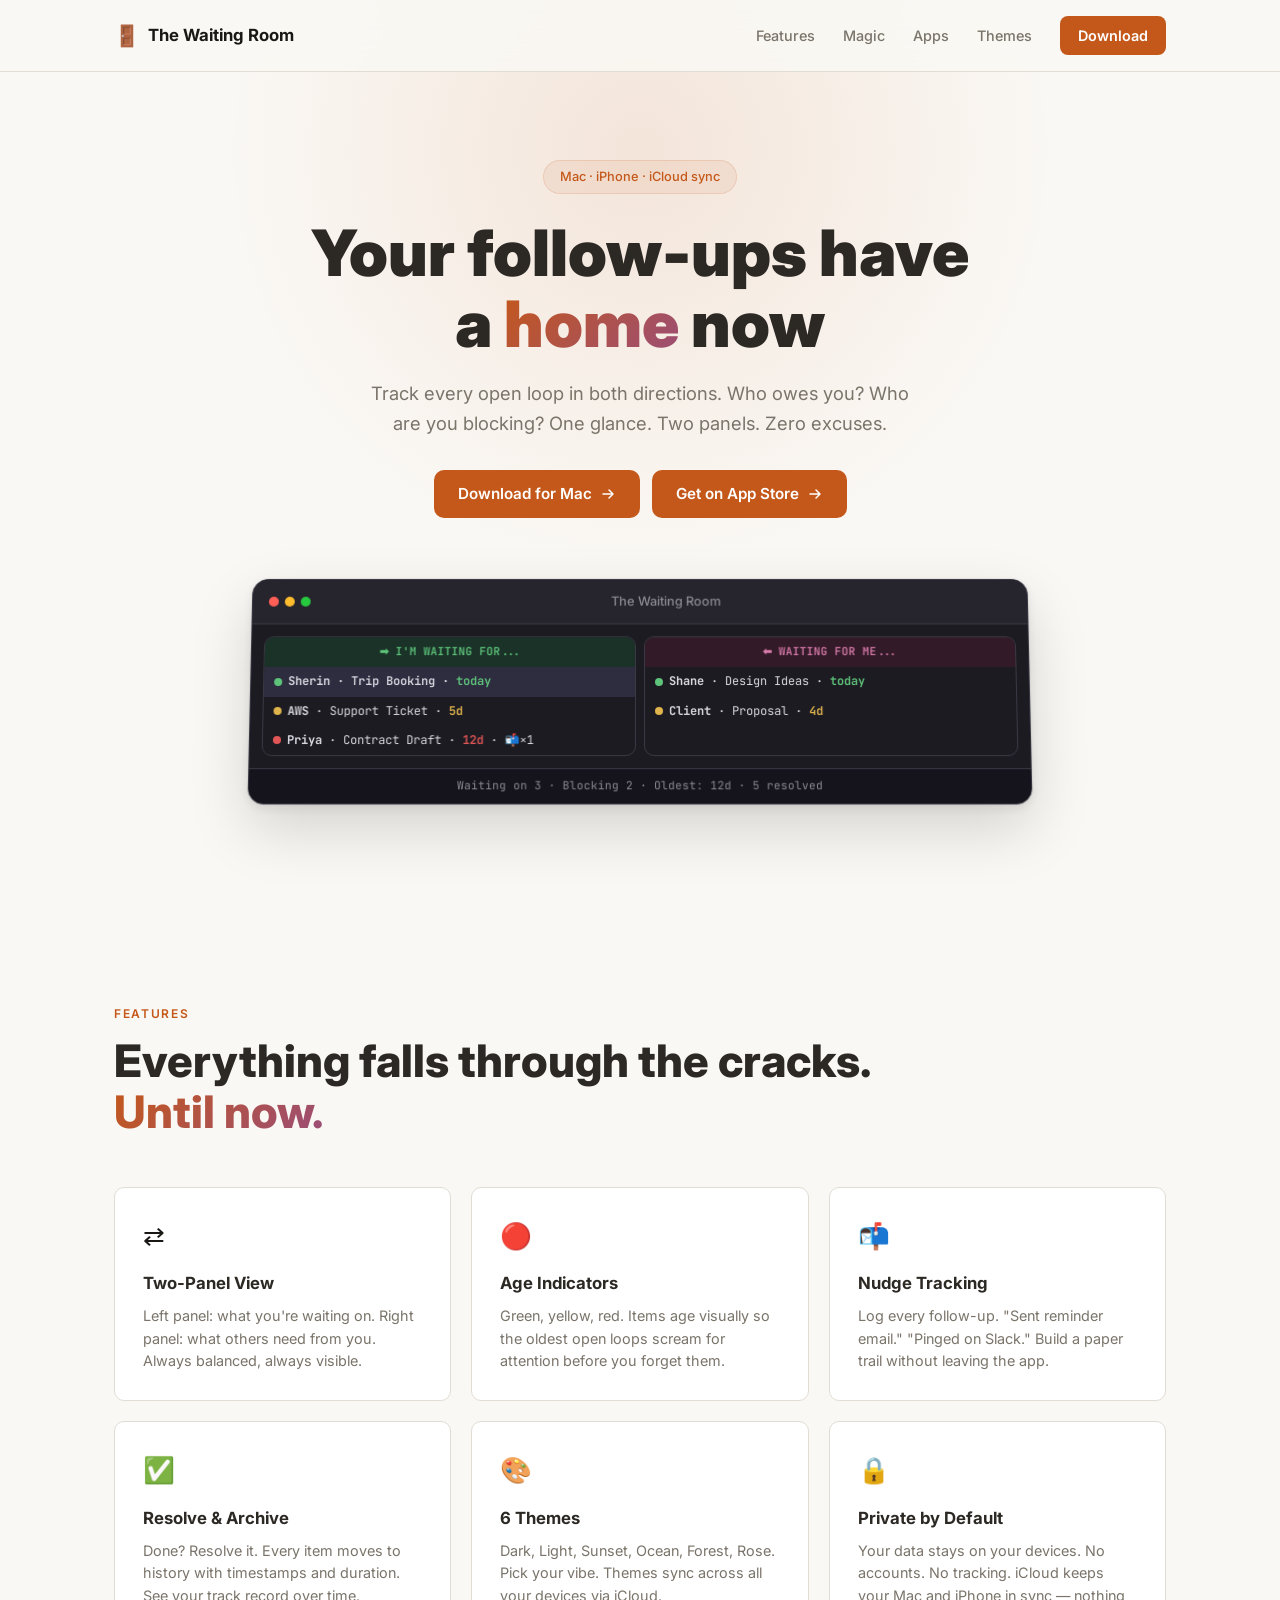
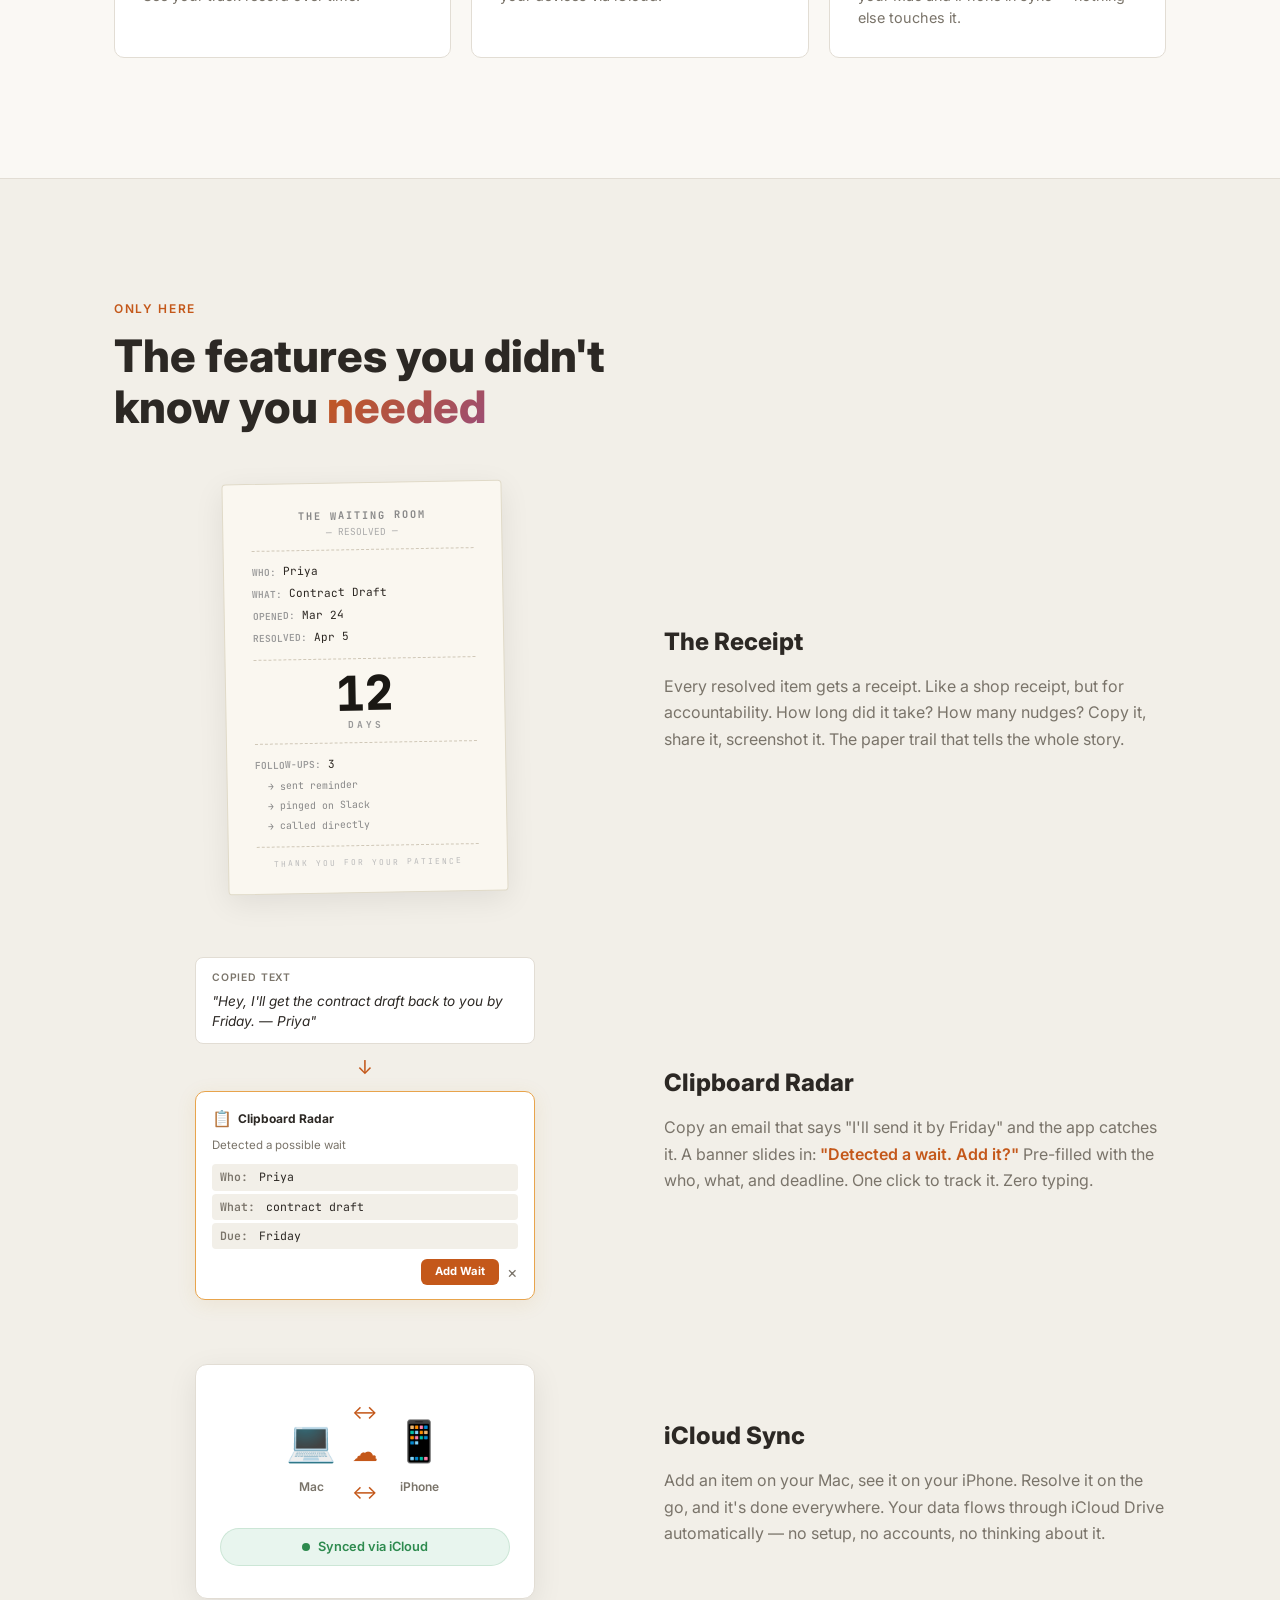
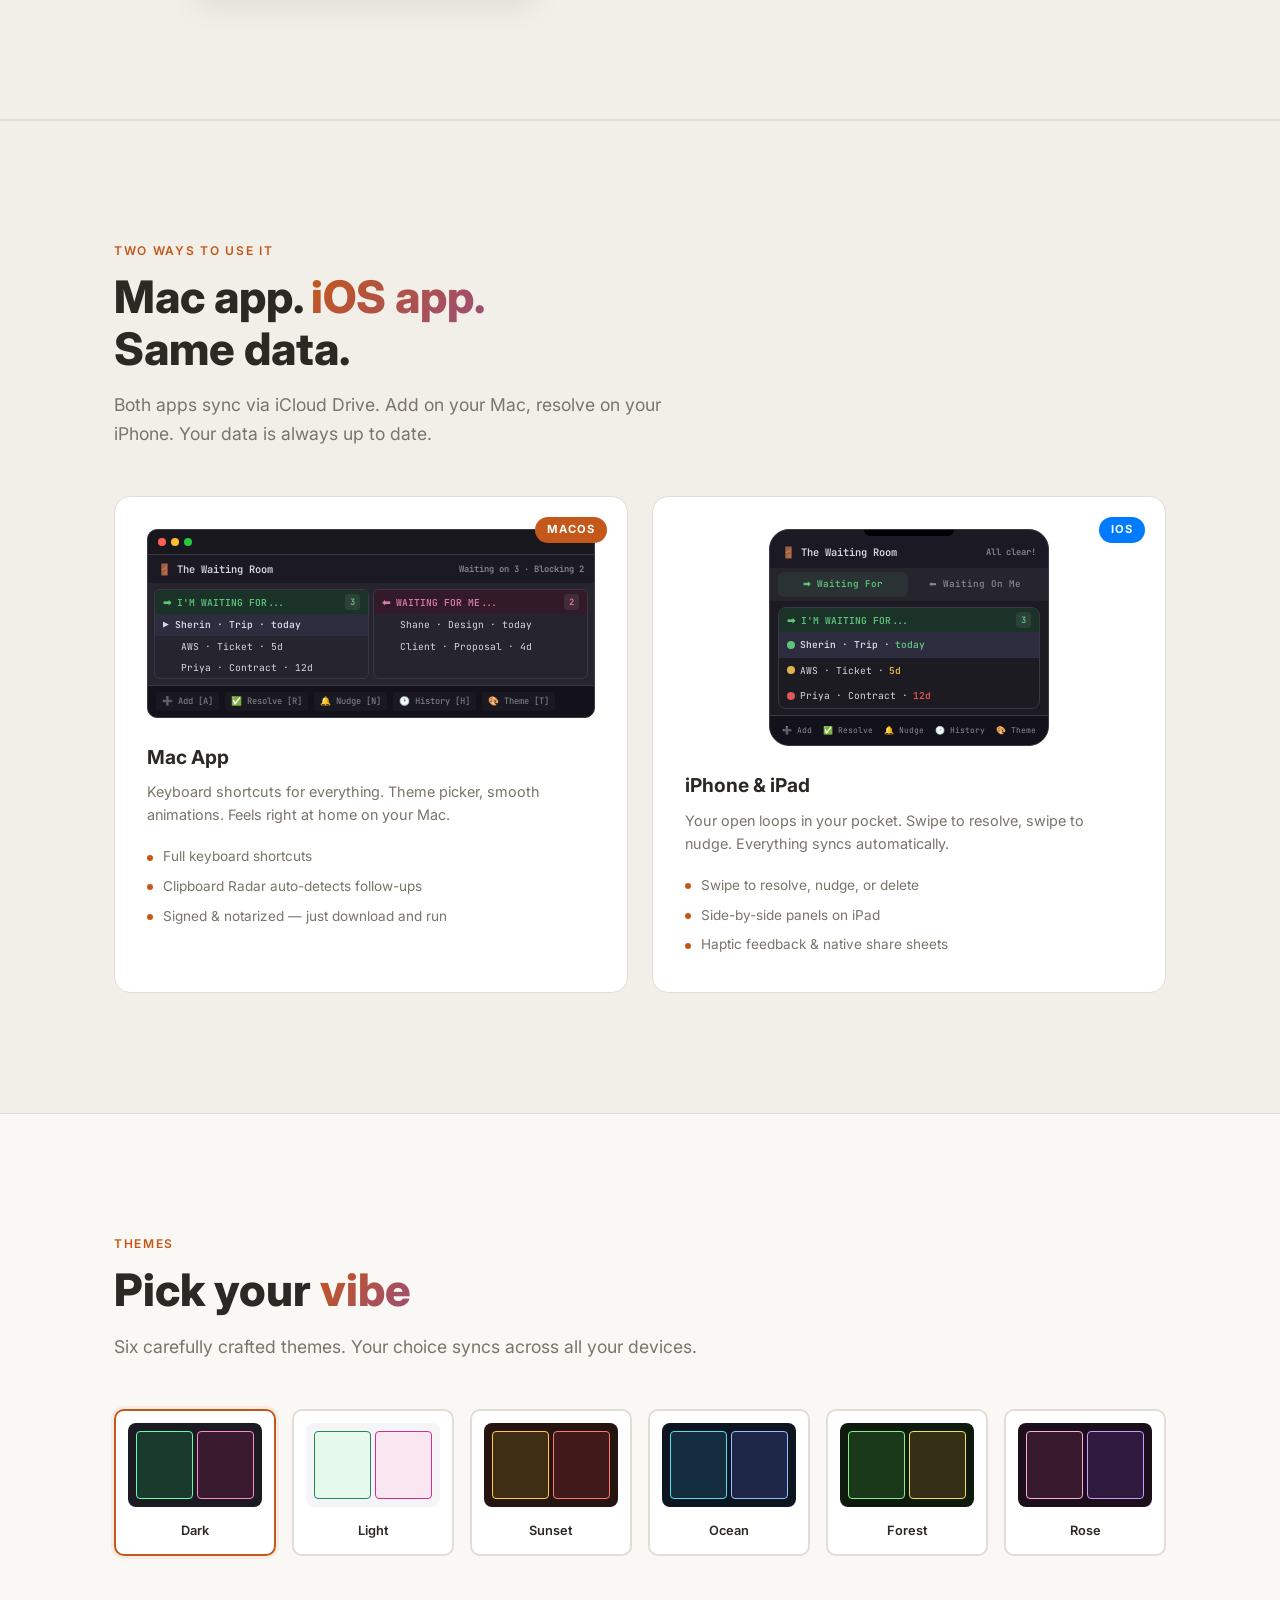
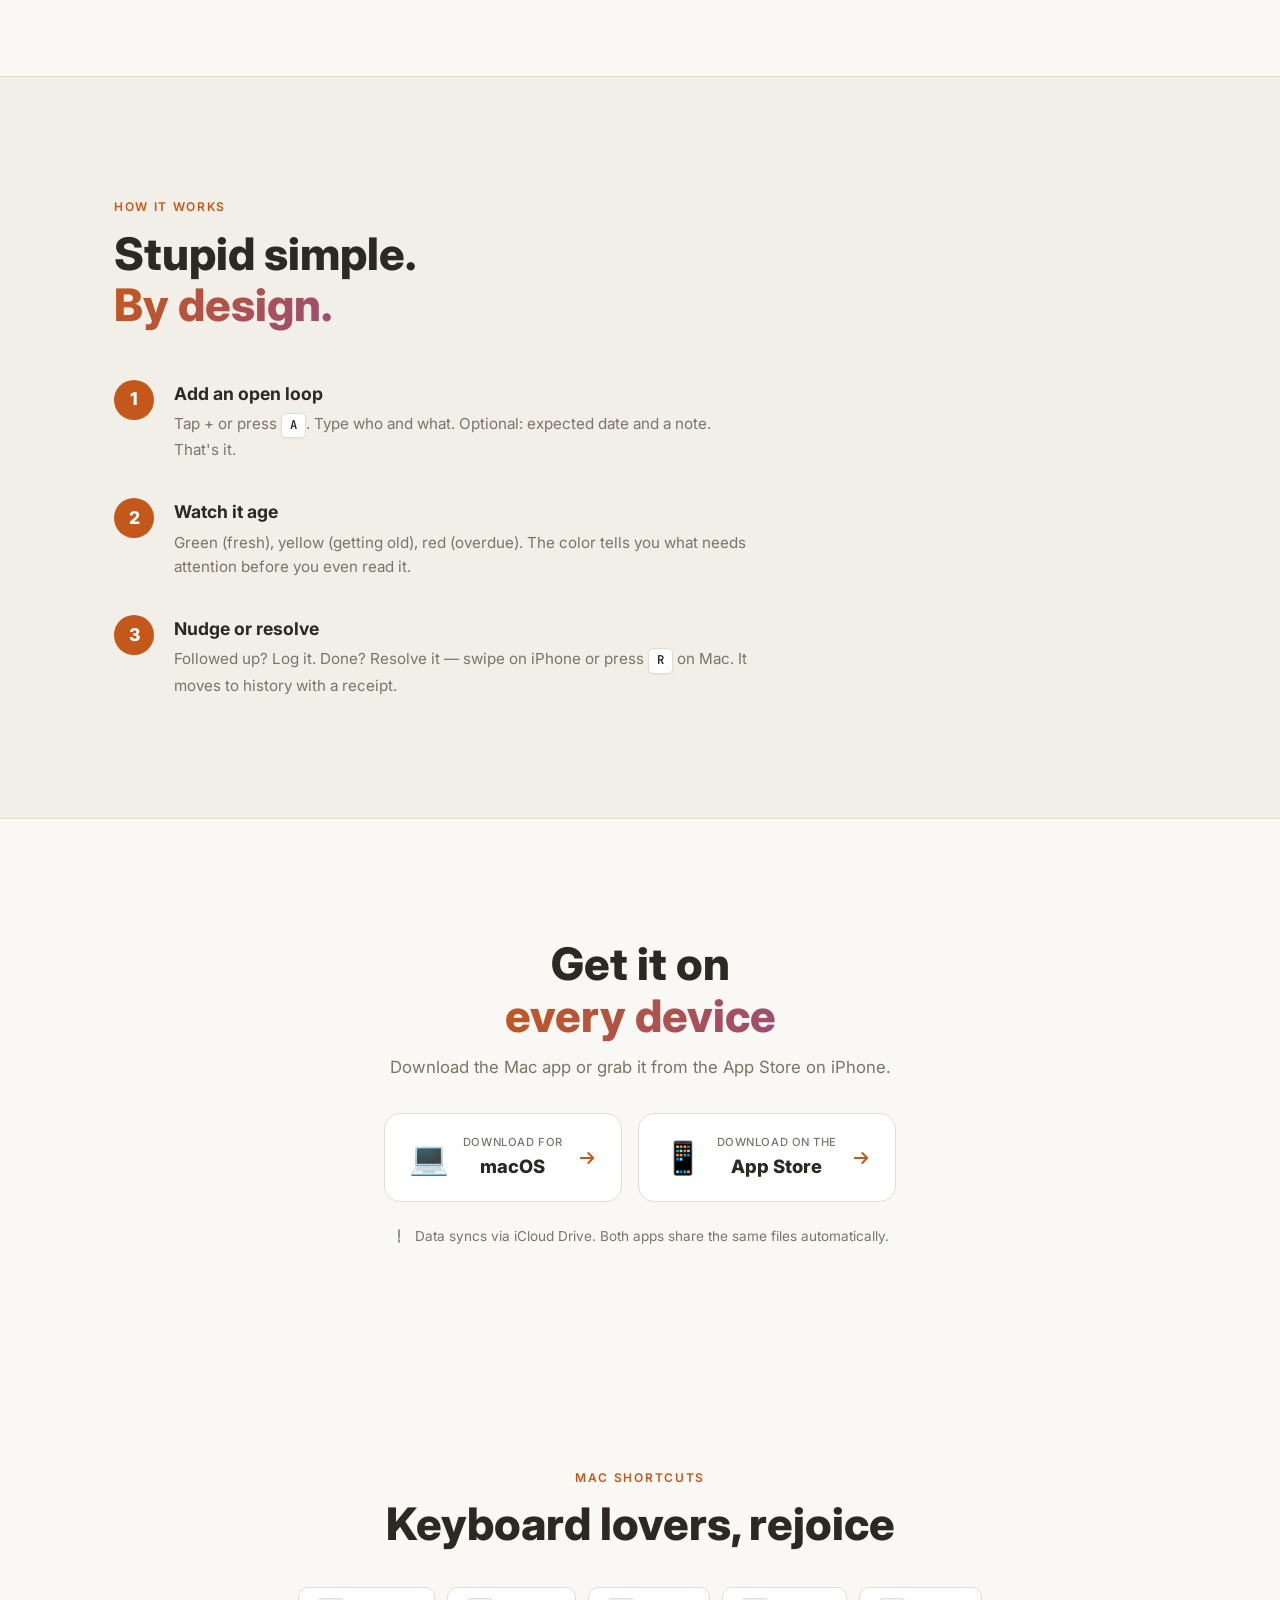
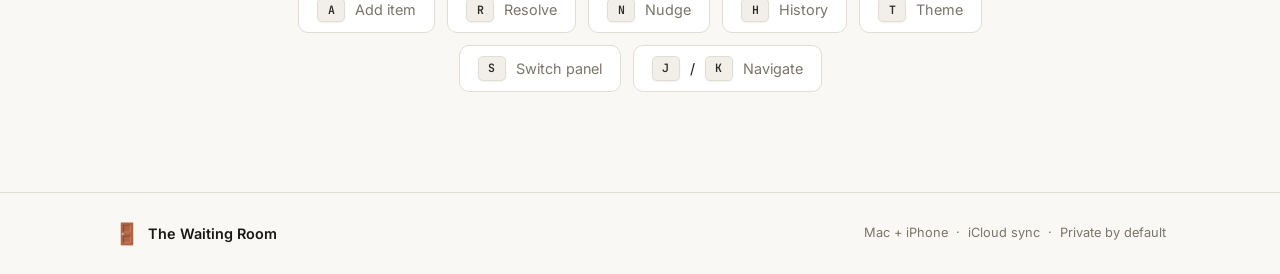
==== docs/index.html @ 44171a14 "Clean up website copy for marketing audience Remove technical jargon (SwiftUI, JSON, local-first, op" ====
<!DOCTYPE html>
<html lang="en">
<head>
  <meta charset="UTF-8">
  <meta name="viewport" content="width=device-width, initial-scale=1.0">
  <title>The Waiting Room — Track every open loop</title>
  <meta name="description" content="A beautiful dual-panel tracker for everything you're waiting on and everything waiting on you. Native macOS + iOS apps with iCloud sync.">
  <link rel="preconnect" href="https://fonts.googleapis.com">
  <link rel="preconnect" href="https://fonts.gstatic.com" crossorigin>
  <link href="https://fonts.googleapis.com/css2?family=Inter:wght@400;500;600;700;800;900&family=JetBrains+Mono:wght@400;500;600&display=swap" rel="stylesheet">
  <link rel="stylesheet" href="style.css">
</head>
<body>

  <!-- Nav -->
  <nav class="nav">
    <div class="nav-inner">
      <a href="#" class="nav-logo">
        <span class="nav-icon">&#128682;</span>
        <span>The Waiting Room</span>
      </a>
      <div class="nav-links">
        <a href="#features">Features</a>
        <a href="#killer">Magic</a>
        <a href="#apps">Apps</a>
        <a href="#themes">Themes</a>
        <a href="#get-started" class="nav-cta">Download</a>
      </div>
    </div>
  </nav>

  <!-- Hero -->
  <section class="hero">
    <div class="hero-glow"></div>
    <div class="hero-content">
      <div class="hero-badge">Mac &middot; iPhone &middot; iCloud sync</div>
      <h1>Your follow-ups have<br>a <span class="gradient-text">home</span> now</h1>
      <p class="hero-sub">
        Track every open loop in both directions. Who owes you? Who are you blocking?
        One glance. Two panels. Zero excuses.
      </p>
      <div class="hero-actions">
        <a href="https://github.com/rijo-george/waiting-room/releases/latest" class="btn btn-primary">
          <span>Download for Mac</span>
          <svg width="16" height="16" viewBox="0 0 16 16" fill="none"><path d="M3 8h10m0 0L9 4m4 4L9 12" stroke="currentColor" stroke-width="1.5" stroke-linecap="round" stroke-linejoin="round"/></svg>
        </a>
        <a href="https://apps.apple.com/app/the-waiting-room/id0000000000" class="btn btn-primary">
          <span>Get on App Store</span>
          <svg width="16" height="16" viewBox="0 0 16 16" fill="none"><path d="M3 8h10m0 0L9 4m4 4L9 12" stroke="currentColor" stroke-width="1.5" stroke-linecap="round" stroke-linejoin="round"/></svg>
        </a>
      </div>

      <!-- Hero visual — interactive mockup -->
      <div class="hero-visual">
        <div class="mockup">
          <div class="mockup-bar">
            <div class="mockup-dots">
              <span class="dot dot-red"></span>
              <span class="dot dot-yellow"></span>
              <span class="dot dot-green"></span>
            </div>
            <span class="mockup-title">The Waiting Room</span>
          </div>
          <div class="mockup-body">
            <div class="mock-panel mock-left">
              <div class="mock-panel-header mock-left-header">&#10145; I'M WAITING FOR...</div>
              <div class="mock-item mock-selected">
                <span class="mock-dot mock-green"></span>
                <span><strong>Sherin</strong> &middot; Trip Booking &middot; <span class="mock-age mock-age-green">today</span></span>
              </div>
              <div class="mock-item">
                <span class="mock-dot mock-yellow"></span>
                <span><strong>AWS</strong> &middot; Support Ticket &middot; <span class="mock-age mock-age-yellow">5d</span></span>
              </div>
              <div class="mock-item">
                <span class="mock-dot mock-red"></span>
                <span><strong>Priya</strong> &middot; Contract Draft &middot; <span class="mock-age mock-age-red">12d</span> &middot; &#128236;&times;1</span>
              </div>
            </div>
            <div class="mock-panel mock-right">
              <div class="mock-panel-header mock-right-header">&#11013; WAITING FOR ME...</div>
              <div class="mock-item">
                <span class="mock-dot mock-green"></span>
                <span><strong>Shane</strong> &middot; Design Ideas &middot; <span class="mock-age mock-age-green">today</span></span>
              </div>
              <div class="mock-item">
                <span class="mock-dot mock-yellow"></span>
                <span><strong>Client</strong> &middot; Proposal &middot; <span class="mock-age mock-age-yellow">4d</span></span>
              </div>
            </div>
          </div>
          <div class="mockup-status">
            Waiting on 3 &middot; Blocking 2 &middot; Oldest: 12d &middot; 5 resolved
          </div>
        </div>
      </div>
    </div>
  </section>

  <!-- Features -->
  <section class="features" id="features">
    <div class="section-inner">
      <div class="section-label">Features</div>
      <h2>Everything falls through the cracks.<br><span class="gradient-text">Until now.</span></h2>
      <div class="features-grid">
        <div class="feature-card">
          <div class="feature-icon">&#8644;</div>
          <h3>Two-Panel View</h3>
          <p>Left panel: what you're waiting on. Right panel: what others need from you. Always balanced, always visible.</p>
        </div>
        <div class="feature-card">
          <div class="feature-icon">&#128308;</div>
          <h3>Age Indicators</h3>
          <p>Green, yellow, red. Items age visually so the oldest open loops scream for attention before you forget them.</p>
        </div>
        <div class="feature-card">
          <div class="feature-icon">&#128236;</div>
          <h3>Nudge Tracking</h3>
          <p>Log every follow-up. "Sent reminder email." "Pinged on Slack." Build a paper trail without leaving the app.</p>
        </div>
        <div class="feature-card">
          <div class="feature-icon">&#9989;</div>
          <h3>Resolve & Archive</h3>
          <p>Done? Resolve it. Every item moves to history with timestamps and duration. See your track record over time.</p>
        </div>
        <div class="feature-card">
          <div class="feature-icon">&#127912;</div>
          <h3>6 Themes</h3>
          <p>Dark, Light, Sunset, Ocean, Forest, Rose. Pick your vibe. Themes sync across all your devices via iCloud.</p>
        </div>
        <div class="feature-card">
          <div class="feature-icon">&#128274;</div>
          <h3>Private by Default</h3>
          <p>Your data stays on your devices. No accounts. No tracking. iCloud keeps your Mac and iPhone in sync — nothing else touches it.</p>
        </div>
      </div>
    </div>
  </section>

  <!-- Killer Features -->
  <section class="killer" id="killer">
    <div class="section-inner">
      <div class="section-label">Only here</div>
      <h2>The features you didn't<br>know you <span class="gradient-text">needed</span></h2>

      <div class="killer-grid">
        <!-- The Receipt -->
        <div class="killer-card">
          <div class="killer-visual">
            <div class="receipt-mock">
              <div class="receipt-line receipt-header">THE WAITING ROOM</div>
              <div class="receipt-line receipt-sub">&mdash; RESOLVED &mdash;</div>
              <div class="receipt-divider"></div>
              <div class="receipt-row"><span class="receipt-label">WHO:</span> Priya</div>
              <div class="receipt-row"><span class="receipt-label">WHAT:</span> Contract Draft</div>
              <div class="receipt-row"><span class="receipt-label">OPENED:</span> Mar 24</div>
              <div class="receipt-row"><span class="receipt-label">RESOLVED:</span> Apr 5</div>
              <div class="receipt-divider"></div>
              <div class="receipt-big">12</div>
              <div class="receipt-big-label">DAYS</div>
              <div class="receipt-divider"></div>
              <div class="receipt-row"><span class="receipt-label">FOLLOW-UPS:</span> 3</div>
              <div class="receipt-row receipt-nudge">&rarr; sent reminder</div>
              <div class="receipt-row receipt-nudge">&rarr; pinged on Slack</div>
              <div class="receipt-row receipt-nudge">&rarr; called directly</div>
              <div class="receipt-divider"></div>
              <div class="receipt-footer">THANK YOU FOR YOUR PATIENCE</div>
            </div>
          </div>
          <div class="killer-text">
            <h3>The Receipt</h3>
            <p>Every resolved item gets a receipt. Like a shop receipt, but for accountability. How long did it take? How many nudges? Copy it, share it, screenshot it. The paper trail that tells the whole story.</p>
          </div>
        </div>

        <!-- Clipboard Radar -->
        <div class="killer-card killer-card-reverse">
          <div class="killer-text">
            <h3>Clipboard Radar</h3>
            <p>Copy an email that says "I'll send it by Friday" and the app catches it. A banner slides in: <em>"Detected a wait. Add it?"</em> Pre-filled with the who, what, and deadline. One click to track it. Zero typing.</p>
          </div>
          <div class="killer-visual">
            <div class="radar-mock">
              <div class="radar-source">
                <div class="radar-source-label">Copied text</div>
                <div class="radar-source-text">"Hey, I'll get the contract draft back to you by Friday. &mdash; Priya"</div>
              </div>
              <div class="radar-arrow">&darr;</div>
              <div class="radar-banner">
                <div class="radar-banner-header">
                  <span class="radar-icon">&#128203;</span>
                  <span class="radar-title">Clipboard Radar</span>
                </div>
                <div class="radar-detected">Detected a possible wait</div>
                <div class="radar-fields">
                  <div class="radar-field"><span>Who:</span> Priya</div>
                  <div class="radar-field"><span>What:</span> contract draft</div>
                  <div class="radar-field"><span>Due:</span> Friday</div>
                </div>
                <div class="radar-actions">
                  <span class="radar-btn-add">Add Wait</span>
                  <span class="radar-btn-dismiss">&times;</span>
                </div>
              </div>
            </div>
          </div>
        </div>

        <!-- iCloud Sync -->
        <div class="killer-card">
          <div class="killer-visual">
            <div class="sync-mock">
              <div class="sync-devices">
                <div class="sync-device sync-mac">
                  <div class="sync-device-icon">&#128187;</div>
                  <div class="sync-device-label">Mac</div>
                </div>
                <div class="sync-arrows">
                  <span class="sync-arrow">&harr;</span>
                  <div class="sync-cloud">&#9729;</div>
                  <span class="sync-arrow">&harr;</span>
                </div>
                <div class="sync-device sync-phone">
                  <div class="sync-device-icon">&#128241;</div>
                  <div class="sync-device-label">iPhone</div>
                </div>
              </div>
              <div class="sync-status">
                <span class="sync-dot-live"></span>
                Synced via iCloud
              </div>
            </div>
          </div>
          <div class="killer-text">
            <h3>iCloud Sync</h3>
            <p>Add an item on your Mac, see it on your iPhone. Resolve it on the go, and it's done everywhere. Your data flows through iCloud Drive automatically — no setup, no accounts, no thinking about it.</p>
          </div>
        </div>
      </div>
    </div>
  </section>

  <!-- Apps -->
  <section class="apps" id="apps">
    <div class="section-inner">
      <div class="section-label">Two Ways to Use It</div>
      <h2>Mac app. <span class="gradient-text">iOS app.</span><br>Same data.</h2>
      <p class="section-sub">Both apps sync via iCloud Drive. Add on your Mac, resolve on your iPhone. Your data is always up to date.</p>

      <div class="apps-grid">
        <div class="app-card">
          <div class="app-badge">macOS</div>
          <div class="app-preview">
            <div class="app-mockup-mac">
              <div class="mac-titlebar">
                <span class="dot dot-red"></span>
                <span class="dot dot-yellow"></span>
                <span class="dot dot-green"></span>
              </div>
              <div class="mac-body">
                <div class="mac-row mac-header-row">
                  <span>&#128682; The Waiting Room</span>
                  <span class="mac-status">Waiting on 3 &middot; Blocking 2</span>
                </div>
                <div class="mac-panels">
                  <div class="mac-panel mac-panel-left">
                    <div class="mac-panel-title mac-left-title">&#10145; I'M WAITING FOR... <span class="mac-count">3</span></div>
                    <div class="mac-row-item mac-row-selected">&#9654; <span class="mock-dot mock-green"></span> Sherin &middot; Trip &middot; today</div>
                    <div class="mac-row-item">&nbsp;&nbsp;<span class="mock-dot mock-yellow"></span> AWS &middot; Ticket &middot; 5d</div>
                    <div class="mac-row-item">&nbsp;&nbsp;<span class="mock-dot mock-red"></span> Priya &middot; Contract &middot; 12d</div>
                  </div>
                  <div class="mac-panel mac-panel-right">
                    <div class="mac-panel-title mac-right-title">&#11013; WAITING FOR ME... <span class="mac-count">2</span></div>
                    <div class="mac-row-item">&nbsp;&nbsp;<span class="mock-dot mock-green"></span> Shane &middot; Design &middot; today</div>
                    <div class="mac-row-item">&nbsp;&nbsp;<span class="mock-dot mock-yellow"></span> Client &middot; Proposal &middot; 4d</div>
                  </div>
                </div>
                <div class="mac-toolbar">
                  <span class="mac-tool-btn">&#10133; Add [A]</span>
                  <span class="mac-tool-btn">&#9989; Resolve [R]</span>
                  <span class="mac-tool-btn">&#128276; Nudge [N]</span>
                  <span class="mac-tool-btn">&#128337; History [H]</span>
                  <span class="mac-tool-btn">&#127912; Theme [T]</span>
                </div>
              </div>
            </div>
          </div>
          <h3>Mac App</h3>
          <p>Keyboard shortcuts for everything. Theme picker, smooth animations. Feels right at home on your Mac.</p>
          <ul class="app-features">
            <li>Full keyboard shortcuts</li>
            <li>Clipboard Radar auto-detects follow-ups</li>
            <li>Signed &amp; notarized — just download and run</li>
          </ul>
        </div>

        <div class="app-card">
          <div class="app-badge app-badge-ios">iOS</div>
          <div class="app-preview">
            <div class="ios-mockup">
              <div class="ios-notch"></div>
              <div class="ios-body">
                <div class="ios-header">
                  <span>&#128682; The Waiting Room</span>
                  <span class="ios-status-text">All clear!</span>
                </div>
                <div class="ios-tabs">
                  <span class="ios-tab ios-tab-active">&#10145; Waiting For</span>
                  <span class="ios-tab">&#11013; Waiting On Me</span>
                </div>
                <div class="ios-panel">
                  <div class="ios-panel-title ios-left-title">&#10145; I'M WAITING FOR... <span class="mac-count">3</span></div>
                  <div class="ios-row ios-row-selected">
                    <span class="mock-dot mock-green"></span> Sherin &middot; Trip &middot; <span class="mock-age mock-age-green">today</span>
                  </div>
                  <div class="ios-row">
                    <span class="mock-dot mock-yellow"></span> AWS &middot; Ticket &middot; <span class="mock-age mock-age-yellow">5d</span>
                  </div>
                  <div class="ios-row">
                    <span class="mock-dot mock-red"></span> Priya &middot; Contract &middot; <span class="mock-age mock-age-red">12d</span>
                  </div>
                </div>
                <div class="ios-toolbar">
                  <span class="ios-tool-btn">&#10133; Add</span>
                  <span class="ios-tool-btn">&#9989; Resolve</span>
                  <span class="ios-tool-btn">&#128276; Nudge</span>
                  <span class="ios-tool-btn">&#128337; History</span>
                  <span class="ios-tool-btn">&#127912; Theme</span>
                </div>
              </div>
            </div>
          </div>
          <h3>iPhone &amp; iPad</h3>
          <p>Your open loops in your pocket. Swipe to resolve, swipe to nudge. Everything syncs automatically.</p>
          <ul class="app-features">
            <li>Swipe to resolve, nudge, or delete</li>
            <li>Side-by-side panels on iPad</li>
            <li>Haptic feedback &amp; native share sheets</li>
          </ul>
        </div>
      </div>
    </div>
  </section>

  <!-- Themes -->
  <section class="themes" id="themes">
    <div class="section-inner">
      <div class="section-label">Themes</div>
      <h2>Pick your <span class="gradient-text">vibe</span></h2>
      <p class="section-sub">Six carefully crafted themes. Your choice syncs across all your devices.</p>

      <div class="themes-grid">
        <div class="theme-card theme-dark active" data-theme="dark">
          <div class="theme-preview">
            <div class="tp-left" style="background:#1a3a2e;border-color:#66ffaa"></div>
            <div class="tp-right" style="background:#3a1a2e;border-color:#ff88cc"></div>
          </div>
          <span class="theme-name">Dark</span>
        </div>
        <div class="theme-card theme-light" data-theme="light">
          <div class="theme-preview" style="background:#f5f5f8">
            <div class="tp-left" style="background:#e6f9ed;border-color:#228855"></div>
            <div class="tp-right" style="background:#f9e6f0;border-color:#cc3388"></div>
          </div>
          <span class="theme-name">Light</span>
        </div>
        <div class="theme-card theme-sunset" data-theme="sunset">
          <div class="theme-preview" style="background:#261410">
            <div class="tp-left" style="background:#402e14;border-color:#ffcc44"></div>
            <div class="tp-right" style="background:#401a1a;border-color:#ff7777"></div>
          </div>
          <span class="theme-name">Sunset</span>
        </div>
        <div class="theme-card theme-ocean" data-theme="ocean">
          <div class="theme-preview" style="background:#0d1520">
            <div class="tp-left" style="background:#142e40;border-color:#55ddee"></div>
            <div class="tp-right" style="background:#1e2647;border-color:#99bbff"></div>
          </div>
          <span class="theme-name">Ocean</span>
        </div>
        <div class="theme-card theme-forest" data-theme="forest">
          <div class="theme-preview" style="background:#0f1a0f">
            <div class="tp-left" style="background:#1a381a;border-color:#88ee88"></div>
            <div class="tp-right" style="background:#332e14;border-color:#eedd66"></div>
          </div>
          <span class="theme-name">Forest</span>
        </div>
        <div class="theme-card theme-rose" data-theme="rose">
          <div class="theme-preview" style="background:#1a0f1a">
            <div class="tp-left" style="background:#381a2e;border-color:#ffaadd"></div>
            <div class="tp-right" style="background:#2e1a3e;border-color:#cc99ff"></div>
          </div>
          <span class="theme-name">Rose</span>
        </div>
      </div>
    </div>
  </section>

  <!-- How it works -->
  <section class="how" id="how">
    <div class="section-inner">
      <div class="section-label">How It Works</div>
      <h2>Stupid simple.<br><span class="gradient-text">By design.</span></h2>
      <div class="steps">
        <div class="step">
          <div class="step-num">1</div>
          <div class="step-content">
            <h3>Add an open loop</h3>
            <p>Tap + or press <kbd>A</kbd>. Type who and what. Optional: expected date and a note. That's it.</p>
          </div>
        </div>
        <div class="step">
          <div class="step-num">2</div>
          <div class="step-content">
            <h3>Watch it age</h3>
            <p>Green (fresh), yellow (getting old), red (overdue). The color tells you what needs attention before you even read it.</p>
          </div>
        </div>
        <div class="step">
          <div class="step-num">3</div>
          <div class="step-content">
            <h3>Nudge or resolve</h3>
            <p>Followed up? Log it. Done? Resolve it — swipe on iPhone or press <kbd>R</kbd> on Mac. It moves to history with a receipt.</p>
          </div>
        </div>
      </div>
    </div>
  </section>

  <!-- Get Started -->
  <section class="cta-section" id="get-started">
    <div class="section-inner">
      <div class="cta-card">
        <h2>Get it on<br><span class="gradient-text">every device</span></h2>
        <p>Download the Mac app or grab it from the App Store on iPhone.</p>

        <div class="download-buttons">
          <a href="https://github.com/rijo-george/waiting-room/releases/latest" class="download-card">
            <div class="download-icon">&#128187;</div>
            <div class="download-info">
              <div class="download-label">Download for</div>
              <div class="download-platform">macOS</div>
            </div>
            <svg class="download-arrow" width="20" height="20" viewBox="0 0 16 16" fill="none"><path d="M3 8h10m0 0L9 4m4 4L9 12" stroke="currentColor" stroke-width="1.5" stroke-linecap="round" stroke-linejoin="round"/></svg>
          </a>
          <a href="https://apps.apple.com/app/the-waiting-room/id0000000000" class="download-card">
            <div class="download-icon">&#128241;</div>
            <div class="download-info">
              <div class="download-label">Download on the</div>
              <div class="download-platform">App Store</div>
            </div>
            <svg class="download-arrow" width="20" height="20" viewBox="0 0 16 16" fill="none"><path d="M3 8h10m0 0L9 4m4 4L9 12" stroke="currentColor" stroke-width="1.5" stroke-linecap="round" stroke-linejoin="round"/></svg>
          </a>
        </div>

        <div class="data-note">
          <svg width="16" height="16" viewBox="0 0 16 16" fill="none"><path d="M8 1v8m0 2v2" stroke="currentColor" stroke-width="1.5" stroke-linecap="round"/></svg>
          <span>Data syncs via iCloud Drive. Both apps share the same files automatically.</span>
        </div>
      </div>
    </div>
  </section>

  <!-- Keyboard shortcuts -->
  <section class="shortcuts">
    <div class="section-inner">
      <div class="section-label">Mac Shortcuts</div>
      <h2>Keyboard lovers, rejoice</h2>
      <div class="shortcuts-grid">
        <div class="shortcut"><kbd>A</kbd><span>Add item</span></div>
        <div class="shortcut"><kbd>R</kbd><span>Resolve</span></div>
        <div class="shortcut"><kbd>N</kbd><span>Nudge</span></div>
        <div class="shortcut"><kbd>H</kbd><span>History</span></div>
        <div class="shortcut"><kbd>T</kbd><span>Theme</span></div>
        <div class="shortcut"><kbd>S</kbd><span>Switch panel</span></div>
        <div class="shortcut"><kbd>J</kbd> / <kbd>K</kbd><span>Navigate</span></div>
      </div>
    </div>
  </section>

  <!-- Footer -->
  <footer class="footer">
    <div class="footer-inner">
      <div class="footer-left">
        <span class="nav-icon">&#128682;</span>
        <span>The Waiting Room</span>
      </div>
      <div class="footer-right">
        <span>Mac + iPhone</span>
        <span>&middot;</span>
        <span>iCloud sync</span>
        <span>&middot;</span>
        <span>Private by default</span>
      </div>
    </div>
  </footer>

  <script src="script.js"></script>
</body>
</html>
---- docs/style.css ----
/* ── Reset & Base ───────────────────────────────────────────────── */

*, *::before, *::after {
  margin: 0; padding: 0; box-sizing: border-box;
}

:root {
  --bg: #faf8f4;
  --surface: #ffffff;
  --surface-2: #f2efe8;
  --border: #e2ddd4;
  --border-strong: #c9c2b6;
  --text: #1a1814;
  --text-2: #7a746a;
  --accent: #c4581a;
  --accent-soft: #e8733a;
  --accent-bg: rgba(196, 88, 26, 0.08);
  --accent-glow: rgba(196, 88, 26, 0.12);
  --green: #2d8a4e;
  --green-bg: #e8f5ee;
  --yellow: #b8860b;
  --yellow-bg: #fdf6e3;
  --red: #c43333;
  --red-bg: #fce8e8;
  --pink: #9b4d78;
  --ink: #2c2824;
  --radius: 10px;
  --radius-lg: 16px;

  /* mockup-specific (dark, not themed) */
  --mock-bg: #1c1b22;
  --mock-surface: #26252e;
  --mock-border: #3a3844;
  --mock-text: #d8d6de;
  --mock-text-2: #8a8892;
  --mock-green: #5ec47a;
  --mock-yellow: #e0b44c;
  --mock-red: #e05555;
  --mock-panel-left-bg: #1a3228;
  --mock-panel-left-fg: #5ec47a;
  --mock-panel-right-bg: #321a28;
  --mock-panel-right-fg: #d87aaa;
  --mock-selected: #2e2d40;
}

html {
  scroll-behavior: smooth;
  -webkit-font-smoothing: antialiased;
}

body {
  font-family: 'Inter', -apple-system, sans-serif;
  background: var(--bg);
  color: var(--text);
  line-height: 1.6;
  overflow-x: hidden;
}

a { color: var(--accent); text-decoration: none; }
a:hover { color: var(--accent-soft); }

code {
  font-family: 'JetBrains Mono', monospace;
  background: var(--surface-2);
  padding: 2px 6px;
  border-radius: 4px;
  font-size: 0.85em;
  color: var(--accent);
}

/* ── Nav ────────────────────────────────────────────────────────── */

.nav {
  position: fixed; top: 0; left: 0; right: 0; z-index: 100;
  backdrop-filter: blur(20px);
  background: rgba(250, 248, 244, 0.85);
  border-bottom: 1px solid var(--border);
}

.nav-inner {
  max-width: 1100px; margin: 0 auto;
  display: flex; align-items: center; justify-content: space-between;
  padding: 16px 24px;
}

.nav-logo {
  display: flex; align-items: center; gap: 8px;
  font-weight: 700; font-size: 1.05rem; color: var(--text);
}

.nav-icon { font-size: 1.3rem; }

.nav-links {
  display: flex; align-items: center; gap: 28px;
}

.nav-links a {
  color: var(--text-2); font-size: 0.9rem; font-weight: 500;
  transition: color 0.2s;
}
.nav-links a:hover { color: var(--text); }

.nav-cta {
  background: var(--accent) !important; color: #fff !important;
  padding: 8px 18px; border-radius: 8px;
  font-weight: 600 !important;
  transition: all 0.2s !important;
}
.nav-cta:hover { background: var(--accent-soft) !important; }

/* ── Section Layout ─────────────────────────────────────────────── */

.section-inner {
  max-width: 1100px; margin: 0 auto; padding: 0 24px;
}

.section-label {
  font-size: 0.75rem; font-weight: 600; text-transform: uppercase;
  letter-spacing: 0.14em; color: var(--accent); margin-bottom: 12px;
}

.section-inner h2 {
  font-size: clamp(2rem, 4vw, 2.8rem);
  font-weight: 800; line-height: 1.15; margin-bottom: 16px;
  color: var(--ink);
}

.section-sub {
  color: var(--text-2); font-size: 1.1rem; max-width: 600px; margin-bottom: 48px;
}

.gradient-text {
  background: linear-gradient(135deg, var(--accent), var(--pink));
  -webkit-background-clip: text; -webkit-text-fill-color: transparent;
  background-clip: text;
}

/* ── Hero ───────────────────────────────────────────────────────── */

.hero {
  position: relative;
  padding: 160px 24px 80px;
  text-align: center;
  overflow: hidden;
}

.hero-glow {
  position: absolute; top: -300px; left: 50%; transform: translateX(-50%);
  width: 900px; height: 900px;
  background: radial-gradient(circle, var(--accent-glow) 0%, transparent 65%);
  pointer-events: none;
}

.hero-content { position: relative; max-width: 900px; margin: 0 auto; }

.hero-badge {
  display: inline-block;
  font-size: 0.8rem; font-weight: 500; color: var(--accent);
  background: var(--accent-bg);
  border: 1px solid rgba(196, 88, 26, 0.15);
  padding: 6px 16px; border-radius: 100px;
  margin-bottom: 24px;
}

.hero h1 {
  font-size: clamp(2.5rem, 6vw, 4rem);
  font-weight: 900; line-height: 1.1; margin-bottom: 20px;
  color: var(--ink);
}

.hero-sub {
  color: var(--text-2); font-size: 1.15rem; max-width: 560px;
  margin: 0 auto 32px;
}

.hero-actions {
  display: flex; gap: 12px; justify-content: center; margin-bottom: 60px;
}

.btn {
  display: inline-flex; align-items: center; gap: 8px;
  padding: 12px 24px; border-radius: 10px;
  font-weight: 600; font-size: 0.95rem;
  transition: all 0.2s; cursor: pointer; border: none;
}

.btn-primary {
  background: var(--accent); color: #fff;
}
.btn-primary:hover { background: var(--accent-soft); transform: translateY(-1px); }

.btn-ghost {
  background: transparent; color: var(--text);
  border: 1px solid var(--border-strong);
}
.btn-ghost:hover { border-color: var(--text-2); background: var(--surface); }

/* ── Hero Mockup — stays dark like the actual app ──────────────── */

.hero-visual { perspective: 1200px; }

.mockup {
  max-width: 780px; margin: 0 auto;
  background: var(--mock-bg);
  border: 1px solid var(--mock-border);
  border-radius: var(--radius-lg);
  overflow: hidden;
  box-shadow:
    0 4px 12px rgba(0,0,0,0.08),
    0 24px 60px rgba(0,0,0,0.15),
    0 0 0 1px rgba(0,0,0,0.05);
  transform: rotateX(4deg);
  transition: transform 0.4s;
}
.mockup:hover { transform: rotateX(0); }

.mockup-bar {
  display: flex; align-items: center; gap: 10px;
  padding: 12px 16px;
  background: var(--mock-surface);
  border-bottom: 1px solid var(--mock-border);
}

.mockup-dots { display: flex; gap: 6px; }
.dot { width: 10px; height: 10px; border-radius: 50%; }
.dot-red { background: #ff5f56; }
.dot-yellow { background: #ffbd2e; }
.dot-green { background: #27c93f; }

.mockup-title {
  font-size: 0.8rem; color: var(--mock-text-2); font-weight: 500;
  margin-left: auto; margin-right: auto;
}

.mockup-body {
  display: grid; grid-template-columns: 1fr 1fr; gap: 8px;
  padding: 12px;
}

.mock-panel {
  border-radius: var(--radius);
  overflow: hidden;
  border: 1px solid var(--mock-border);
}

.mock-panel-header {
  font-family: 'JetBrains Mono', monospace;
  font-size: 0.7rem; font-weight: 600;
  padding: 6px 10px;
}

.mock-left-header { background: var(--mock-panel-left-bg); color: var(--mock-panel-left-fg); }
.mock-right-header { background: var(--mock-panel-right-bg); color: var(--mock-panel-right-fg); }

.mock-item {
  display: flex; align-items: center; gap: 6px;
  padding: 5px 10px;
  font-size: 0.75rem; color: var(--mock-text);
  font-family: 'JetBrains Mono', monospace;
}

.mock-selected {
  background: var(--mock-selected);
  font-weight: 600;
}

.mock-dot {
  width: 8px; height: 8px; border-radius: 50%; flex-shrink: 0;
}
.mock-green { background: var(--mock-green); }
.mock-yellow { background: var(--mock-yellow); }
.mock-red { background: var(--mock-red); }

.mock-age { font-weight: 600; }
.mock-age-green { color: var(--mock-green); }
.mock-age-yellow { color: var(--mock-yellow); }
.mock-age-red { color: var(--mock-red); }

.mockup-status {
  font-family: 'JetBrains Mono', monospace;
  font-size: 0.7rem; color: var(--mock-text-2);
  padding: 8px 16px;
  background: #15141c;
  border-top: 1px solid var(--mock-border);
}

/* ── Killer Features ────────────────────────────────────────────── */

.killer {
  padding: 120px 0;
  background: var(--surface-2);
  border-top: 1px solid var(--border);
  border-bottom: 1px solid var(--border);
}

.killer-grid {
  display: flex; flex-direction: column; gap: 64px;
  margin-top: 48px;
}

.killer-card {
  display: grid; grid-template-columns: 1fr 1fr; gap: 48px;
  align-items: center;
}
.killer-card-reverse { direction: rtl; }
.killer-card-reverse > * { direction: ltr; }

.killer-text h3 {
  font-size: 1.5rem; font-weight: 800; margin-bottom: 12px; color: var(--ink);
}
.killer-text p {
  font-size: 1rem; color: var(--text-2); line-height: 1.65;
}
.killer-text em {
  color: var(--accent); font-style: normal; font-weight: 600;
}

/* Receipt mockup */
.receipt-mock {
  background: #faf7f0;
  border: 1px solid #e0dac8;
  border-radius: 4px;
  padding: 24px 28px;
  font-family: 'JetBrains Mono', monospace;
  font-size: 0.72rem;
  color: #2a2520;
  text-align: center;
  max-width: 280px;
  margin: 0 auto;
  box-shadow: 0 8px 30px rgba(0,0,0,0.08);
  transform: rotate(-1deg);
}
.receipt-header { font-weight: 700; font-size: 0.65rem; letter-spacing: 2px; color: #888; }
.receipt-sub { font-size: 0.6rem; color: #aaa; margin-bottom: 8px; }
.receipt-divider {
  border-top: 1px dashed #d0c8b8; margin: 10px 0;
}
.receipt-row { text-align: left; padding: 2px 0; font-size: 0.7rem; }
.receipt-label { color: #999; font-weight: 600; font-size: 0.6rem; }
.receipt-nudge { color: #888; font-size: 0.62rem; padding-left: 12px; }
.receipt-big {
  font-size: 3rem; font-weight: 900; color: #1a1814; line-height: 1;
  margin-top: 8px;
}
.receipt-big-label { font-size: 0.6rem; letter-spacing: 3px; color: #999; margin-bottom: 8px; font-weight: 700; }
.receipt-footer { font-size: 0.5rem; letter-spacing: 2px; color: #bbb; margin-top: 4px; }

/* Radar mockup */
.radar-mock {
  max-width: 340px; margin: 0 auto;
}
.radar-source {
  background: var(--surface);
  border: 1px solid var(--border);
  border-radius: 8px;
  padding: 12px 16px;
}
.radar-source-label { font-size: 0.65rem; color: var(--text-2); font-weight: 600; margin-bottom: 4px; text-transform: uppercase; letter-spacing: 0.08em; }
.radar-source-text { font-size: 0.85rem; color: var(--ink); font-style: italic; line-height: 1.5; }
.radar-arrow { text-align: center; font-size: 1.2rem; color: var(--accent); padding: 8px 0; }
.radar-banner {
  background: var(--surface);
  border: 1px solid #e8a44c;
  border-radius: 10px;
  padding: 14px 16px;
  box-shadow: 0 4px 20px rgba(200, 140, 40, 0.1);
}
.radar-banner-header { display: flex; align-items: center; gap: 6px; margin-bottom: 4px; }
.radar-icon { font-size: 1rem; }
.radar-title { font-size: 0.75rem; font-weight: 700; color: var(--ink); }
.radar-detected { font-size: 0.72rem; color: var(--text-2); margin-bottom: 10px; }
.radar-fields { display: flex; flex-direction: column; gap: 3px; margin-bottom: 10px; }
.radar-field {
  font-family: 'JetBrains Mono', monospace;
  font-size: 0.72rem; color: var(--ink);
  background: var(--surface-2); padding: 4px 8px; border-radius: 4px;
}
.radar-field span { color: var(--text-2); font-weight: 600; margin-right: 4px; }
.radar-actions { display: flex; align-items: center; gap: 8px; justify-content: flex-end; }
.radar-btn-add {
  font-size: 0.7rem; font-weight: 700; color: #fff;
  background: var(--accent); padding: 4px 14px; border-radius: 6px;
}
.radar-btn-dismiss { font-size: 1rem; color: var(--text-2); cursor: pointer; }

/* Sync mockup */
.sync-mock {
  background: var(--surface);
  border: 1px solid var(--border);
  border-radius: 12px;
  padding: 32px 24px;
  text-align: center;
  max-width: 340px;
  margin: 0 auto;
  box-shadow: 0 8px 30px rgba(0,0,0,0.08);
}
.sync-devices {
  display: flex; align-items: center; justify-content: center; gap: 16px;
  margin-bottom: 20px;
}
.sync-device { text-align: center; }
.sync-device-icon { font-size: 2.5rem; margin-bottom: 4px; }
.sync-device-label { font-size: 0.75rem; font-weight: 600; color: var(--text-2); }
.sync-arrows {
  display: flex; flex-direction: column; align-items: center; gap: 4px;
}
.sync-arrow { font-size: 1.2rem; color: var(--accent); }
.sync-cloud { font-size: 1.6rem; color: var(--accent); }
.sync-status {
  display: flex; align-items: center; justify-content: center; gap: 8px;
  font-size: 0.8rem; font-weight: 600; color: var(--green);
  background: var(--green-bg); padding: 8px 16px; border-radius: 100px;
  border: 1px solid rgba(45, 138, 78, 0.15);
}
.sync-dot-live {
  width: 8px; height: 8px; border-radius: 50%; background: var(--green);
  animation: pulse 2s infinite;
}
@keyframes pulse {
  0%, 100% { opacity: 1; }
  50% { opacity: 0.4; }
}

@media (max-width: 900px) {
  .killer-card, .killer-card-reverse { grid-template-columns: 1fr; direction: ltr; }
}

/* ── Features ───────────────────────────────────────────────────── */

.features {
  padding: 120px 0;
}

.features-grid {
  display: grid; grid-template-columns: repeat(3, 1fr); gap: 20px;
  margin-top: 48px;
}

.feature-card {
  background: var(--surface);
  border: 1px solid var(--border);
  border-radius: var(--radius);
  padding: 28px;
  transition: border-color 0.3s, transform 0.3s, box-shadow 0.3s;
}
.feature-card:hover {
  border-color: var(--border-strong);
  transform: translateY(-2px);
  box-shadow: 0 8px 24px rgba(0,0,0,0.06);
}

.feature-icon {
  font-size: 1.6rem; margin-bottom: 14px;
}

.feature-card h3 {
  font-size: 1.05rem; font-weight: 700; margin-bottom: 8px;
  color: var(--ink);
}

.feature-card p {
  color: var(--text-2); font-size: 0.9rem; line-height: 1.55;
}

/* ── Apps ────────────────────────────────────────────────────────── */

.apps {
  padding: 120px 0;
  background: var(--surface-2);
  border-top: 1px solid var(--border);
  border-bottom: 1px solid var(--border);
}

.apps-grid {
  display: grid; grid-template-columns: 1fr 1fr; gap: 24px;
}

.app-card {
  background: var(--surface);
  border: 1px solid var(--border);
  border-radius: var(--radius-lg);
  padding: 32px;
  position: relative;
}

.app-badge {
  position: absolute; top: 20px; right: 20px;
  font-size: 0.7rem; font-weight: 700; text-transform: uppercase;
  letter-spacing: 0.1em;
  padding: 4px 12px; border-radius: 100px;
  background: var(--accent); color: #fff;
}
.app-badge-ios { background: #007AFF; color: #fff; }

.app-preview {
  margin-bottom: 24px;
}

.app-card h3 {
  font-size: 1.2rem; font-weight: 700; margin-bottom: 8px;
  color: var(--ink);
}

.app-card > p {
  color: var(--text-2); font-size: 0.9rem; margin-bottom: 16px;
}

.app-features {
  list-style: none;
}
.app-features li {
  font-size: 0.85rem; color: var(--text-2);
  padding: 4px 0;
}
.app-features li::before {
  content: ''; display: inline-block;
  width: 6px; height: 6px; border-radius: 50%;
  background: var(--accent); margin-right: 10px;
  vertical-align: middle;
}

/* Mac mockup — dark */
.app-mockup-mac {
  background: var(--mock-surface);
  border: 1px solid var(--mock-border);
  border-radius: var(--radius);
  overflow: hidden;
  font-family: 'JetBrains Mono', monospace;
  font-size: 0.65rem;
}

.mac-titlebar {
  display: flex; gap: 5px; padding: 8px 10px;
  background: #18171e; border-bottom: 1px solid var(--mock-border);
}
.mac-titlebar .dot { width: 8px; height: 8px; }

.mac-body { padding: 0; }
.mac-row { padding: 6px 10px; }

.mac-header-row {
  display: flex; justify-content: space-between; align-items: center;
  background: #1a1924; font-weight: 600; color: var(--mock-text);
}
.mac-status { color: var(--mock-text-2); font-size: 0.55rem; }

.mac-panels { display: grid; grid-template-columns: 1fr 1fr; gap: 4px; padding: 6px; }

.mac-panel {
  border: 1px solid var(--mock-border); border-radius: 6px; overflow: hidden;
}

.mac-panel-title {
  font-weight: 600; padding: 4px 8px; font-size: 0.6rem;
  display: flex; justify-content: space-between; align-items: center;
}
.mac-left-title { background: var(--mock-panel-left-bg); color: var(--mock-panel-left-fg); }
.mac-right-title { background: var(--mock-panel-right-bg); color: var(--mock-panel-right-fg); }
.mac-count {
  background: rgba(255,255,255,0.08); padding: 1px 5px;
  border-radius: 3px; font-size: 0.55rem;
}

.mac-row-item { padding: 3px 8px; color: var(--mock-text); font-size: 0.6rem; }
.mac-row-selected { background: var(--mock-selected); font-weight: 600; }

.mac-toolbar {
  display: flex; gap: 6px; padding: 6px 8px;
  background: #13121a; border-top: 1px solid var(--mock-border);
  flex-wrap: wrap;
}
.mac-tool-btn {
  font-size: 0.55rem; color: var(--mock-text-2);
  background: rgba(255,255,255,0.03); padding: 2px 6px;
  border-radius: 3px;
}

/* iOS mockup — dark */
.ios-mockup {
  background: var(--mock-bg);
  border: 1px solid var(--mock-border);
  border-radius: 20px;
  overflow: hidden;
  font-family: 'JetBrains Mono', monospace;
  font-size: 0.65rem;
  max-width: 280px;
  margin: 0 auto;
}

.ios-notch {
  width: 90px; height: 6px; background: #000;
  border-radius: 0 0 10px 10px;
  margin: 0 auto;
}

.ios-body { padding: 0; }

.ios-header {
  display: flex; justify-content: space-between; align-items: center;
  padding: 8px 12px; background: #1a1924;
  color: var(--mock-text); font-weight: 600; font-size: 0.65rem;
}
.ios-status-text { color: var(--mock-text-2); font-size: 0.55rem; }

.ios-tabs {
  display: flex; gap: 2px; padding: 4px 8px;
  background: var(--mock-surface);
}
.ios-tab {
  flex: 1; text-align: center; padding: 5px 6px;
  border-radius: 6px; font-size: 0.58rem; font-weight: 500;
  color: var(--mock-text-2);
}
.ios-tab-active {
  background: rgba(94, 196, 122, 0.08);
  color: var(--mock-panel-left-fg);
  font-weight: 600;
}

.ios-panel {
  margin: 6px 8px;
  border: 1px solid var(--mock-border);
  border-radius: 8px;
  overflow: hidden;
}

.ios-panel-title {
  font-weight: 600; padding: 4px 8px; font-size: 0.6rem;
  display: flex; justify-content: space-between; align-items: center;
}
.ios-left-title { background: var(--mock-panel-left-bg); color: var(--mock-panel-left-fg); }

.ios-row {
  display: flex; align-items: center; gap: 5px;
  padding: 5px 8px; color: var(--mock-text); font-size: 0.6rem;
}
.ios-row-selected { background: var(--mock-selected); font-weight: 600; }

.ios-toolbar {
  display: flex; justify-content: space-around; padding: 8px 6px;
  background: #13121a; border-top: 1px solid var(--mock-border);
}
.ios-tool-btn {
  font-size: 0.5rem; color: var(--mock-text-2); text-align: center;
}

/* ── Themes ──────────────────────────────────────────────────────── */

.themes {
  padding: 120px 0;
}

.themes-grid {
  display: grid; grid-template-columns: repeat(6, 1fr); gap: 16px;
  margin-top: 48px;
}

.theme-card {
  cursor: pointer;
  border: 2px solid var(--border);
  border-radius: var(--radius);
  padding: 12px;
  text-align: center;
  transition: all 0.3s;
  background: var(--surface);
}
.theme-card:hover { border-color: var(--border-strong); transform: translateY(-2px); box-shadow: 0 6px 20px rgba(0,0,0,0.06); }
.theme-card.active { border-color: var(--accent); box-shadow: 0 0 0 3px var(--accent-bg); }

.theme-preview {
  display: grid; grid-template-columns: 1fr 1fr; gap: 4px;
  padding: 8px; border-radius: 8px;
  background: var(--mock-bg);
  margin-bottom: 10px;
  aspect-ratio: 16/10;
}

.tp-left, .tp-right {
  border-radius: 4px; border: 1px solid;
}

.theme-name {
  font-size: 0.8rem; font-weight: 600; color: var(--ink);
}

/* ── How It Works ────────────────────────────────────────────────── */

.how {
  padding: 120px 0;
  background: var(--surface-2);
  border-top: 1px solid var(--border);
  border-bottom: 1px solid var(--border);
}

.steps {
  max-width: 640px; margin-top: 48px;
  display: flex; flex-direction: column; gap: 36px;
}

.step {
  display: flex; gap: 20px; align-items: flex-start;
}

.step-num {
  flex-shrink: 0;
  width: 40px; height: 40px; border-radius: 50%;
  background: var(--accent);
  color: #fff;
  display: flex; align-items: center; justify-content: center;
  font-weight: 800; font-size: 1.1rem;
}

.step-content h3 {
  font-size: 1.1rem; font-weight: 700; margin-bottom: 4px;
  color: var(--ink);
}

.step-content p {
  color: var(--text-2); font-size: 0.95rem;
}

kbd {
  display: inline-block;
  font-family: 'JetBrains Mono', monospace;
  font-size: 0.8em; font-weight: 600;
  padding: 2px 8px;
  background: var(--surface); border: 1px solid var(--border);
  border-radius: 5px;
  color: var(--ink);
  box-shadow: 0 1px 2px rgba(0,0,0,0.06);
}

/* ── CTA / Get Started ───────────────────────────────────────────── */

.cta-section {
  padding: 120px 0;
}

.cta-card {
  max-width: 640px; margin: 0 auto; text-align: center;
}

.cta-card h2 {
  font-size: clamp(2rem, 4vw, 2.8rem);
  font-weight: 800; line-height: 1.15; margin-bottom: 12px;
}

.cta-card > p {
  color: var(--text-2); font-size: 1.05rem; margin-bottom: 32px;
}

.download-buttons {
  display: flex; gap: 16px; justify-content: center;
  margin-bottom: 24px;
}

.download-card {
  display: flex; align-items: center; gap: 14px;
  padding: 18px 24px;
  background: var(--surface);
  border: 1px solid var(--border);
  border-radius: var(--radius-lg);
  color: var(--text);
  transition: all 0.2s;
  min-width: 220px;
}
.download-card:hover {
  border-color: var(--accent);
  transform: translateY(-2px);
  box-shadow: 0 8px 24px rgba(0,0,0,0.08);
  color: var(--text);
}

.download-icon { font-size: 2rem; }

.download-label {
  font-size: 0.7rem; color: var(--text-2); font-weight: 500;
  text-transform: uppercase; letter-spacing: 0.05em;
}
.download-platform {
  font-size: 1.15rem; font-weight: 800; color: var(--ink);
}

.download-arrow {
  margin-left: auto; color: var(--accent); flex-shrink: 0;
}

.data-note {
  display: flex; align-items: center; gap: 8px;
  margin-top: 20px;
  font-size: 0.85rem; color: var(--text-2);
  justify-content: center;
}

/* ── Shortcuts ───────────────────────────────────────────────────── */

.shortcuts {
  padding: 100px 0;
  text-align: center;
}

.shortcuts-grid {
  display: flex; flex-wrap: wrap; gap: 12px;
  justify-content: center;
  margin-top: 36px;
  max-width: 700px; margin-left: auto; margin-right: auto;
}

.shortcut {
  display: flex; align-items: center; gap: 10px;
  padding: 10px 18px;
  background: var(--surface);
  border: 1px solid var(--border);
  border-radius: var(--radius);
  font-size: 0.9rem;
}

.shortcut span { color: var(--text-2); }

.shortcut kbd {
  background: var(--surface-2);
  min-width: 28px; text-align: center;
}

/* ── Footer ──────────────────────────────────────────────────────── */

.footer {
  border-top: 1px solid var(--border);
  padding: 24px 0;
}

.footer-inner {
  max-width: 1100px; margin: 0 auto; padding: 0 24px;
  display: flex; justify-content: space-between; align-items: center;
}

.footer-left {
  display: flex; align-items: center; gap: 8px;
  font-weight: 600; font-size: 0.9rem;
}

.footer-right {
  display: flex; gap: 8px;
  color: var(--text-2); font-size: 0.8rem;
}

/* ── Animations ──────────────────────────────────────────────────── */

@keyframes fade-up {
  from { opacity: 0; transform: translateY(20px); }
  to { opacity: 1; transform: translateY(0); }
}

.hero-content > * {
  animation: fade-up 0.6s ease-out both;
}
.hero-content > *:nth-child(1) { animation-delay: 0.1s; }
.hero-content > *:nth-child(2) { animation-delay: 0.2s; }
.hero-content > *:nth-child(3) { animation-delay: 0.3s; }
.hero-content > *:nth-child(4) { animation-delay: 0.4s; }
.hero-content > *:nth-child(5) { animation-delay: 0.5s; }

/* ── Responsive ──────────────────────────────────────────────────── */

@media (max-width: 900px) {
  .features-grid { grid-template-columns: repeat(2, 1fr); }
  .apps-grid { grid-template-columns: 1fr; }
  .themes-grid { grid-template-columns: repeat(3, 1fr); }
}

@media (max-width: 600px) {
  .nav-links a:not(.nav-cta) { display: none; }
  .features-grid { grid-template-columns: 1fr; }
  .themes-grid { grid-template-columns: repeat(2, 1fr); }
  .mockup-body { grid-template-columns: 1fr; }
  .hero { padding-top: 120px; }
  .hero-actions { flex-direction: column; align-items: center; }
  .download-buttons { flex-direction: column; align-items: center; }
  .download-card { width: 100%; max-width: 300px; }
}
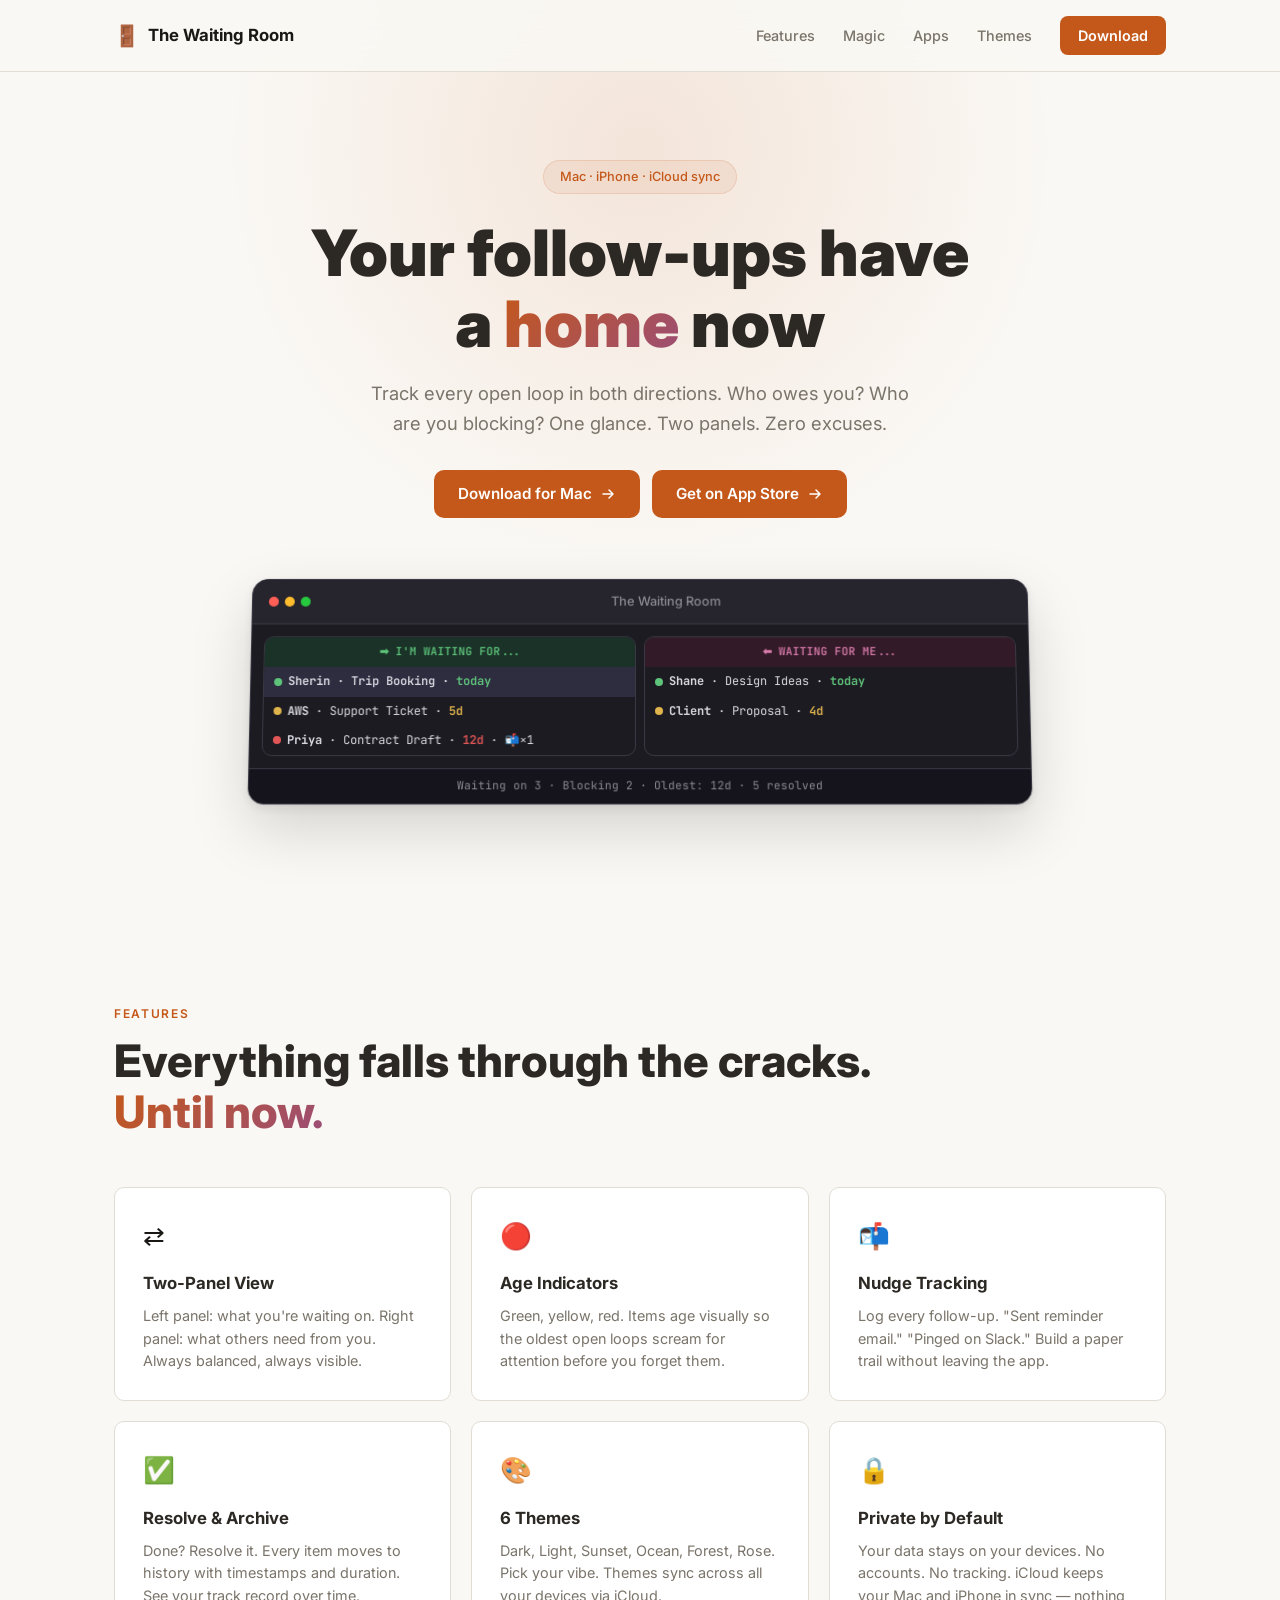
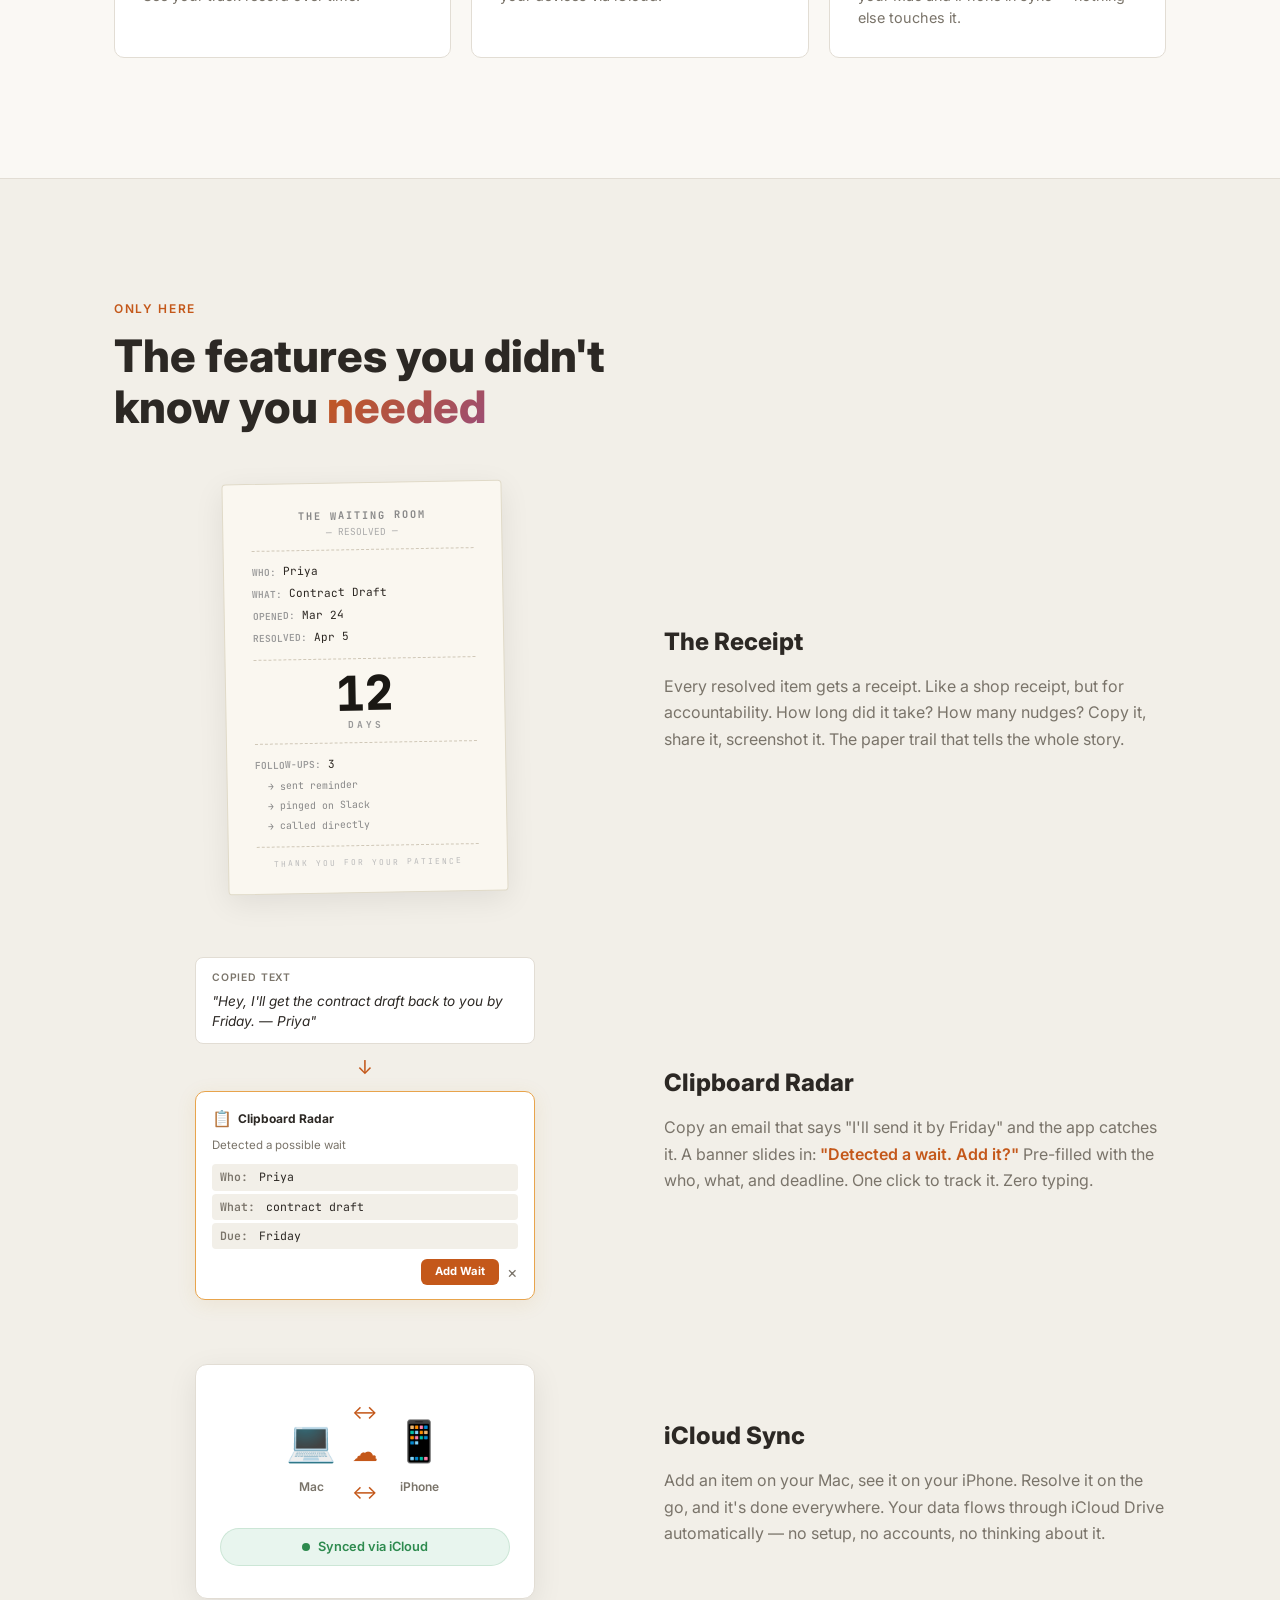
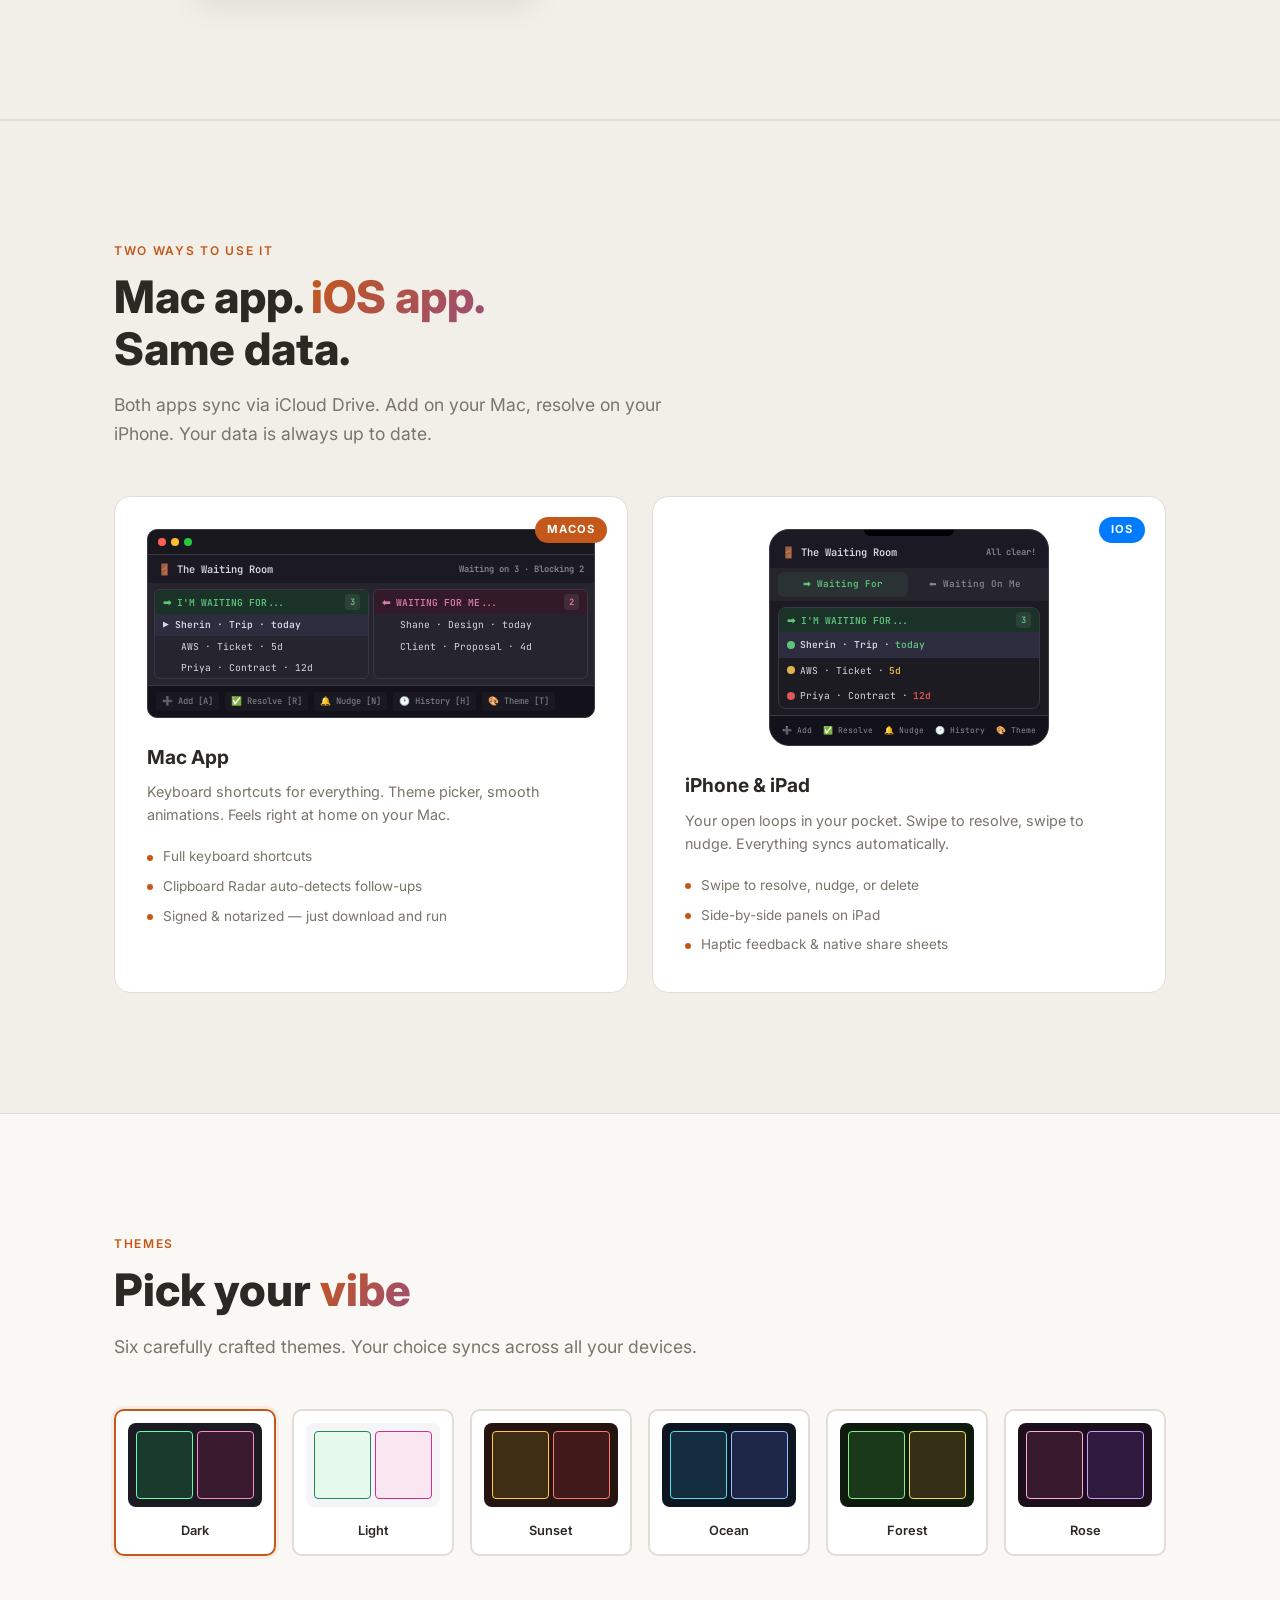
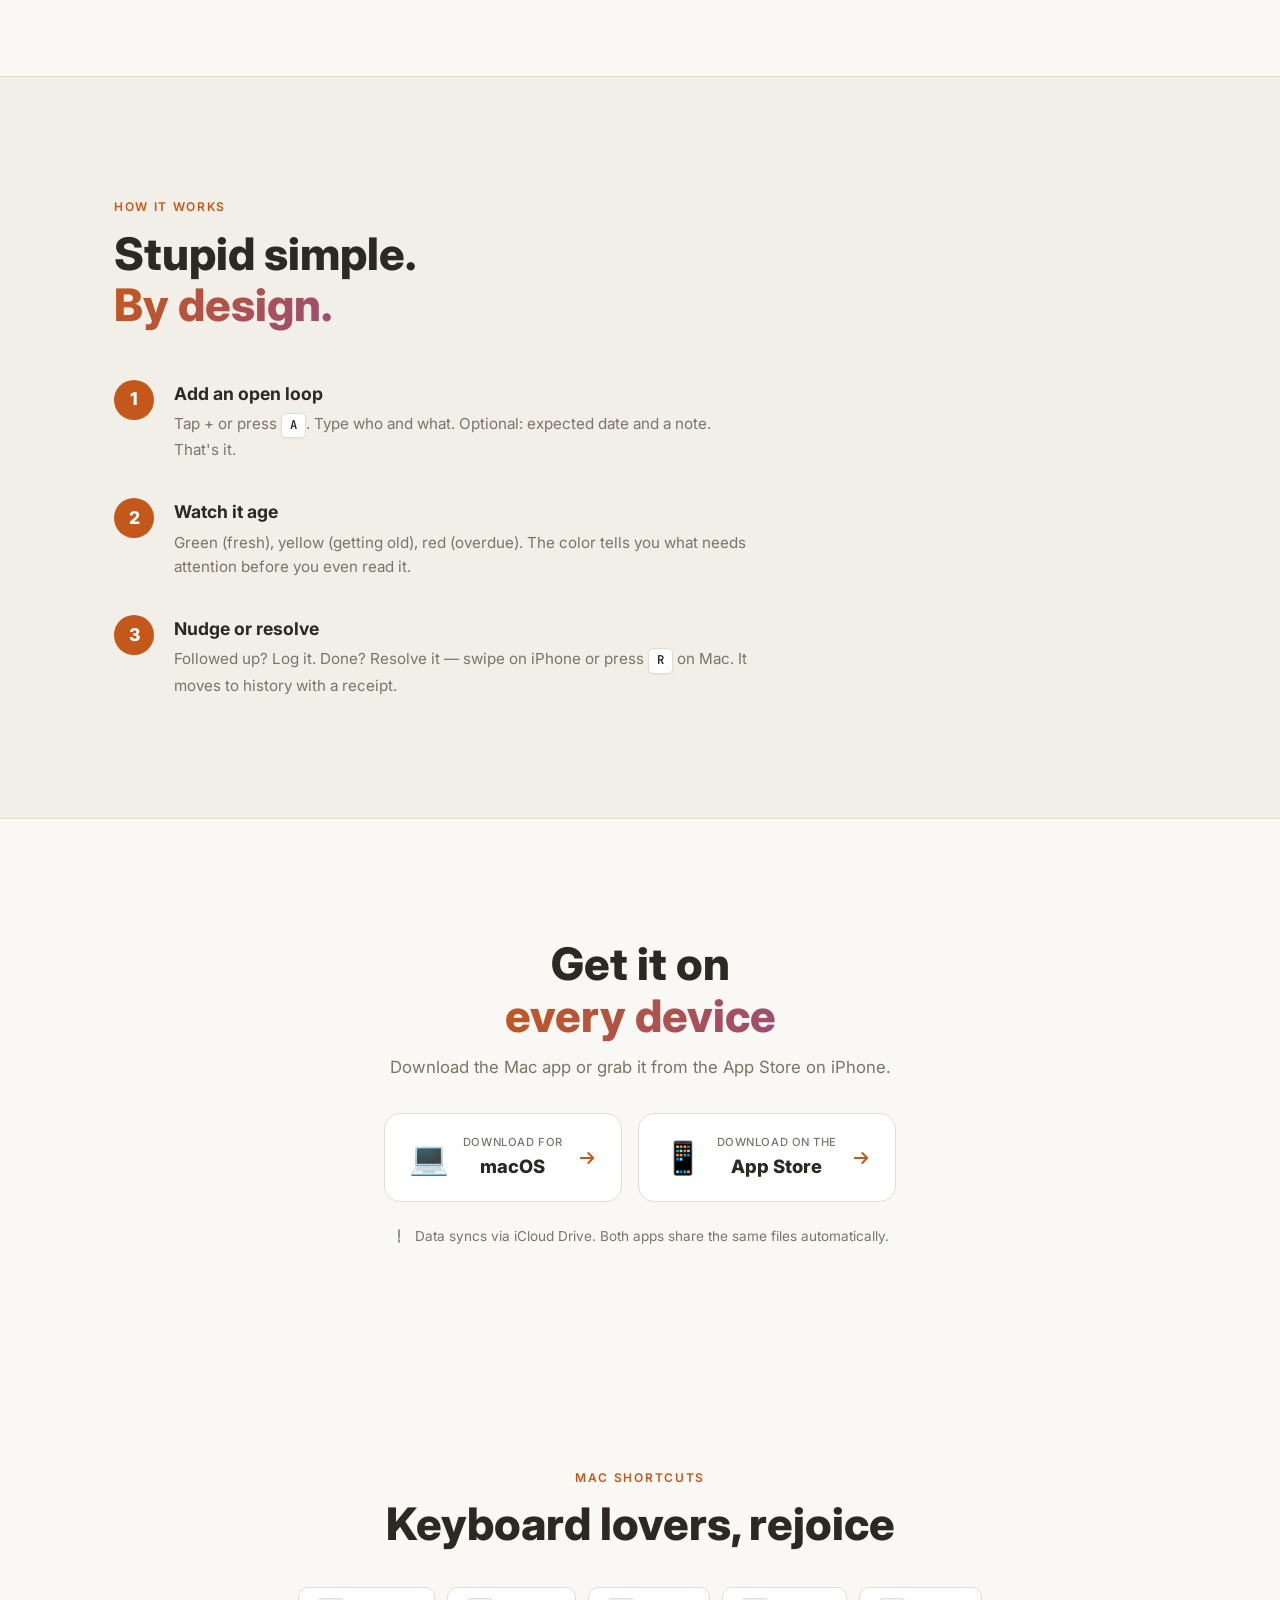
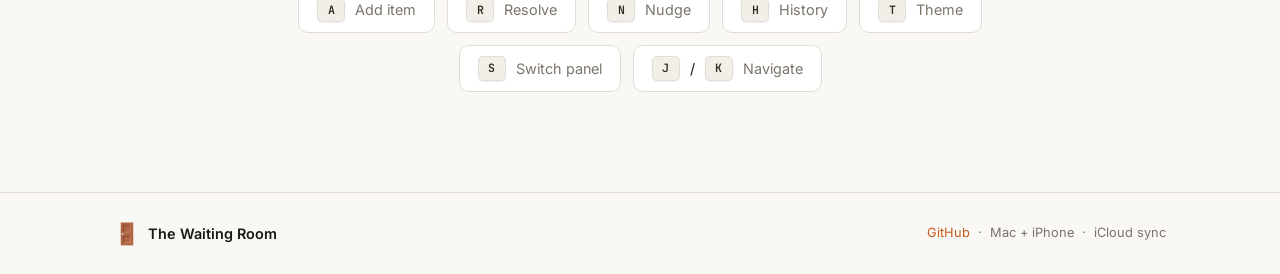
==== commit c79b90b4: "Add GitHub link to website footer Co-Authored-By: Claude Opus 4.6 (1M context) <noreply@anthropic.co" ====
--- a/docs/index.html
+++ b/docs/index.html
@@ -40,7 +40,7 @@
         One glance. Two panels. Zero excuses.
       </p>
       <div class="hero-actions">
-        <a href="https://github.com/rijo-george/waiting-room/releases/latest" class="btn btn-primary">
+        <a href="https://github.com/rijo-george/waiting-room/releases/download/v1.0.0/WaitingRoom-1.0.0.dmg" class="btn btn-primary">
           <span>Download for Mac</span>
           <svg width="16" height="16" viewBox="0 0 16 16" fill="none"><path d="M3 8h10m0 0L9 4m4 4L9 12" stroke="currentColor" stroke-width="1.5" stroke-linecap="round" stroke-linejoin="round"/></svg>
         </a>
@@ -435,7 +435,7 @@
         <p>Download the Mac app or grab it from the App Store on iPhone.</p>
 
         <div class="download-buttons">
-          <a href="https://github.com/rijo-george/waiting-room/releases/latest" class="download-card">
+          <a href="https://github.com/rijo-george/waiting-room/releases/download/v1.0.0/WaitingRoom-1.0.0.dmg" class="download-card">
             <div class="download-icon">&#128187;</div>
             <div class="download-info">
               <div class="download-label">Download for</div>
@@ -486,11 +486,11 @@
         <span>The Waiting Room</span>
       </div>
       <div class="footer-right">
+        <a href="https://github.com/rijo-george/waiting-room">GitHub</a>
+        <span>&middot;</span>
         <span>Mac + iPhone</span>
         <span>&middot;</span>
         <span>iCloud sync</span>
-        <span>&middot;</span>
-        <span>Private by default</span>
       </div>
     </div>
   </footer>
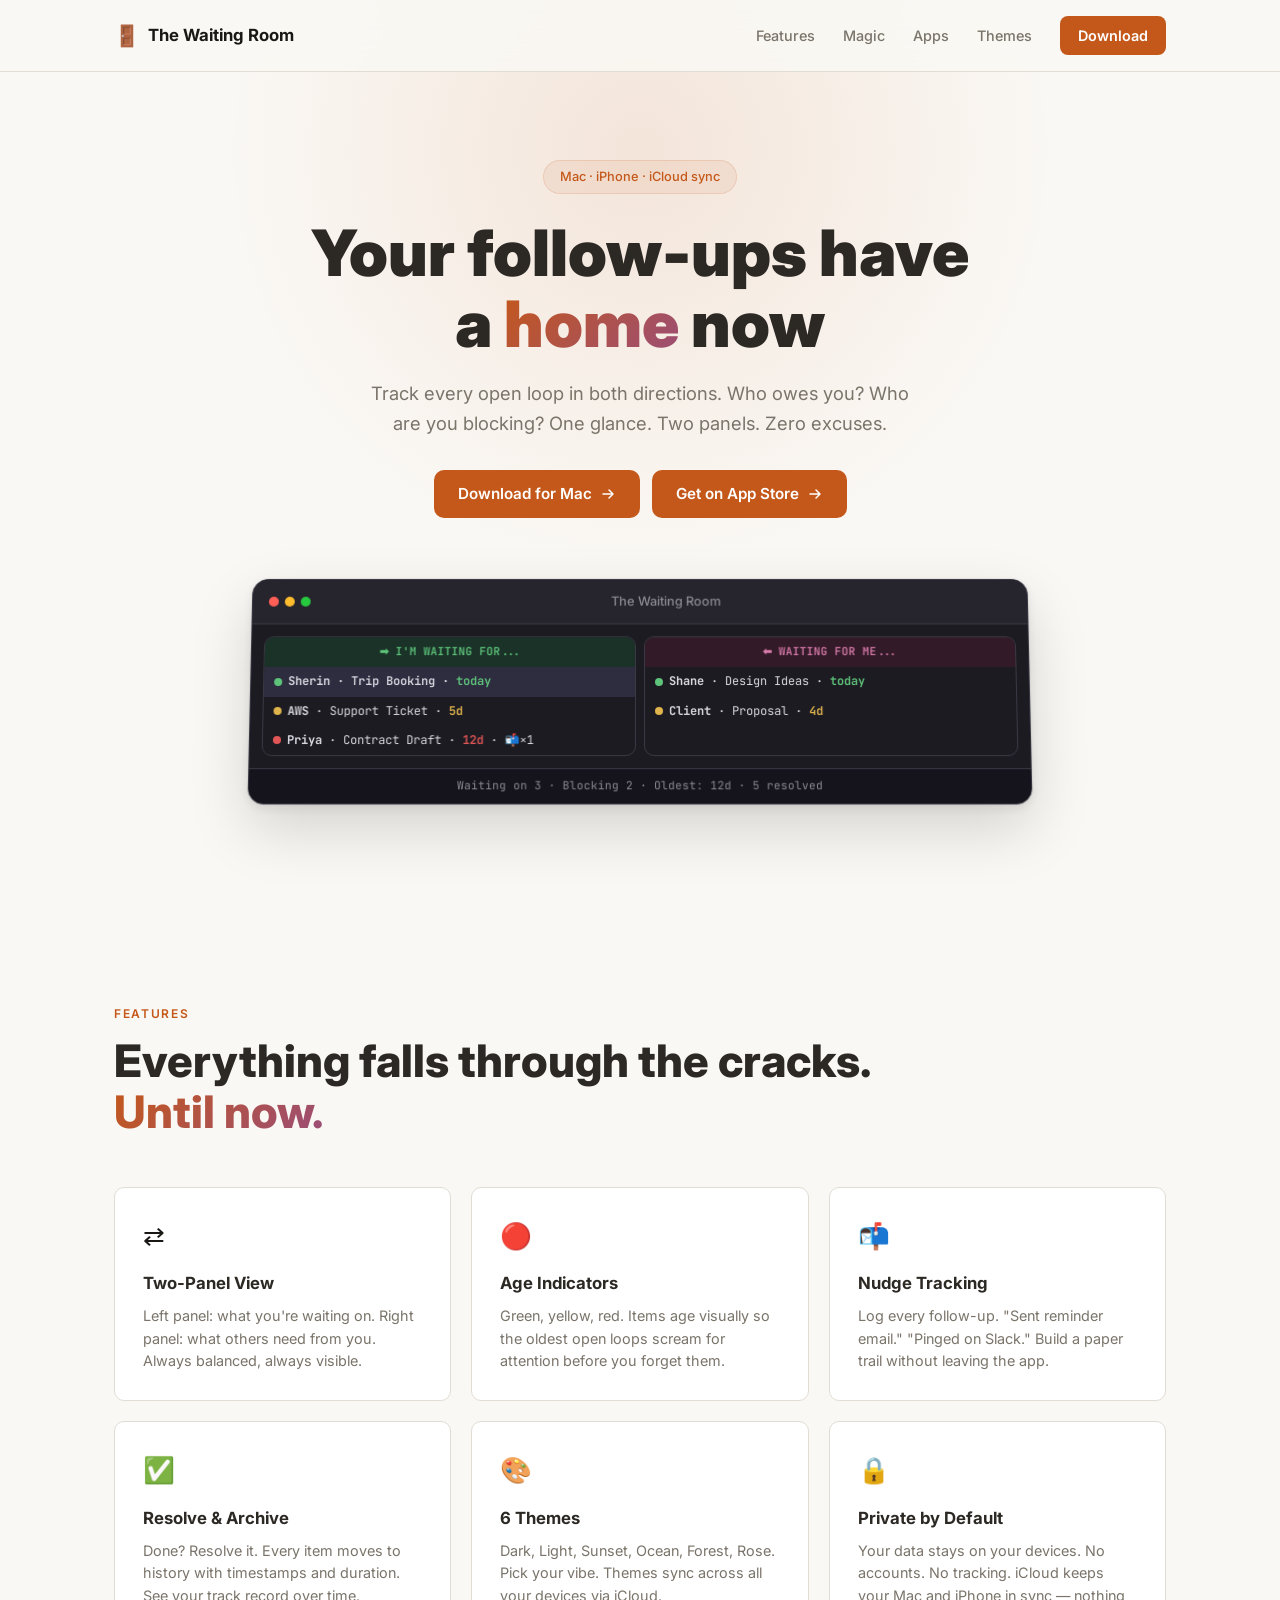
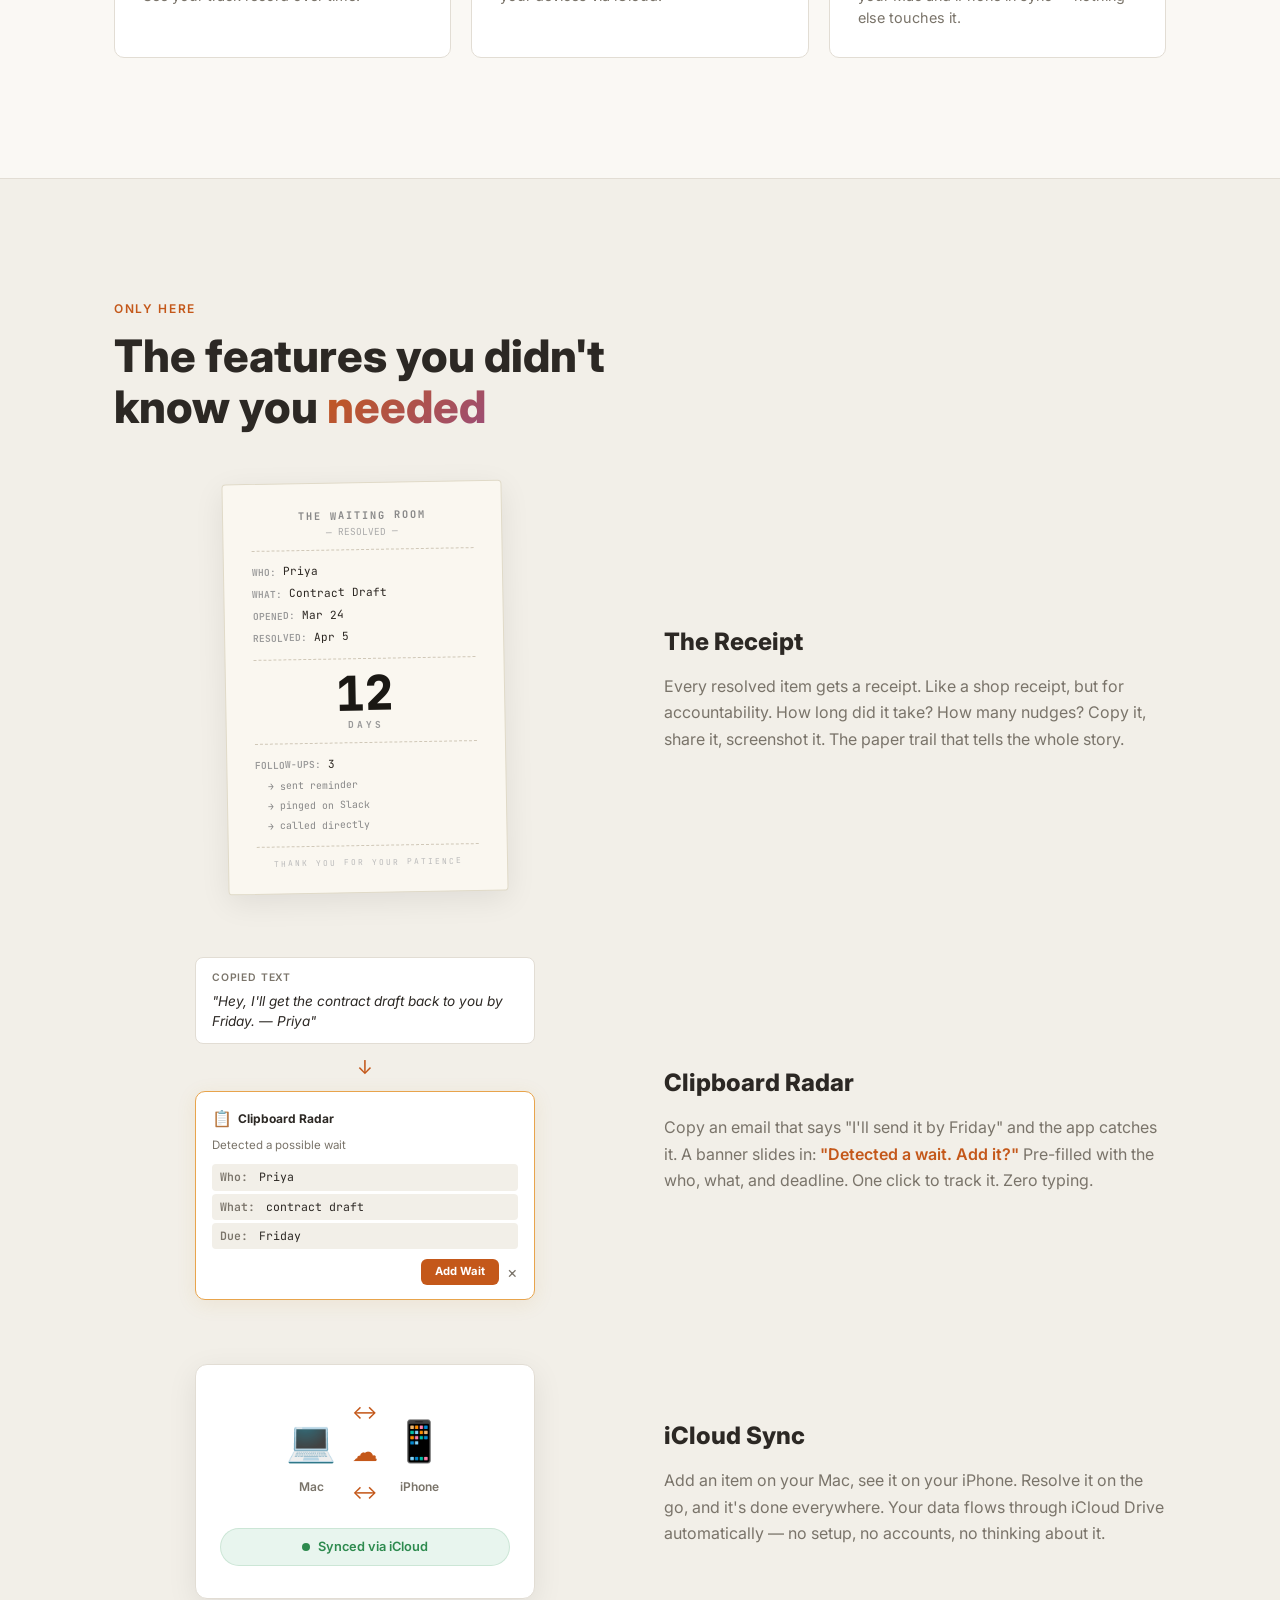
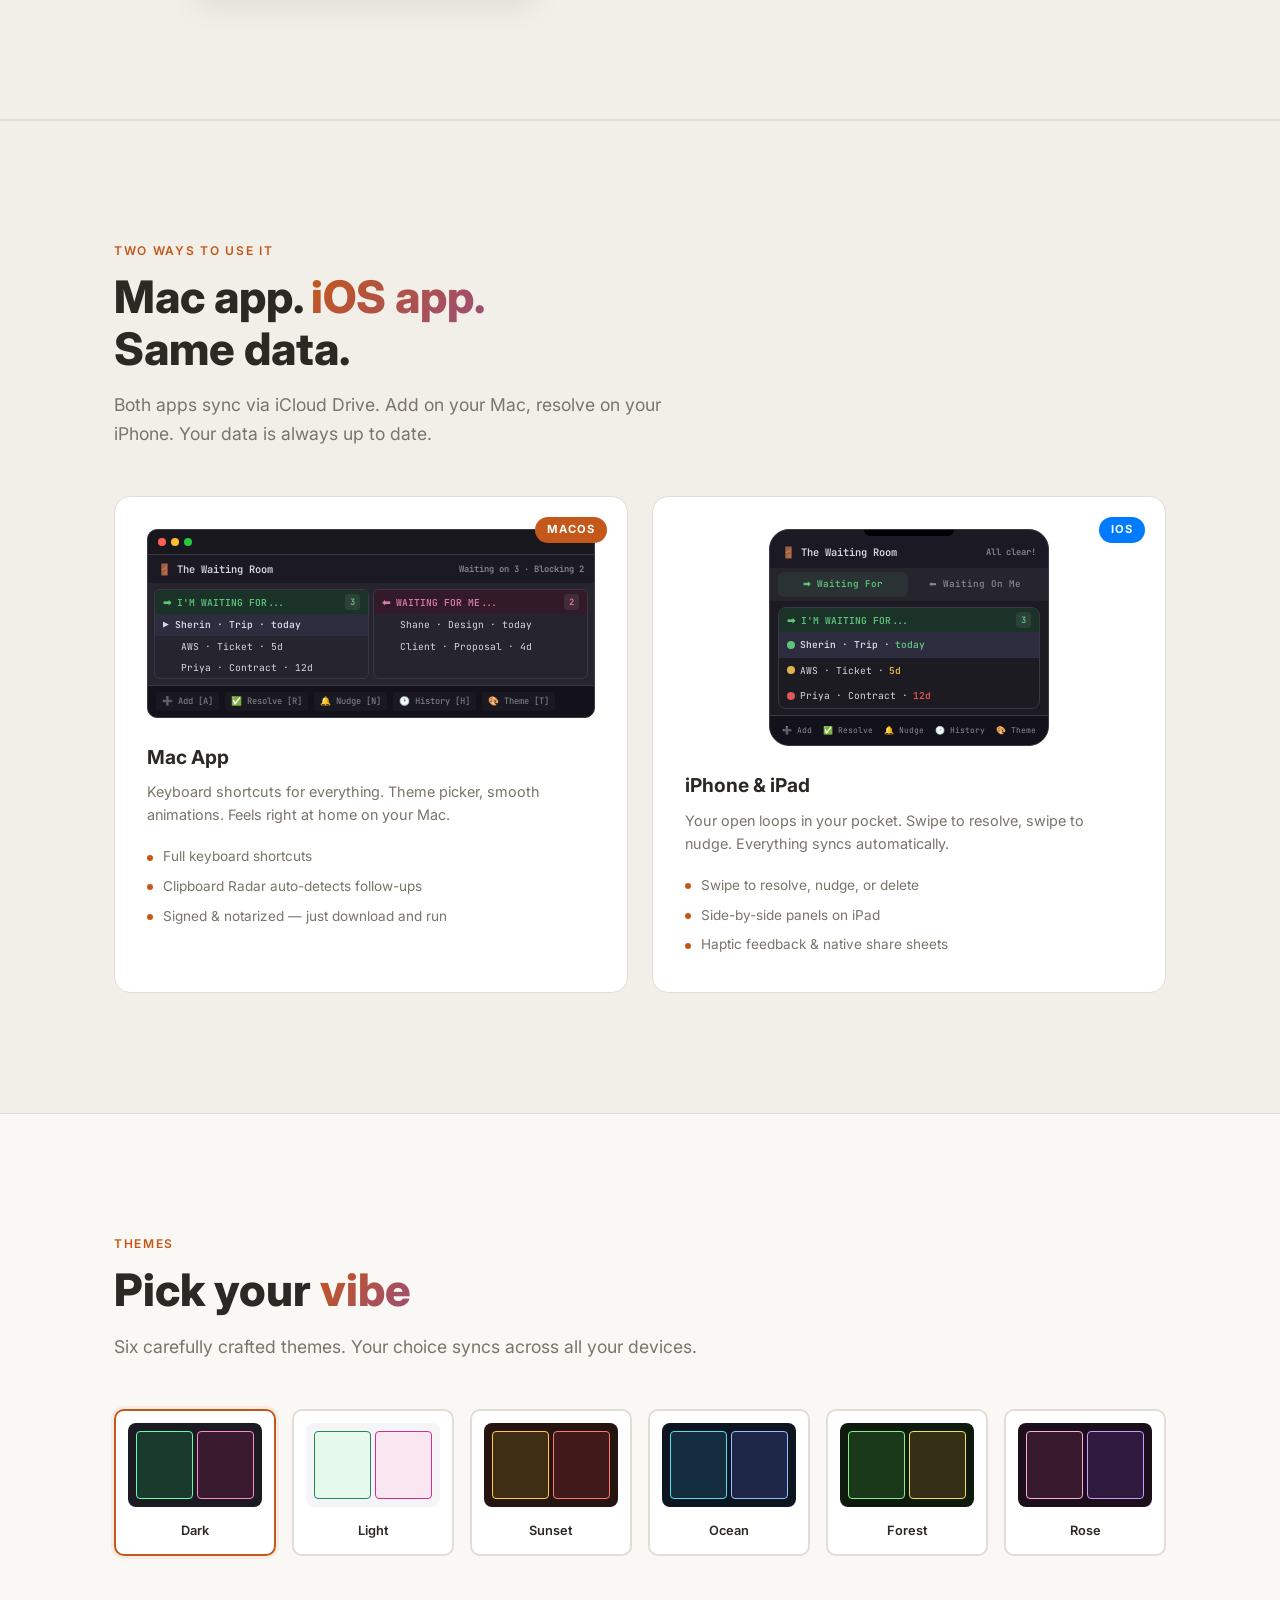
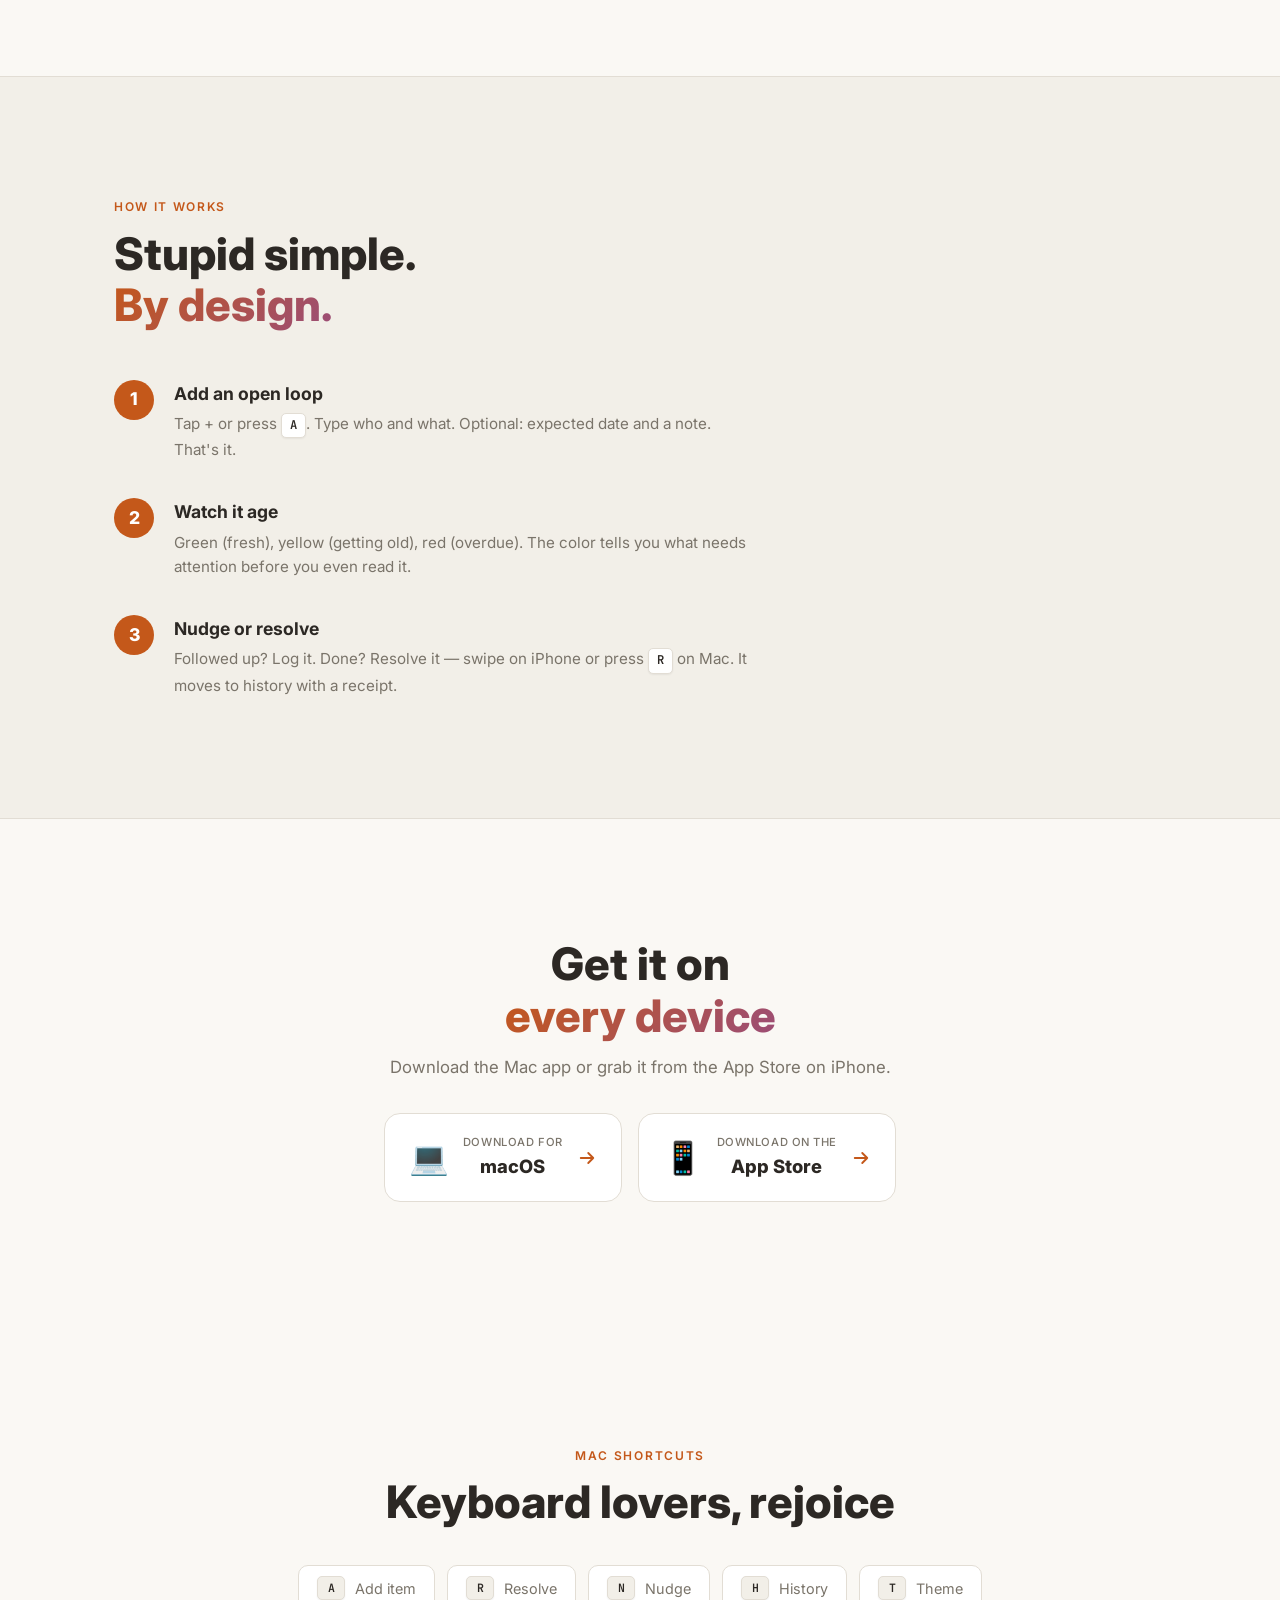
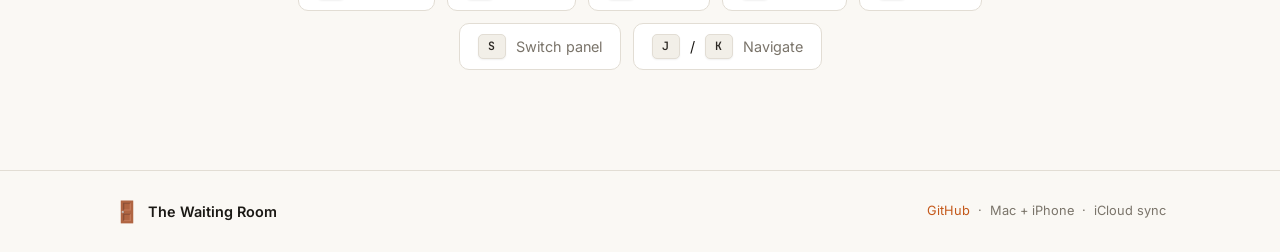
==== commit 4e78a70c: "Remove iCloud data note from download section Co-Authored-By: Claude Opus 4.6 (1M context) <noreply@" ====
--- a/docs/index.html
+++ b/docs/index.html
@@ -452,11 +452,6 @@
             <svg class="download-arrow" width="20" height="20" viewBox="0 0 16 16" fill="none"><path d="M3 8h10m0 0L9 4m4 4L9 12" stroke="currentColor" stroke-width="1.5" stroke-linecap="round" stroke-linejoin="round"/></svg>
           </a>
         </div>
-
-        <div class="data-note">
-          <svg width="16" height="16" viewBox="0 0 16 16" fill="none"><path d="M8 1v8m0 2v2" stroke="currentColor" stroke-width="1.5" stroke-linecap="round"/></svg>
-          <span>Data syncs via iCloud Drive. Both apps share the same files automatically.</span>
-        </div>
       </div>
     </div>
   </section>
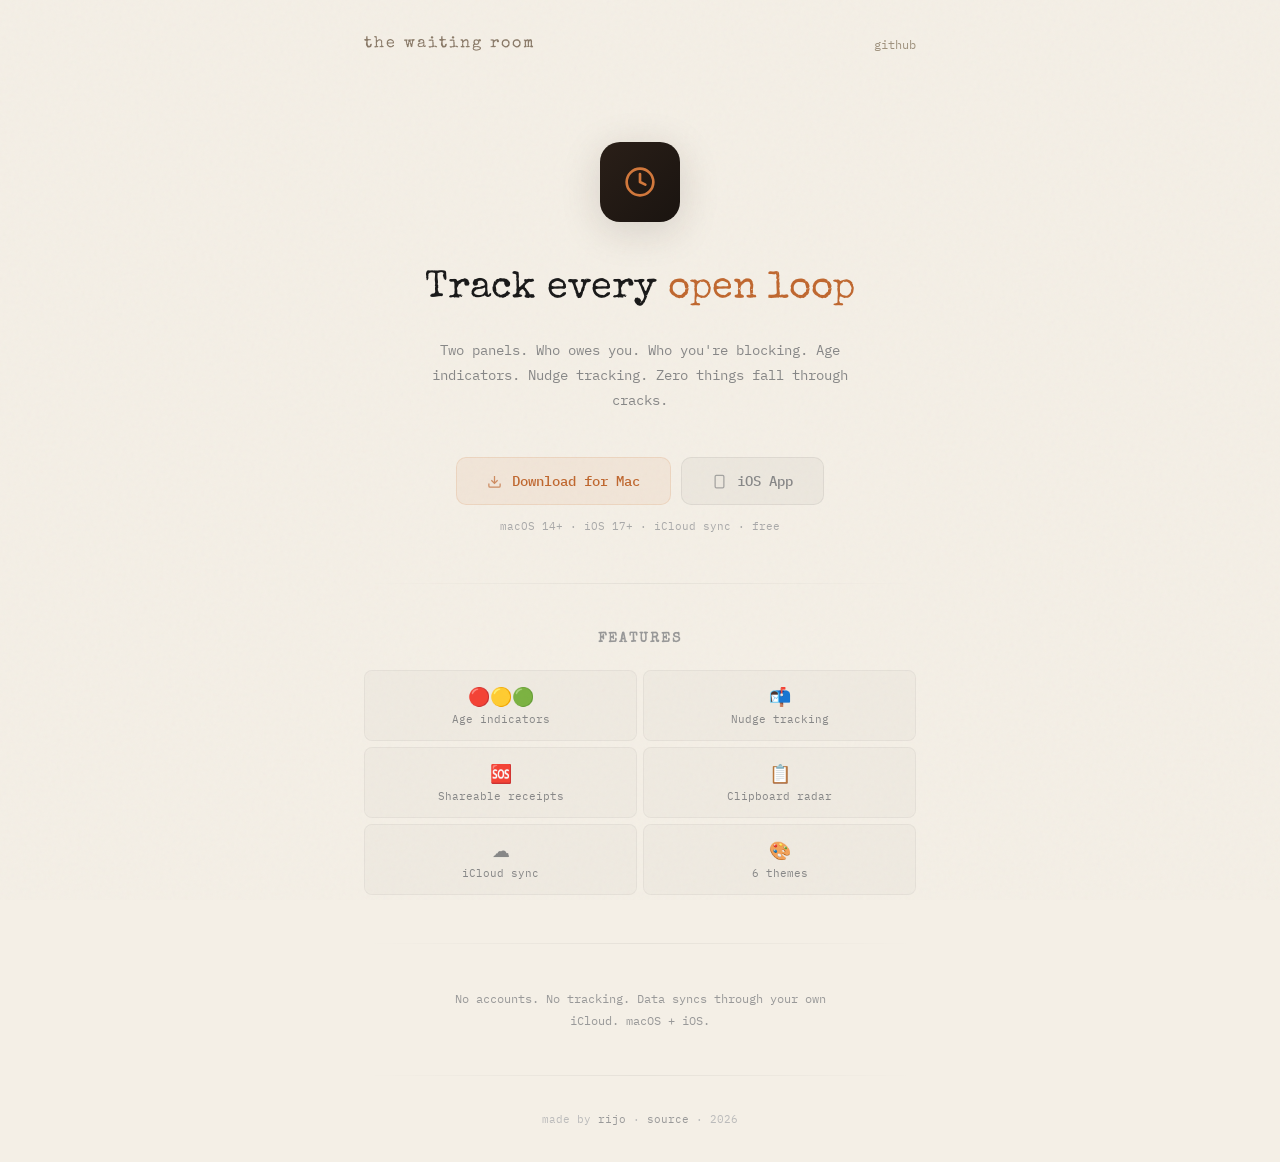
==== commit 761eda3b: "Redesign website: cream bg, typewriter fonts, minimal layout Co-Authored-By: Claude Opus 4.6 (1M con" ====
--- a/docs/index.html
+++ b/docs/index.html
@@ -1,495 +1,83 @@
 <!DOCTYPE html>
 <html lang="en">
 <head>
-  <meta charset="UTF-8">
-  <meta name="viewport" content="width=device-width, initial-scale=1.0">
-  <title>The Waiting Room — Track every open loop</title>
-  <meta name="description" content="A beautiful dual-panel tracker for everything you're waiting on and everything waiting on you. Native macOS + iOS apps with iCloud sync.">
-  <link rel="preconnect" href="https://fonts.googleapis.com">
-  <link rel="preconnect" href="https://fonts.gstatic.com" crossorigin>
-  <link href="https://fonts.googleapis.com/css2?family=Inter:wght@400;500;600;700;800;900&family=JetBrains+Mono:wght@400;500;600&display=swap" rel="stylesheet">
-  <link rel="stylesheet" href="style.css">
+    <meta charset="UTF-8">
+    <meta name="viewport" content="width=device-width, initial-scale=1.0">
+    <title>The Waiting Room — Track Every Open Loop</title>
+    <link rel="preconnect" href="https://fonts.googleapis.com">
+    <link href="https://fonts.googleapis.com/css2?family=IBM+Plex+Mono:wght@400;500;600&family=Special+Elite&display=swap" rel="stylesheet">
+    <style>
+        *{margin:0;padding:0;box-sizing:border-box}
+        body{font-family:'IBM Plex Mono','Courier New',monospace;background:#f4efe6;color:#4a3f34;min-height:100vh;display:flex;flex-direction:column;align-items:center}
+        body::before{content:'';position:fixed;inset:0;opacity:.035;mix-blend-mode:multiply;background-image:url("data:image/svg+xml,%3Csvg viewBox='0 0 256 256' xmlns='http://www.w3.org/2000/svg'%3E%3Cfilter id='n'%3E%3CfeTurbulence type='fractalNoise' baseFrequency='.85' numOctaves='4' stitchTiles='stitch'/%3E%3C/filter%3E%3Crect width='100%25' height='100%25' filter='url(%23n)'/%3E%3C/svg%3E");pointer-events:none;z-index:999}
+        .c{max-width:600px;width:100%;padding:0 24px;display:flex;flex-direction:column;align-items:center;position:relative;z-index:1}
+        header{width:100%;display:flex;justify-content:space-between;align-items:center;padding:36px 0 0}
+        .wm{font-family:'Special Elite',monospace;font-size:16px;color:#8a7a68;letter-spacing:2px}
+        header a{font-size:12px;color:#a0937f;text-decoration:none;transition:color .3s}header a:hover{color:#4a3f34}
+        .hero{text-align:center;padding:90px 0 50px}
+        .icon{width:80px;height:80px;margin:0 auto 44px;background:linear-gradient(135deg,#2a1f18,#1a1410);border-radius:20px;display:flex;align-items:center;justify-content:center;box-shadow:0 8px 40px rgba(40,30,20,.15)}
+        .icon svg{width:32px;height:32px}
+        h1{font-family:'Special Elite',monospace;font-size:clamp(26px,5vw,38px);font-weight:400;color:#1a1a1a;line-height:1.25;margin-bottom:24px}
+        h1 span{color:#c06830}
+        .sub{font-size:14px;line-height:1.8;color:#888;max-width:420px;margin:0 auto 44px}
+        .btns{display:flex;gap:10px;flex-wrap:wrap;justify-content:center}
+        .btn{display:inline-flex;align-items:center;gap:10px;padding:14px 30px;background:rgba(210,120,60,.08);border:1px solid rgba(210,120,60,.15);border-radius:10px;color:#c06830;font-family:'IBM Plex Mono',monospace;font-size:14px;font-weight:500;text-decoration:none;transition:all .3s}
+        .btn:hover{background:rgba(210,120,60,.14);transform:translateY(-1px)}
+        .btn svg{width:15px;height:15px;opacity:.7}
+        .btn.sec{background:rgba(0,0,0,.03);border-color:rgba(0,0,0,.06);color:#888}
+        .btn.sec:hover{background:rgba(0,0,0,.06);color:#4a3f34}
+        .meta{margin-top:14px;font-size:11px;color:#aaa}
+        .line{width:100%;height:1px;background:linear-gradient(90deg,transparent,rgba(0,0,0,.06),transparent)}
+        .how{width:100%;padding:48px 0}
+        .how h2{font-family:'Special Elite',monospace;font-size:14px;color:#999;letter-spacing:2px;text-transform:uppercase;margin-bottom:28px;text-align:center}
+        .steps{display:flex;flex-direction:column;gap:18px}
+        .step{display:flex;gap:14px;align-items:flex-start}
+        .sn{flex-shrink:0;width:26px;height:26px;border-radius:7px;background:rgba(210,120,60,.08);border:1px solid rgba(210,120,60,.15);display:flex;align-items:center;justify-content:center;font-size:11px;font-weight:600;color:#c06830}
+        .st h3{font-family:'Special Elite',monospace;font-size:14px;color:#3a2e24;margin-bottom:3px}
+        .st p{font-size:12px;color:#999;line-height:1.6}
+        .features{width:100%;padding:48px 0;text-align:center}
+        .features h2{font-family:'Special Elite',monospace;font-size:14px;color:#999;letter-spacing:2px;text-transform:uppercase;margin-bottom:24px}
+        .g{display:grid;grid-template-columns:repeat(2,1fr);gap:6px}
+        .chip{padding:14px 12px;border-radius:8px;background:rgba(0,0,0,.02);border:1px solid rgba(0,0,0,.04);font-size:11px;color:#888;transition:all .25s}
+        .chip:hover{background:rgba(210,120,60,.06);color:#4a3f34}
+        .chip .e{display:block;font-size:18px;margin-bottom:4px}
+        .about{width:100%;padding:44px 0;text-align:center}
+        .about p{font-size:12px;color:#999;line-height:1.8;max-width:400px;margin:0 auto}
+        footer{width:100%;padding:36px 0;text-align:center}
+        footer p{font-size:11px;color:#bbb}
+        footer a{color:#999;text-decoration:none}footer a:hover{color:#4a3f34}
+        @media(max-width:540px){.hero{padding:60px 0 40px}.g{grid-template-columns:1fr}.btns{flex-direction:column;align-items:center}}
+    </style>
 </head>
 <body>
-
-  <!-- Nav -->
-  <nav class="nav">
-    <div class="nav-inner">
-      <a href="#" class="nav-logo">
-        <span class="nav-icon">&#128682;</span>
-        <span>The Waiting Room</span>
-      </a>
-      <div class="nav-links">
-        <a href="#features">Features</a>
-        <a href="#killer">Magic</a>
-        <a href="#apps">Apps</a>
-        <a href="#themes">Themes</a>
-        <a href="#get-started" class="nav-cta">Download</a>
-      </div>
+    <div class="c">
+        <header><div class="wm">the waiting room</div><a href="https://github.com/rijo-george/waiting-room">github</a></header>
+        <section class="hero">
+            <div class="icon"><svg viewBox="0 0 24 24" fill="none" stroke="#d2783c" stroke-width="2" stroke-linecap="round" stroke-linejoin="round"><circle cx="12" cy="12" r="10"/><polyline points="12 6 12 12 16 14"/></svg></div>
+            <h1>Track every <span>open loop</span></h1>
+            <p class="sub">Two panels. Who owes you. Who you're blocking. Age indicators. Nudge tracking. Zero things fall through cracks.</p>
+            <div class="btns">
+                <a href="https://github.com/rijo-george/waiting-room/releases/download/v2.1.0/WaitingRoom-1.0.0.dmg" class="btn"><svg viewBox="0 0 24 24" fill="none" stroke="currentColor" stroke-width="2"><path d="M21 15v4a2 2 0 01-2 2H5a2 2 0 01-2-2v-4M7 10l5 5 5-5M12 15V3"/></svg>Download for Mac</a>
+                <a href="https://apps.apple.com/app/the-waiting-room/id0000000000" class="btn sec"><svg viewBox="0 0 24 24" fill="none" stroke="currentColor" stroke-width="2"><rect x="5" y="2" width="14" height="20" rx="2"/><line x1="12" y1="18" x2="12.01" y2="18"/></svg>iOS App</a>
+            </div>
+            <p class="meta">macOS 14+ &middot; iOS 17+ &middot; iCloud sync &middot; free</p>
+        </section>
+        <div class="line"></div>
+        <section class="features">
+            <h2>Features</h2>
+            <div class="g">
+                <div class="chip"><span class="e">&#128308;&#128993;&#128994;</span>Age indicators</div>
+                <div class="chip"><span class="e">&#128236;</span>Nudge tracking</div>
+                <div class="chip"><span class="e">&#127384;</span>Shareable receipts</div>
+                <div class="chip"><span class="e">&#128203;</span>Clipboard radar</div>
+                <div class="chip"><span class="e">&#9729;</span>iCloud sync</div>
+                <div class="chip"><span class="e">&#127912;</span>6 themes</div>
+            </div>
+        </section>
+        <div class="line"></div>
+        <section class="about"><p>No accounts. No tracking. Data syncs through your own iCloud. macOS + iOS.</p></section>
+        <div class="line"></div>
+        <footer><p>made by <a href="https://github.com/rijo-george">rijo</a> &middot; <a href="https://github.com/rijo-george/waiting-room">source</a> &middot; 2026</p></footer>
     </div>
-  </nav>
-
-  <!-- Hero -->
-  <section class="hero">
-    <div class="hero-glow"></div>
-    <div class="hero-content">
-      <div class="hero-badge">Mac &middot; iPhone &middot; iCloud sync</div>
-      <h1>Your follow-ups have<br>a <span class="gradient-text">home</span> now</h1>
-      <p class="hero-sub">
-        Track every open loop in both directions. Who owes you? Who are you blocking?
-        One glance. Two panels. Zero excuses.
-      </p>
-      <div class="hero-actions">
-        <a href="https://github.com/rijo-george/waiting-room/releases/download/v1.0.0/WaitingRoom-1.0.0.dmg" class="btn btn-primary">
-          <span>Download for Mac</span>
-          <svg width="16" height="16" viewBox="0 0 16 16" fill="none"><path d="M3 8h10m0 0L9 4m4 4L9 12" stroke="currentColor" stroke-width="1.5" stroke-linecap="round" stroke-linejoin="round"/></svg>
-        </a>
-        <a href="https://apps.apple.com/app/the-waiting-room/id0000000000" class="btn btn-primary">
-          <span>Get on App Store</span>
-          <svg width="16" height="16" viewBox="0 0 16 16" fill="none"><path d="M3 8h10m0 0L9 4m4 4L9 12" stroke="currentColor" stroke-width="1.5" stroke-linecap="round" stroke-linejoin="round"/></svg>
-        </a>
-      </div>
-
-      <!-- Hero visual — interactive mockup -->
-      <div class="hero-visual">
-        <div class="mockup">
-          <div class="mockup-bar">
-            <div class="mockup-dots">
-              <span class="dot dot-red"></span>
-              <span class="dot dot-yellow"></span>
-              <span class="dot dot-green"></span>
-            </div>
-            <span class="mockup-title">The Waiting Room</span>
-          </div>
-          <div class="mockup-body">
-            <div class="mock-panel mock-left">
-              <div class="mock-panel-header mock-left-header">&#10145; I'M WAITING FOR...</div>
-              <div class="mock-item mock-selected">
-                <span class="mock-dot mock-green"></span>
-                <span><strong>Sherin</strong> &middot; Trip Booking &middot; <span class="mock-age mock-age-green">today</span></span>
-              </div>
-              <div class="mock-item">
-                <span class="mock-dot mock-yellow"></span>
-                <span><strong>AWS</strong> &middot; Support Ticket &middot; <span class="mock-age mock-age-yellow">5d</span></span>
-              </div>
-              <div class="mock-item">
-                <span class="mock-dot mock-red"></span>
-                <span><strong>Priya</strong> &middot; Contract Draft &middot; <span class="mock-age mock-age-red">12d</span> &middot; &#128236;&times;1</span>
-              </div>
-            </div>
-            <div class="mock-panel mock-right">
-              <div class="mock-panel-header mock-right-header">&#11013; WAITING FOR ME...</div>
-              <div class="mock-item">
-                <span class="mock-dot mock-green"></span>
-                <span><strong>Shane</strong> &middot; Design Ideas &middot; <span class="mock-age mock-age-green">today</span></span>
-              </div>
-              <div class="mock-item">
-                <span class="mock-dot mock-yellow"></span>
-                <span><strong>Client</strong> &middot; Proposal &middot; <span class="mock-age mock-age-yellow">4d</span></span>
-              </div>
-            </div>
-          </div>
-          <div class="mockup-status">
-            Waiting on 3 &middot; Blocking 2 &middot; Oldest: 12d &middot; 5 resolved
-          </div>
-        </div>
-      </div>
-    </div>
-  </section>
-
-  <!-- Features -->
-  <section class="features" id="features">
-    <div class="section-inner">
-      <div class="section-label">Features</div>
-      <h2>Everything falls through the cracks.<br><span class="gradient-text">Until now.</span></h2>
-      <div class="features-grid">
-        <div class="feature-card">
-          <div class="feature-icon">&#8644;</div>
-          <h3>Two-Panel View</h3>
-          <p>Left panel: what you're waiting on. Right panel: what others need from you. Always balanced, always visible.</p>
-        </div>
-        <div class="feature-card">
-          <div class="feature-icon">&#128308;</div>
-          <h3>Age Indicators</h3>
-          <p>Green, yellow, red. Items age visually so the oldest open loops scream for attention before you forget them.</p>
-        </div>
-        <div class="feature-card">
-          <div class="feature-icon">&#128236;</div>
-          <h3>Nudge Tracking</h3>
-          <p>Log every follow-up. "Sent reminder email." "Pinged on Slack." Build a paper trail without leaving the app.</p>
-        </div>
-        <div class="feature-card">
-          <div class="feature-icon">&#9989;</div>
-          <h3>Resolve & Archive</h3>
-          <p>Done? Resolve it. Every item moves to history with timestamps and duration. See your track record over time.</p>
-        </div>
-        <div class="feature-card">
-          <div class="feature-icon">&#127912;</div>
-          <h3>6 Themes</h3>
-          <p>Dark, Light, Sunset, Ocean, Forest, Rose. Pick your vibe. Themes sync across all your devices via iCloud.</p>
-        </div>
-        <div class="feature-card">
-          <div class="feature-icon">&#128274;</div>
-          <h3>Private by Default</h3>
-          <p>Your data stays on your devices. No accounts. No tracking. iCloud keeps your Mac and iPhone in sync — nothing else touches it.</p>
-        </div>
-      </div>
-    </div>
-  </section>
-
-  <!-- Killer Features -->
-  <section class="killer" id="killer">
-    <div class="section-inner">
-      <div class="section-label">Only here</div>
-      <h2>The features you didn't<br>know you <span class="gradient-text">needed</span></h2>
-
-      <div class="killer-grid">
-        <!-- The Receipt -->
-        <div class="killer-card">
-          <div class="killer-visual">
-            <div class="receipt-mock">
-              <div class="receipt-line receipt-header">THE WAITING ROOM</div>
-              <div class="receipt-line receipt-sub">&mdash; RESOLVED &mdash;</div>
-              <div class="receipt-divider"></div>
-              <div class="receipt-row"><span class="receipt-label">WHO:</span> Priya</div>
-              <div class="receipt-row"><span class="receipt-label">WHAT:</span> Contract Draft</div>
-              <div class="receipt-row"><span class="receipt-label">OPENED:</span> Mar 24</div>
-              <div class="receipt-row"><span class="receipt-label">RESOLVED:</span> Apr 5</div>
-              <div class="receipt-divider"></div>
-              <div class="receipt-big">12</div>
-              <div class="receipt-big-label">DAYS</div>
-              <div class="receipt-divider"></div>
-              <div class="receipt-row"><span class="receipt-label">FOLLOW-UPS:</span> 3</div>
-              <div class="receipt-row receipt-nudge">&rarr; sent reminder</div>
-              <div class="receipt-row receipt-nudge">&rarr; pinged on Slack</div>
-              <div class="receipt-row receipt-nudge">&rarr; called directly</div>
-              <div class="receipt-divider"></div>
-              <div class="receipt-footer">THANK YOU FOR YOUR PATIENCE</div>
-            </div>
-          </div>
-          <div class="killer-text">
-            <h3>The Receipt</h3>
-            <p>Every resolved item gets a receipt. Like a shop receipt, but for accountability. How long did it take? How many nudges? Copy it, share it, screenshot it. The paper trail that tells the whole story.</p>
-          </div>
-        </div>
-
-        <!-- Clipboard Radar -->
-        <div class="killer-card killer-card-reverse">
-          <div class="killer-text">
-            <h3>Clipboard Radar</h3>
-            <p>Copy an email that says "I'll send it by Friday" and the app catches it. A banner slides in: <em>"Detected a wait. Add it?"</em> Pre-filled with the who, what, and deadline. One click to track it. Zero typing.</p>
-          </div>
-          <div class="killer-visual">
-            <div class="radar-mock">
-              <div class="radar-source">
-                <div class="radar-source-label">Copied text</div>
-                <div class="radar-source-text">"Hey, I'll get the contract draft back to you by Friday. &mdash; Priya"</div>
-              </div>
-              <div class="radar-arrow">&darr;</div>
-              <div class="radar-banner">
-                <div class="radar-banner-header">
-                  <span class="radar-icon">&#128203;</span>
-                  <span class="radar-title">Clipboard Radar</span>
-                </div>
-                <div class="radar-detected">Detected a possible wait</div>
-                <div class="radar-fields">
-                  <div class="radar-field"><span>Who:</span> Priya</div>
-                  <div class="radar-field"><span>What:</span> contract draft</div>
-                  <div class="radar-field"><span>Due:</span> Friday</div>
-                </div>
-                <div class="radar-actions">
-                  <span class="radar-btn-add">Add Wait</span>
-                  <span class="radar-btn-dismiss">&times;</span>
-                </div>
-              </div>
-            </div>
-          </div>
-        </div>
-
-        <!-- iCloud Sync -->
-        <div class="killer-card">
-          <div class="killer-visual">
-            <div class="sync-mock">
-              <div class="sync-devices">
-                <div class="sync-device sync-mac">
-                  <div class="sync-device-icon">&#128187;</div>
-                  <div class="sync-device-label">Mac</div>
-                </div>
-                <div class="sync-arrows">
-                  <span class="sync-arrow">&harr;</span>
-                  <div class="sync-cloud">&#9729;</div>
-                  <span class="sync-arrow">&harr;</span>
-                </div>
-                <div class="sync-device sync-phone">
-                  <div class="sync-device-icon">&#128241;</div>
-                  <div class="sync-device-label">iPhone</div>
-                </div>
-              </div>
-              <div class="sync-status">
-                <span class="sync-dot-live"></span>
-                Synced via iCloud
-              </div>
-            </div>
-          </div>
-          <div class="killer-text">
-            <h3>iCloud Sync</h3>
-            <p>Add an item on your Mac, see it on your iPhone. Resolve it on the go, and it's done everywhere. Your data flows through iCloud Drive automatically — no setup, no accounts, no thinking about it.</p>
-          </div>
-        </div>
-      </div>
-    </div>
-  </section>
-
-  <!-- Apps -->
-  <section class="apps" id="apps">
-    <div class="section-inner">
-      <div class="section-label">Two Ways to Use It</div>
-      <h2>Mac app. <span class="gradient-text">iOS app.</span><br>Same data.</h2>
-      <p class="section-sub">Both apps sync via iCloud Drive. Add on your Mac, resolve on your iPhone. Your data is always up to date.</p>
-
-      <div class="apps-grid">
-        <div class="app-card">
-          <div class="app-badge">macOS</div>
-          <div class="app-preview">
-            <div class="app-mockup-mac">
-              <div class="mac-titlebar">
-                <span class="dot dot-red"></span>
-                <span class="dot dot-yellow"></span>
-                <span class="dot dot-green"></span>
-              </div>
-              <div class="mac-body">
-                <div class="mac-row mac-header-row">
-                  <span>&#128682; The Waiting Room</span>
-                  <span class="mac-status">Waiting on 3 &middot; Blocking 2</span>
-                </div>
-                <div class="mac-panels">
-                  <div class="mac-panel mac-panel-left">
-                    <div class="mac-panel-title mac-left-title">&#10145; I'M WAITING FOR... <span class="mac-count">3</span></div>
-                    <div class="mac-row-item mac-row-selected">&#9654; <span class="mock-dot mock-green"></span> Sherin &middot; Trip &middot; today</div>
-                    <div class="mac-row-item">&nbsp;&nbsp;<span class="mock-dot mock-yellow"></span> AWS &middot; Ticket &middot; 5d</div>
-                    <div class="mac-row-item">&nbsp;&nbsp;<span class="mock-dot mock-red"></span> Priya &middot; Contract &middot; 12d</div>
-                  </div>
-                  <div class="mac-panel mac-panel-right">
-                    <div class="mac-panel-title mac-right-title">&#11013; WAITING FOR ME... <span class="mac-count">2</span></div>
-                    <div class="mac-row-item">&nbsp;&nbsp;<span class="mock-dot mock-green"></span> Shane &middot; Design &middot; today</div>
-                    <div class="mac-row-item">&nbsp;&nbsp;<span class="mock-dot mock-yellow"></span> Client &middot; Proposal &middot; 4d</div>
-                  </div>
-                </div>
-                <div class="mac-toolbar">
-                  <span class="mac-tool-btn">&#10133; Add [A]</span>
-                  <span class="mac-tool-btn">&#9989; Resolve [R]</span>
-                  <span class="mac-tool-btn">&#128276; Nudge [N]</span>
-                  <span class="mac-tool-btn">&#128337; History [H]</span>
-                  <span class="mac-tool-btn">&#127912; Theme [T]</span>
-                </div>
-              </div>
-            </div>
-          </div>
-          <h3>Mac App</h3>
-          <p>Keyboard shortcuts for everything. Theme picker, smooth animations. Feels right at home on your Mac.</p>
-          <ul class="app-features">
-            <li>Full keyboard shortcuts</li>
-            <li>Clipboard Radar auto-detects follow-ups</li>
-            <li>Signed &amp; notarized — just download and run</li>
-          </ul>
-        </div>
-
-        <div class="app-card">
-          <div class="app-badge app-badge-ios">iOS</div>
-          <div class="app-preview">
-            <div class="ios-mockup">
-              <div class="ios-notch"></div>
-              <div class="ios-body">
-                <div class="ios-header">
-                  <span>&#128682; The Waiting Room</span>
-                  <span class="ios-status-text">All clear!</span>
-                </div>
-                <div class="ios-tabs">
-                  <span class="ios-tab ios-tab-active">&#10145; Waiting For</span>
-                  <span class="ios-tab">&#11013; Waiting On Me</span>
-                </div>
-                <div class="ios-panel">
-                  <div class="ios-panel-title ios-left-title">&#10145; I'M WAITING FOR... <span class="mac-count">3</span></div>
-                  <div class="ios-row ios-row-selected">
-                    <span class="mock-dot mock-green"></span> Sherin &middot; Trip &middot; <span class="mock-age mock-age-green">today</span>
-                  </div>
-                  <div class="ios-row">
-                    <span class="mock-dot mock-yellow"></span> AWS &middot; Ticket &middot; <span class="mock-age mock-age-yellow">5d</span>
-                  </div>
-                  <div class="ios-row">
-                    <span class="mock-dot mock-red"></span> Priya &middot; Contract &middot; <span class="mock-age mock-age-red">12d</span>
-                  </div>
-                </div>
-                <div class="ios-toolbar">
-                  <span class="ios-tool-btn">&#10133; Add</span>
-                  <span class="ios-tool-btn">&#9989; Resolve</span>
-                  <span class="ios-tool-btn">&#128276; Nudge</span>
-                  <span class="ios-tool-btn">&#128337; History</span>
-                  <span class="ios-tool-btn">&#127912; Theme</span>
-                </div>
-              </div>
-            </div>
-          </div>
-          <h3>iPhone &amp; iPad</h3>
-          <p>Your open loops in your pocket. Swipe to resolve, swipe to nudge. Everything syncs automatically.</p>
-          <ul class="app-features">
-            <li>Swipe to resolve, nudge, or delete</li>
-            <li>Side-by-side panels on iPad</li>
-            <li>Haptic feedback &amp; native share sheets</li>
-          </ul>
-        </div>
-      </div>
-    </div>
-  </section>
-
-  <!-- Themes -->
-  <section class="themes" id="themes">
-    <div class="section-inner">
-      <div class="section-label">Themes</div>
-      <h2>Pick your <span class="gradient-text">vibe</span></h2>
-      <p class="section-sub">Six carefully crafted themes. Your choice syncs across all your devices.</p>
-
-      <div class="themes-grid">
-        <div class="theme-card theme-dark active" data-theme="dark">
-          <div class="theme-preview">
-            <div class="tp-left" style="background:#1a3a2e;border-color:#66ffaa"></div>
-            <div class="tp-right" style="background:#3a1a2e;border-color:#ff88cc"></div>
-          </div>
-          <span class="theme-name">Dark</span>
-        </div>
-        <div class="theme-card theme-light" data-theme="light">
-          <div class="theme-preview" style="background:#f5f5f8">
-            <div class="tp-left" style="background:#e6f9ed;border-color:#228855"></div>
-            <div class="tp-right" style="background:#f9e6f0;border-color:#cc3388"></div>
-          </div>
-          <span class="theme-name">Light</span>
-        </div>
-        <div class="theme-card theme-sunset" data-theme="sunset">
-          <div class="theme-preview" style="background:#261410">
-            <div class="tp-left" style="background:#402e14;border-color:#ffcc44"></div>
-            <div class="tp-right" style="background:#401a1a;border-color:#ff7777"></div>
-          </div>
-          <span class="theme-name">Sunset</span>
-        </div>
-        <div class="theme-card theme-ocean" data-theme="ocean">
-          <div class="theme-preview" style="background:#0d1520">
-            <div class="tp-left" style="background:#142e40;border-color:#55ddee"></div>
-            <div class="tp-right" style="background:#1e2647;border-color:#99bbff"></div>
-          </div>
-          <span class="theme-name">Ocean</span>
-        </div>
-        <div class="theme-card theme-forest" data-theme="forest">
-          <div class="theme-preview" style="background:#0f1a0f">
-            <div class="tp-left" style="background:#1a381a;border-color:#88ee88"></div>
-            <div class="tp-right" style="background:#332e14;border-color:#eedd66"></div>
-          </div>
-          <span class="theme-name">Forest</span>
-        </div>
-        <div class="theme-card theme-rose" data-theme="rose">
-          <div class="theme-preview" style="background:#1a0f1a">
-            <div class="tp-left" style="background:#381a2e;border-color:#ffaadd"></div>
-            <div class="tp-right" style="background:#2e1a3e;border-color:#cc99ff"></div>
-          </div>
-          <span class="theme-name">Rose</span>
-        </div>
-      </div>
-    </div>
-  </section>
-
-  <!-- How it works -->
-  <section class="how" id="how">
-    <div class="section-inner">
-      <div class="section-label">How It Works</div>
-      <h2>Stupid simple.<br><span class="gradient-text">By design.</span></h2>
-      <div class="steps">
-        <div class="step">
-          <div class="step-num">1</div>
-          <div class="step-content">
-            <h3>Add an open loop</h3>
-            <p>Tap + or press <kbd>A</kbd>. Type who and what. Optional: expected date and a note. That's it.</p>
-          </div>
-        </div>
-        <div class="step">
-          <div class="step-num">2</div>
-          <div class="step-content">
-            <h3>Watch it age</h3>
-            <p>Green (fresh), yellow (getting old), red (overdue). The color tells you what needs attention before you even read it.</p>
-          </div>
-        </div>
-        <div class="step">
-          <div class="step-num">3</div>
-          <div class="step-content">
-            <h3>Nudge or resolve</h3>
-            <p>Followed up? Log it. Done? Resolve it — swipe on iPhone or press <kbd>R</kbd> on Mac. It moves to history with a receipt.</p>
-          </div>
-        </div>
-      </div>
-    </div>
-  </section>
-
-  <!-- Get Started -->
-  <section class="cta-section" id="get-started">
-    <div class="section-inner">
-      <div class="cta-card">
-        <h2>Get it on<br><span class="gradient-text">every device</span></h2>
-        <p>Download the Mac app or grab it from the App Store on iPhone.</p>
-
-        <div class="download-buttons">
-          <a href="https://github.com/rijo-george/waiting-room/releases/download/v1.0.0/WaitingRoom-1.0.0.dmg" class="download-card">
-            <div class="download-icon">&#128187;</div>
-            <div class="download-info">
-              <div class="download-label">Download for</div>
-              <div class="download-platform">macOS</div>
-            </div>
-            <svg class="download-arrow" width="20" height="20" viewBox="0 0 16 16" fill="none"><path d="M3 8h10m0 0L9 4m4 4L9 12" stroke="currentColor" stroke-width="1.5" stroke-linecap="round" stroke-linejoin="round"/></svg>
-          </a>
-          <a href="https://apps.apple.com/app/the-waiting-room/id0000000000" class="download-card">
-            <div class="download-icon">&#128241;</div>
-            <div class="download-info">
-              <div class="download-label">Download on the</div>
-              <div class="download-platform">App Store</div>
-            </div>
-            <svg class="download-arrow" width="20" height="20" viewBox="0 0 16 16" fill="none"><path d="M3 8h10m0 0L9 4m4 4L9 12" stroke="currentColor" stroke-width="1.5" stroke-linecap="round" stroke-linejoin="round"/></svg>
-          </a>
-        </div>
-      </div>
-    </div>
-  </section>
-
-  <!-- Keyboard shortcuts -->
-  <section class="shortcuts">
-    <div class="section-inner">
-      <div class="section-label">Mac Shortcuts</div>
-      <h2>Keyboard lovers, rejoice</h2>
-      <div class="shortcuts-grid">
-        <div class="shortcut"><kbd>A</kbd><span>Add item</span></div>
-        <div class="shortcut"><kbd>R</kbd><span>Resolve</span></div>
-        <div class="shortcut"><kbd>N</kbd><span>Nudge</span></div>
-        <div class="shortcut"><kbd>H</kbd><span>History</span></div>
-        <div class="shortcut"><kbd>T</kbd><span>Theme</span></div>
-        <div class="shortcut"><kbd>S</kbd><span>Switch panel</span></div>
-        <div class="shortcut"><kbd>J</kbd> / <kbd>K</kbd><span>Navigate</span></div>
-      </div>
-    </div>
-  </section>
-
-  <!-- Footer -->
-  <footer class="footer">
-    <div class="footer-inner">
-      <div class="footer-left">
-        <span class="nav-icon">&#128682;</span>
-        <span>The Waiting Room</span>
-      </div>
-      <div class="footer-right">
-        <a href="https://github.com/rijo-george/waiting-room">GitHub</a>
-        <span>&middot;</span>
-        <span>Mac + iPhone</span>
-        <span>&middot;</span>
-        <span>iCloud sync</span>
-      </div>
-    </div>
-  </footer>
-
-  <script src="script.js"></script>
 </body>
 </html>
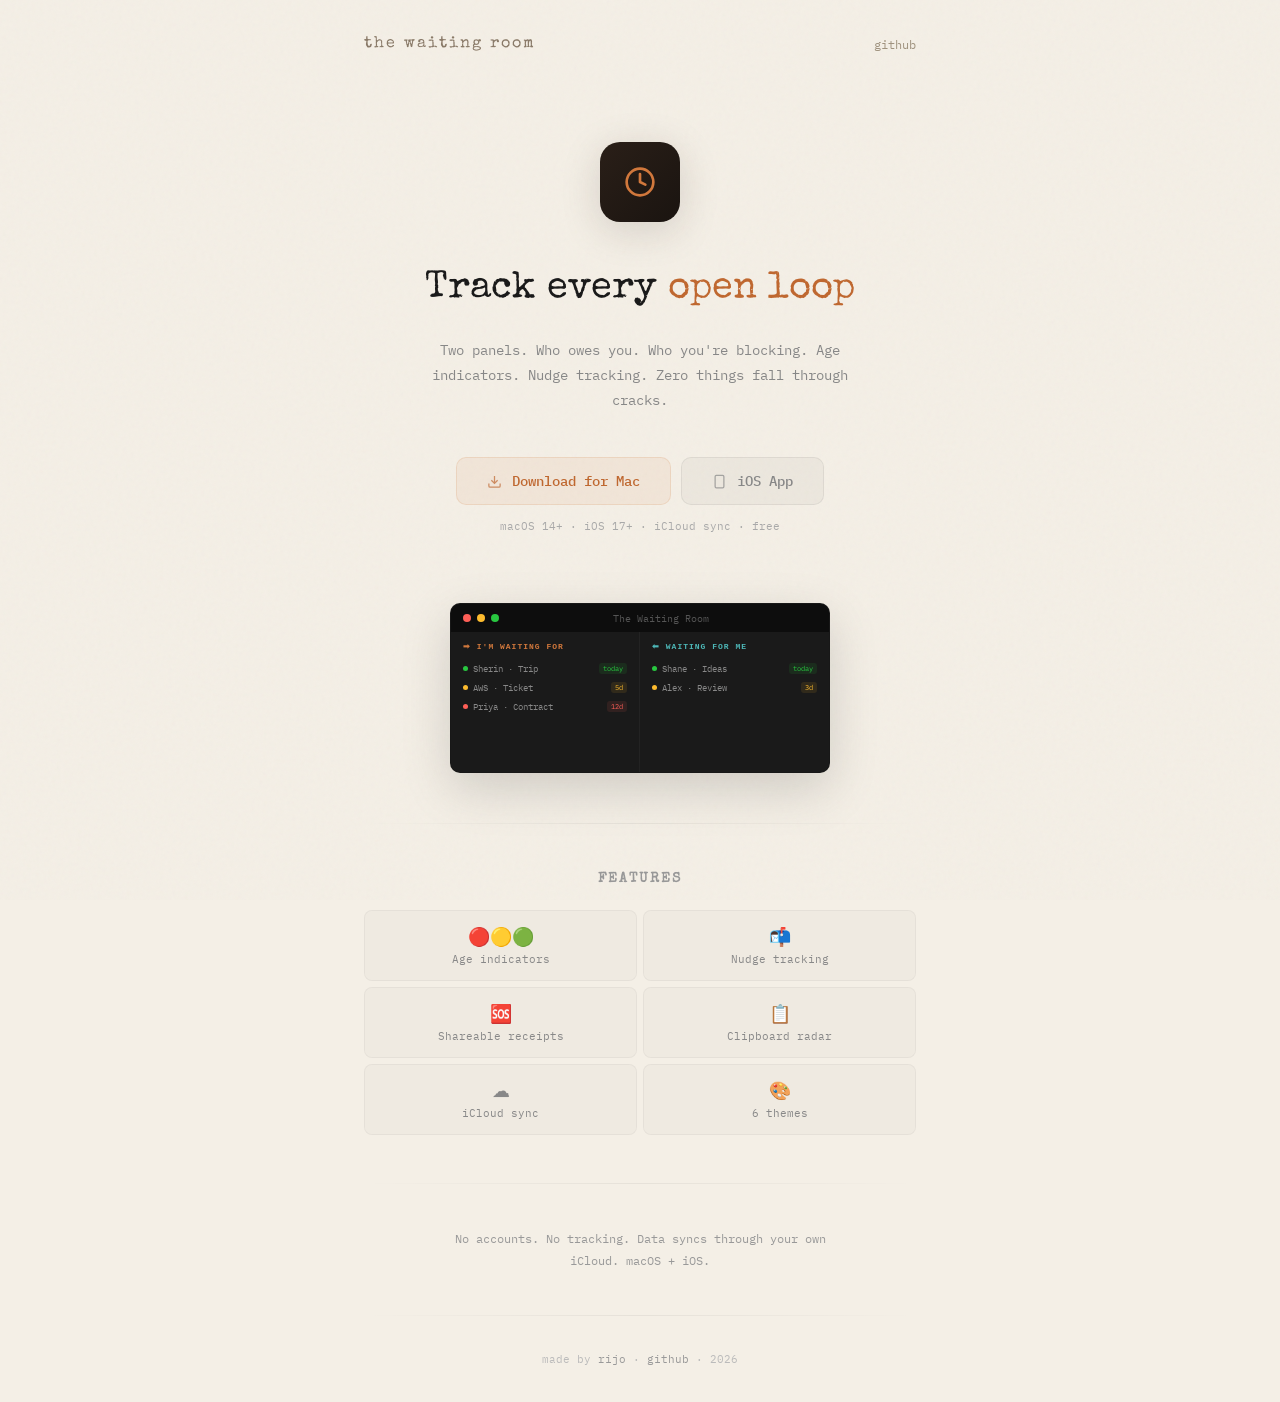
==== commit ab799e2f: "Add CSS mockup and fix footer link Co-Authored-By: Claude Opus 4.6 (1M context) <noreply@anthropic.c" ====
--- a/docs/index.html
+++ b/docs/index.html
@@ -28,13 +28,21 @@
         .btn.sec:hover{background:rgba(0,0,0,.06);color:#4a3f34}
         .meta{margin-top:14px;font-size:11px;color:#aaa}
         .line{width:100%;height:1px;background:linear-gradient(90deg,transparent,rgba(0,0,0,.06),transparent)}
-        .how{width:100%;padding:48px 0}
-        .how h2{font-family:'Special Elite',monospace;font-size:14px;color:#999;letter-spacing:2px;text-transform:uppercase;margin-bottom:28px;text-align:center}
-        .steps{display:flex;flex-direction:column;gap:18px}
-        .step{display:flex;gap:14px;align-items:flex-start}
-        .sn{flex-shrink:0;width:26px;height:26px;border-radius:7px;background:rgba(210,120,60,.08);border:1px solid rgba(210,120,60,.15);display:flex;align-items:center;justify-content:center;font-size:11px;font-weight:600;color:#c06830}
-        .st h3{font-family:'Special Elite',monospace;font-size:14px;color:#3a2e24;margin-bottom:3px}
-        .st p{font-size:12px;color:#999;line-height:1.6}
+        /* Mockup — dual panel */
+        .mockup{width:100%;max-width:380px;margin:20px auto 50px}
+        .mock-app{background:#1a1a1a;border-radius:10px;overflow:hidden;box-shadow:0 16px 50px rgba(0,0,0,.15);border:1px solid rgba(0,0,0,.08)}
+        .mock-titlebar{height:28px;background:#0d0d0d;display:flex;align-items:center;padding:0 12px;gap:6px}
+        .mock-titlebar .dot{width:8px;height:8px;border-radius:50%}
+        .mock-titlebar span{flex:1;text-align:center;font-size:10px;color:#555;font-family:'IBM Plex Mono',monospace}
+        .mock-panels{display:grid;grid-template-columns:1fr 1fr;min-height:140px}
+        .mock-left,.mock-right{padding:10px 12px}
+        .mock-left{border-right:1px solid rgba(255,255,255,.04)}
+        .mock-label{font-size:8px;font-weight:600;letter-spacing:1px;text-transform:uppercase;margin-bottom:8px;font-family:'IBM Plex Mono',monospace}
+        .mock-label.l{color:#d2783c}
+        .mock-label.r{color:#4db8b8}
+        .mock-row{display:flex;align-items:center;gap:5px;padding:4px 0;font-size:9px;font-family:'IBM Plex Mono',monospace;color:#888}
+        .mock-row .d{width:5px;height:5px;border-radius:50%;flex-shrink:0}
+        .mock-row .age{margin-left:auto;font-size:7px;padding:1px 4px;border-radius:3px}
         .features{width:100%;padding:48px 0;text-align:center}
         .features h2{font-family:'Special Elite',monospace;font-size:14px;color:#999;letter-spacing:2px;text-transform:uppercase;margin-bottom:24px}
         .g{display:grid;grid-template-columns:repeat(2,1fr);gap:6px}
@@ -62,6 +70,29 @@
             </div>
             <p class="meta">macOS 14+ &middot; iOS 17+ &middot; iCloud sync &middot; free</p>
         </section>
+        <section class="mockup">
+            <div class="mock-app">
+                <div class="mock-titlebar">
+                    <div class="dot" style="background:#ff5f57"></div>
+                    <div class="dot" style="background:#febc2e"></div>
+                    <div class="dot" style="background:#28c840"></div>
+                    <span>The Waiting Room</span>
+                </div>
+                <div class="mock-panels">
+                    <div class="mock-left">
+                        <div class="mock-label l">&#10145; I'm waiting for</div>
+                        <div class="mock-row"><div class="d" style="background:#28c840"></div>Sherin &middot; Trip<span class="age" style="background:rgba(40,200,64,.1);color:#28c840">today</span></div>
+                        <div class="mock-row"><div class="d" style="background:#febc2e"></div>AWS &middot; Ticket<span class="age" style="background:rgba(254,188,46,.1);color:#febc2e">5d</span></div>
+                        <div class="mock-row"><div class="d" style="background:#ff5f57"></div>Priya &middot; Contract<span class="age" style="background:rgba(255,95,87,.1);color:#ff5f57">12d</span></div>
+                    </div>
+                    <div class="mock-right">
+                        <div class="mock-label r">&#11013; Waiting for me</div>
+                        <div class="mock-row"><div class="d" style="background:#28c840"></div>Shane &middot; Ideas<span class="age" style="background:rgba(40,200,64,.1);color:#28c840">today</span></div>
+                        <div class="mock-row"><div class="d" style="background:#febc2e"></div>Alex &middot; Review<span class="age" style="background:rgba(254,188,46,.1);color:#febc2e">3d</span></div>
+                    </div>
+                </div>
+            </div>
+        </section>
         <div class="line"></div>
         <section class="features">
             <h2>Features</h2>
@@ -77,7 +108,7 @@
         <div class="line"></div>
         <section class="about"><p>No accounts. No tracking. Data syncs through your own iCloud. macOS + iOS.</p></section>
         <div class="line"></div>
-        <footer><p>made by <a href="https://github.com/rijo-george">rijo</a> &middot; <a href="https://github.com/rijo-george/waiting-room">source</a> &middot; 2026</p></footer>
+        <footer><p>made by <a href="https://github.com/rijo-george">rijo</a> &middot; <a href="https://github.com/rijo-george/waiting-room">github</a> &middot; 2026</p></footer>
     </div>
 </body>
 </html>
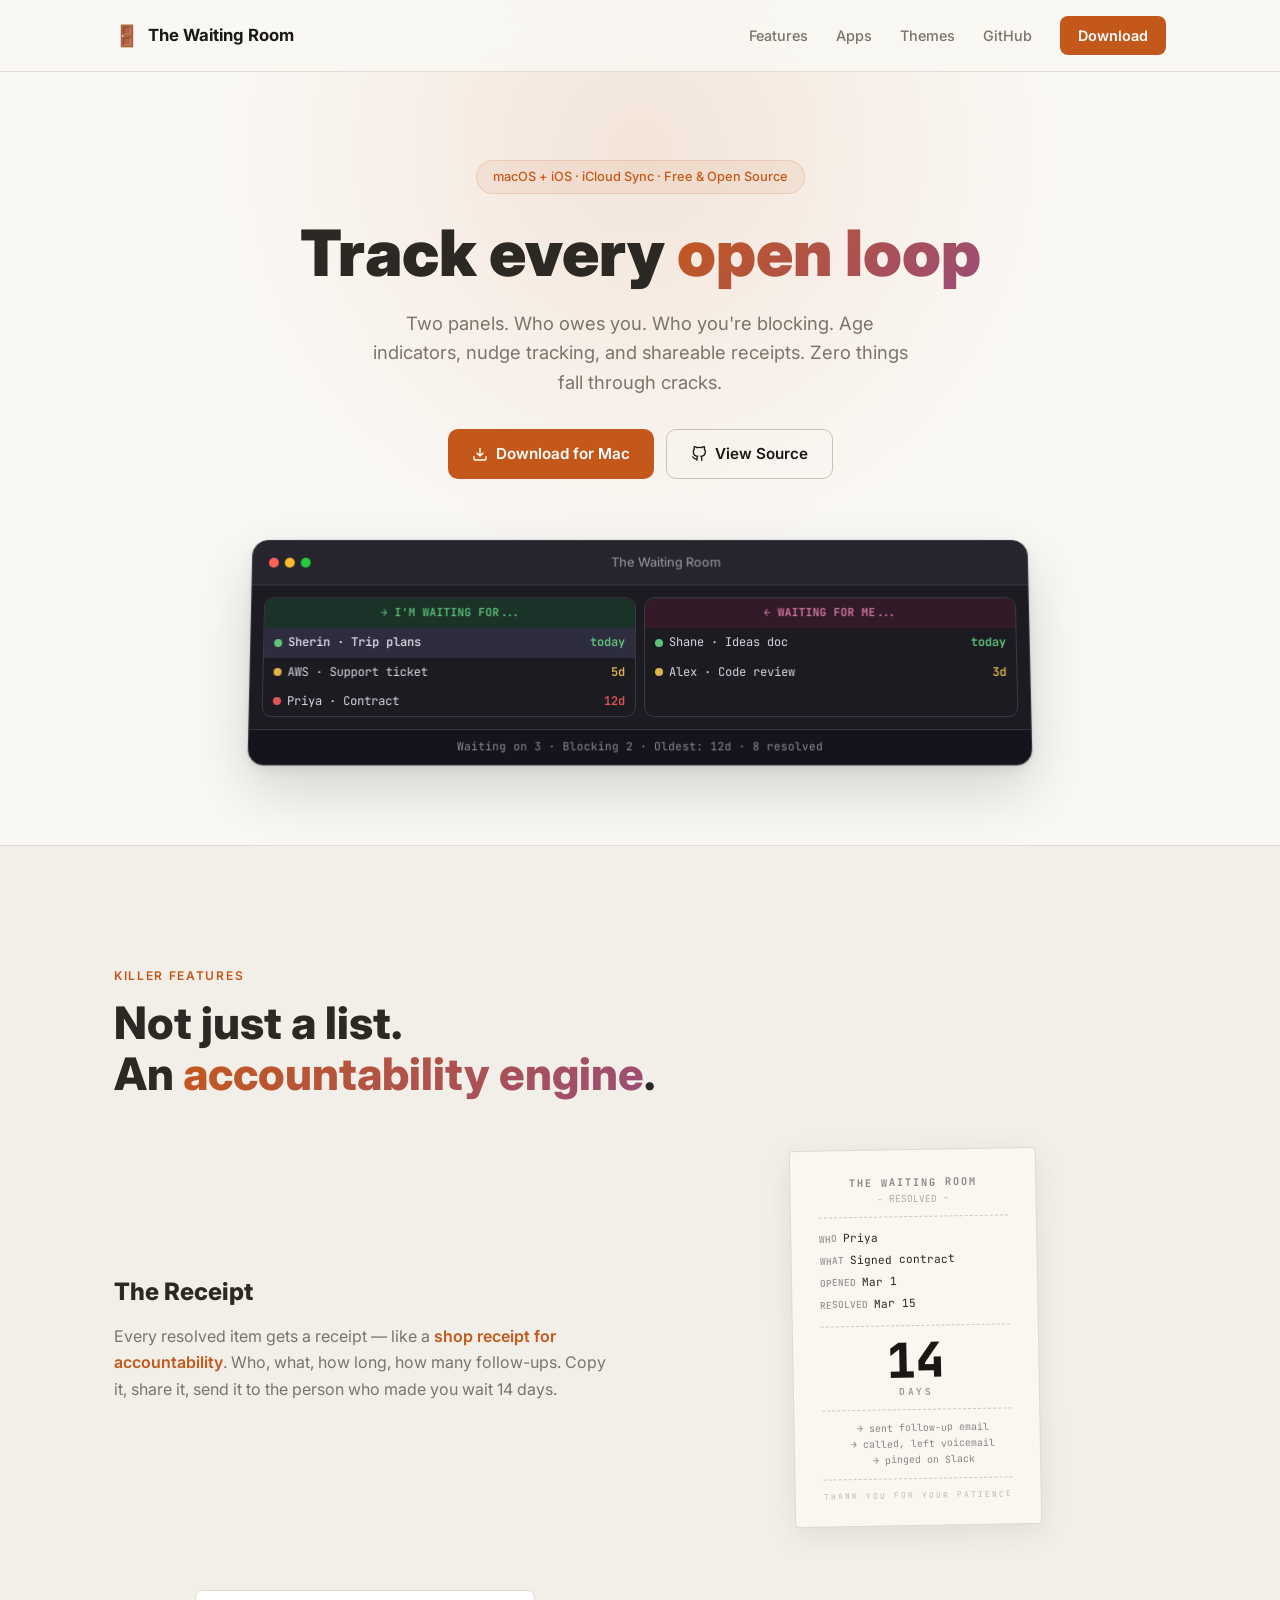
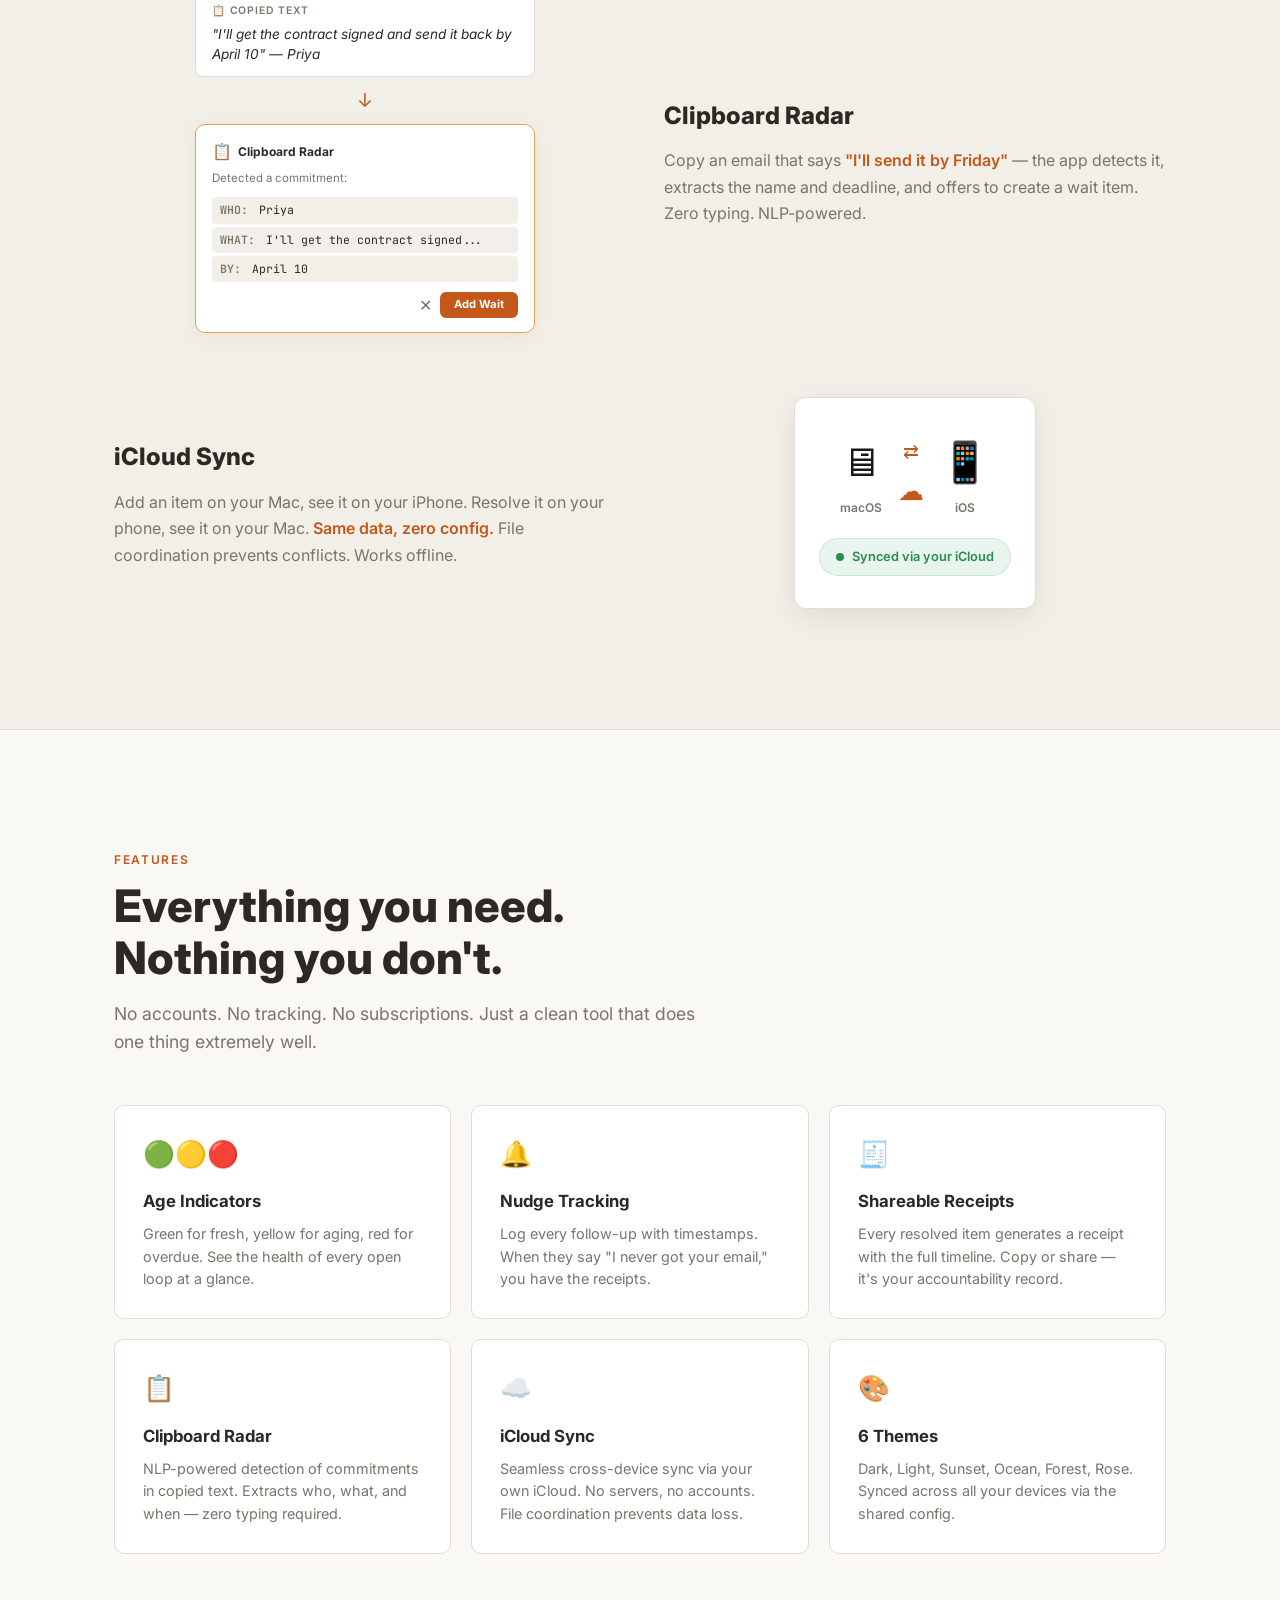
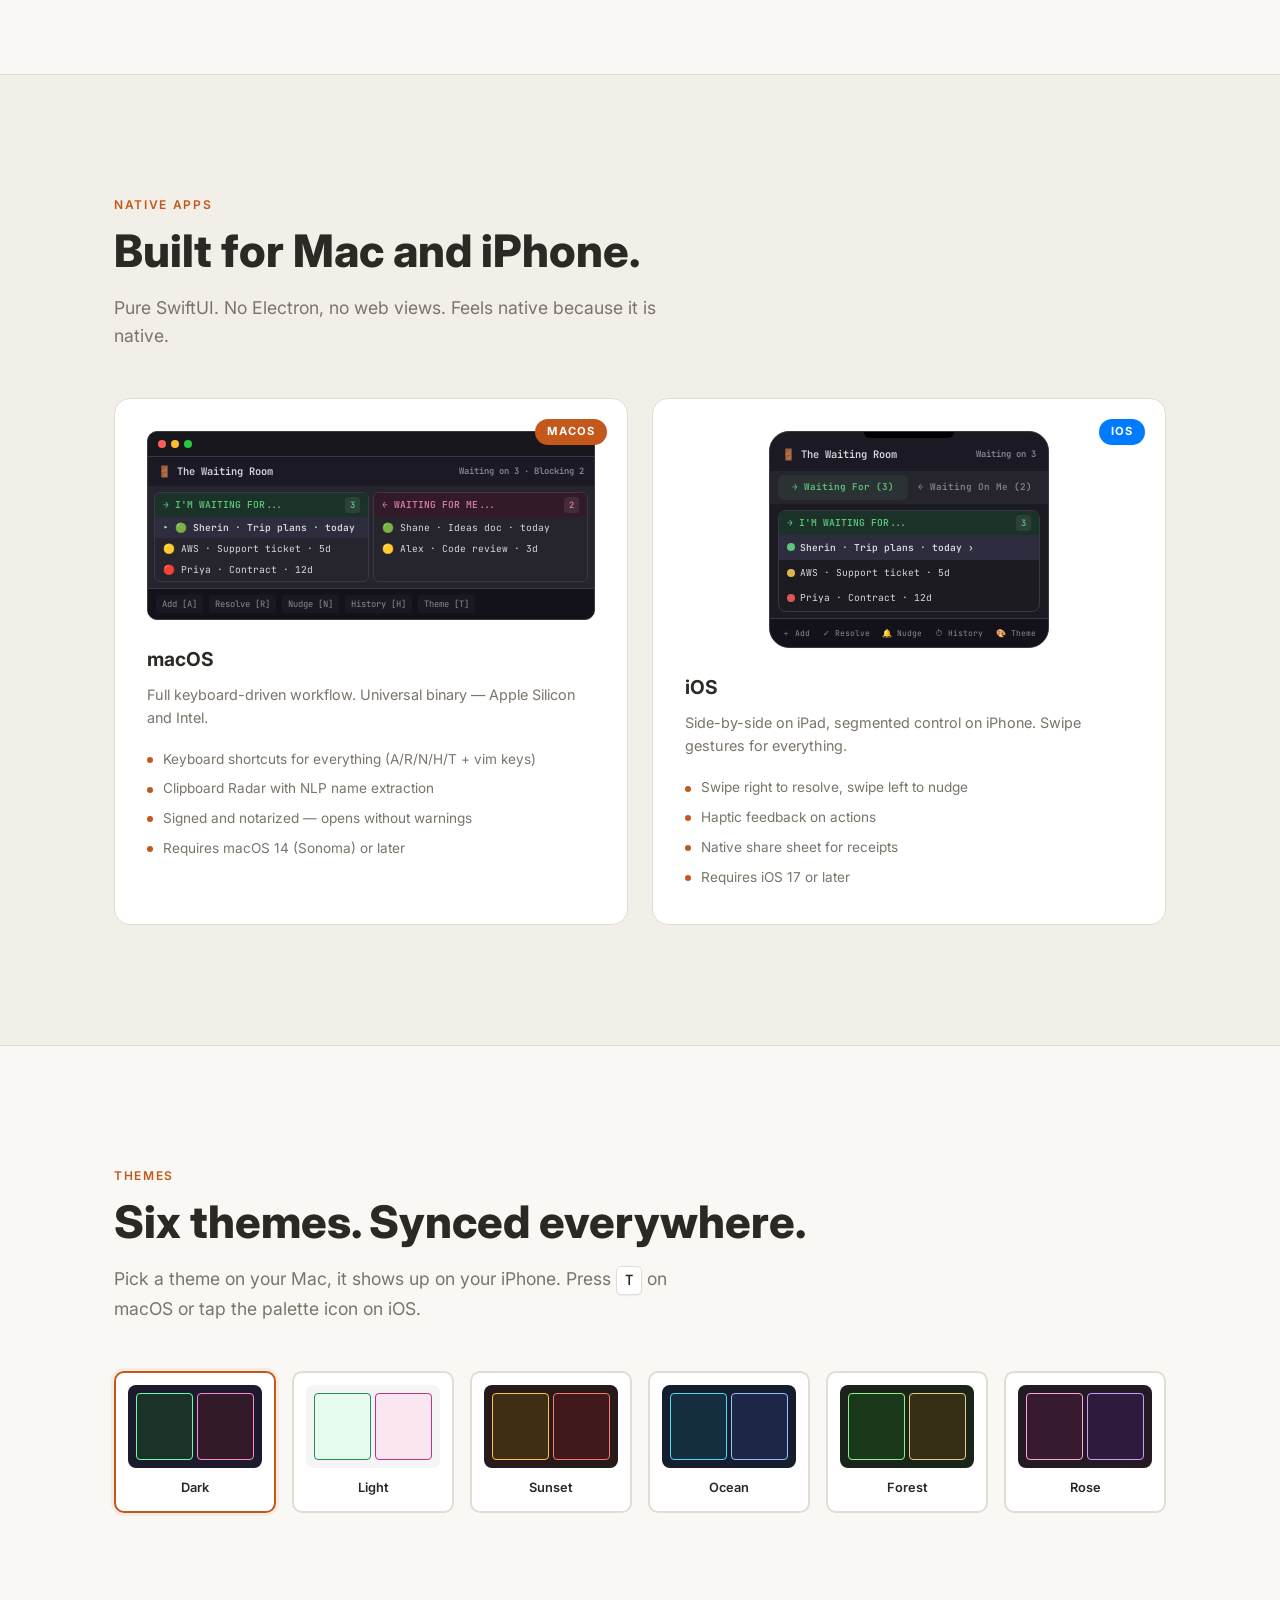
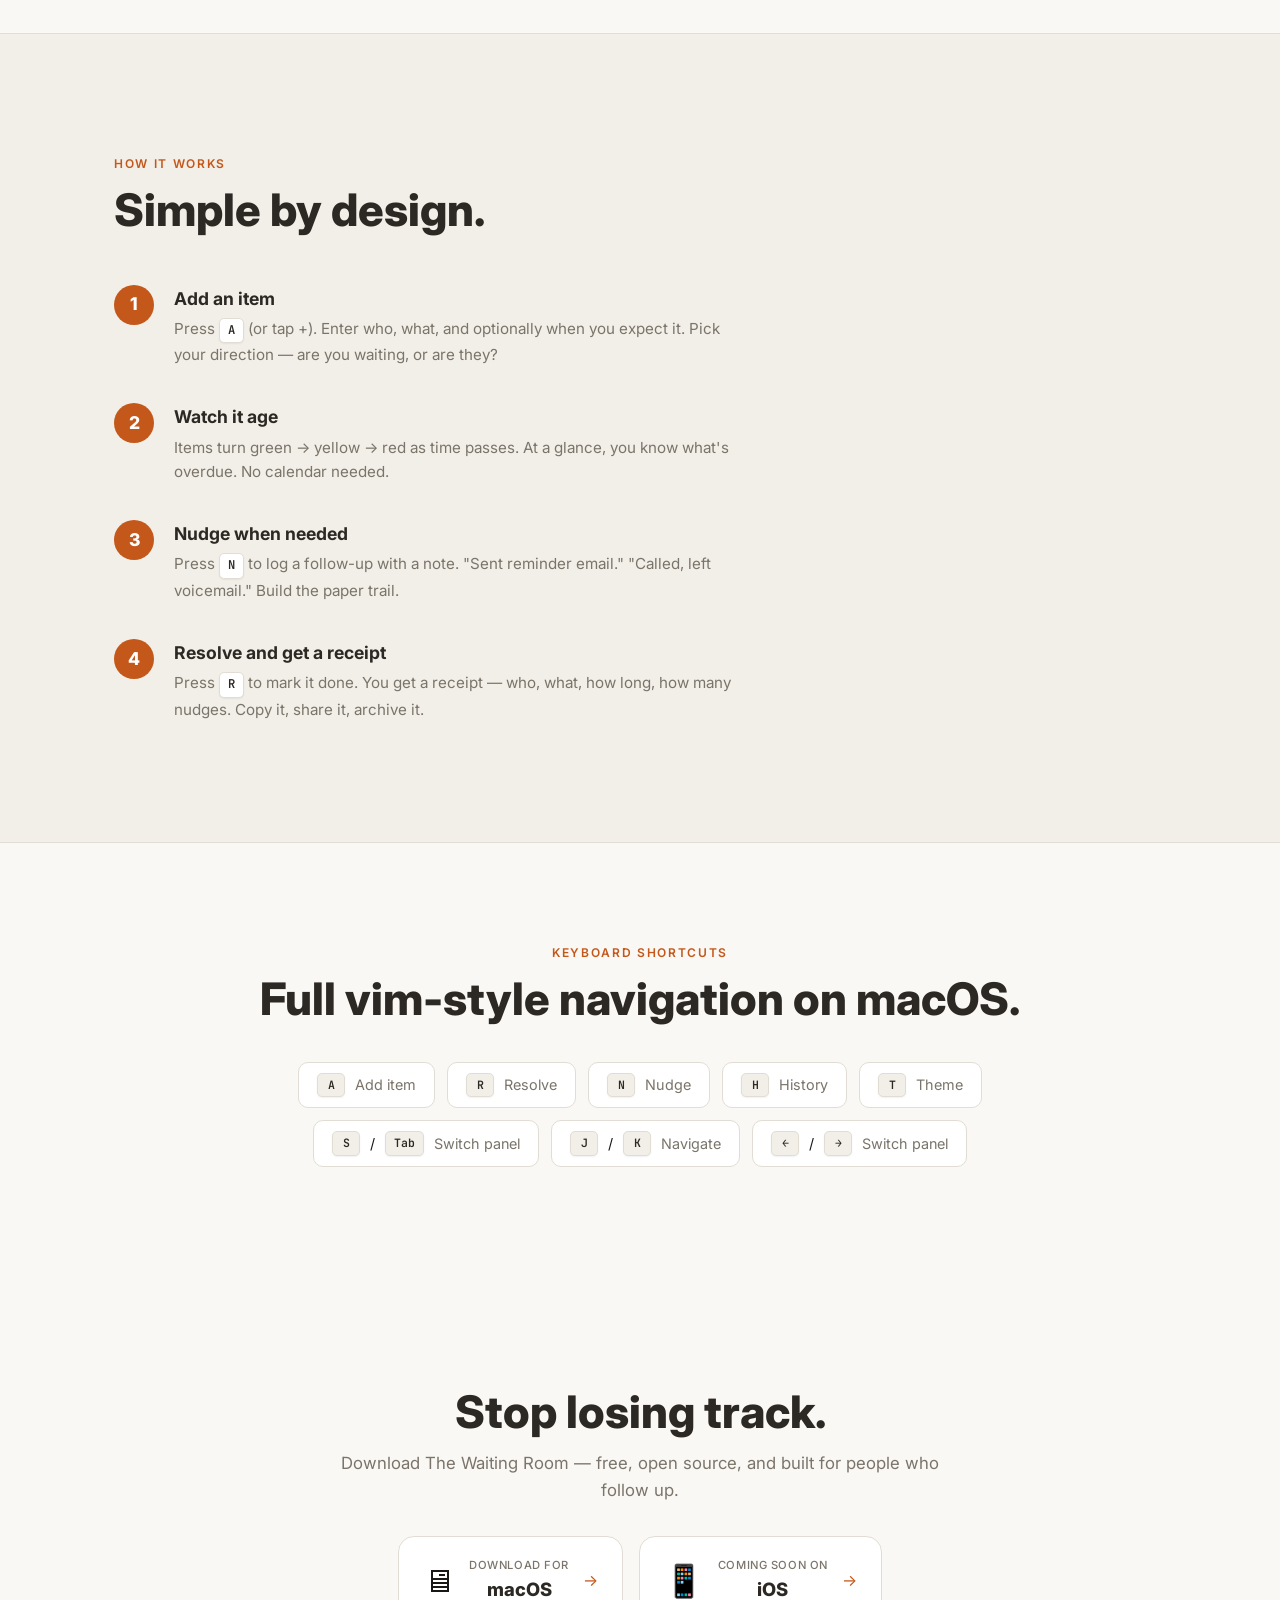
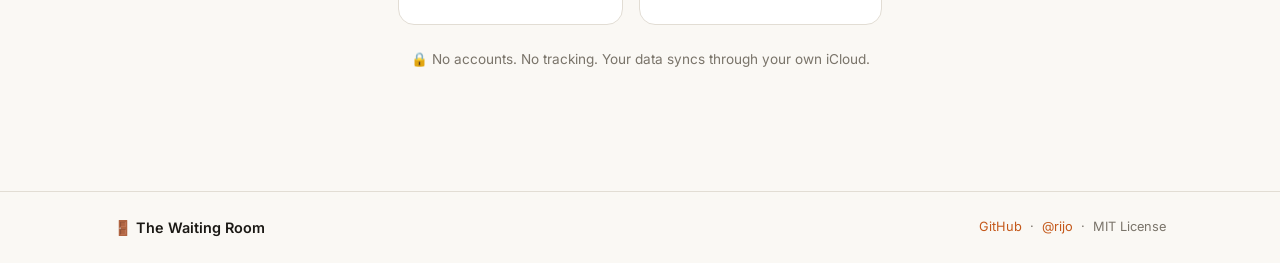
==== commit 24f6b264: "Production-ready: tests, CI, docs, website rebuild, code fixes Website: - Rebuilt index.html to use " ====
--- a/docs/index.html
+++ b/docs/index.html
@@ -1,114 +1,512 @@
 <!DOCTYPE html>
 <html lang="en">
 <head>
-    <meta charset="UTF-8">
-    <meta name="viewport" content="width=device-width, initial-scale=1.0">
-    <title>The Waiting Room — Track Every Open Loop</title>
-    <link rel="preconnect" href="https://fonts.googleapis.com">
-    <link href="https://fonts.googleapis.com/css2?family=IBM+Plex+Mono:wght@400;500;600&family=Special+Elite&display=swap" rel="stylesheet">
-    <style>
-        *{margin:0;padding:0;box-sizing:border-box}
-        body{font-family:'IBM Plex Mono','Courier New',monospace;background:#f4efe6;color:#4a3f34;min-height:100vh;display:flex;flex-direction:column;align-items:center}
-        body::before{content:'';position:fixed;inset:0;opacity:.035;mix-blend-mode:multiply;background-image:url("data:image/svg+xml,%3Csvg viewBox='0 0 256 256' xmlns='http://www.w3.org/2000/svg'%3E%3Cfilter id='n'%3E%3CfeTurbulence type='fractalNoise' baseFrequency='.85' numOctaves='4' stitchTiles='stitch'/%3E%3C/filter%3E%3Crect width='100%25' height='100%25' filter='url(%23n)'/%3E%3C/svg%3E");pointer-events:none;z-index:999}
-        .c{max-width:600px;width:100%;padding:0 24px;display:flex;flex-direction:column;align-items:center;position:relative;z-index:1}
-        header{width:100%;display:flex;justify-content:space-between;align-items:center;padding:36px 0 0}
-        .wm{font-family:'Special Elite',monospace;font-size:16px;color:#8a7a68;letter-spacing:2px}
-        header a{font-size:12px;color:#a0937f;text-decoration:none;transition:color .3s}header a:hover{color:#4a3f34}
-        .hero{text-align:center;padding:90px 0 50px}
-        .icon{width:80px;height:80px;margin:0 auto 44px;background:linear-gradient(135deg,#2a1f18,#1a1410);border-radius:20px;display:flex;align-items:center;justify-content:center;box-shadow:0 8px 40px rgba(40,30,20,.15)}
-        .icon svg{width:32px;height:32px}
-        h1{font-family:'Special Elite',monospace;font-size:clamp(26px,5vw,38px);font-weight:400;color:#1a1a1a;line-height:1.25;margin-bottom:24px}
-        h1 span{color:#c06830}
-        .sub{font-size:14px;line-height:1.8;color:#888;max-width:420px;margin:0 auto 44px}
-        .btns{display:flex;gap:10px;flex-wrap:wrap;justify-content:center}
-        .btn{display:inline-flex;align-items:center;gap:10px;padding:14px 30px;background:rgba(210,120,60,.08);border:1px solid rgba(210,120,60,.15);border-radius:10px;color:#c06830;font-family:'IBM Plex Mono',monospace;font-size:14px;font-weight:500;text-decoration:none;transition:all .3s}
-        .btn:hover{background:rgba(210,120,60,.14);transform:translateY(-1px)}
-        .btn svg{width:15px;height:15px;opacity:.7}
-        .btn.sec{background:rgba(0,0,0,.03);border-color:rgba(0,0,0,.06);color:#888}
-        .btn.sec:hover{background:rgba(0,0,0,.06);color:#4a3f34}
-        .meta{margin-top:14px;font-size:11px;color:#aaa}
-        .line{width:100%;height:1px;background:linear-gradient(90deg,transparent,rgba(0,0,0,.06),transparent)}
-        /* Mockup — dual panel */
-        .mockup{width:100%;max-width:380px;margin:20px auto 50px}
-        .mock-app{background:#1a1a1a;border-radius:10px;overflow:hidden;box-shadow:0 16px 50px rgba(0,0,0,.15);border:1px solid rgba(0,0,0,.08)}
-        .mock-titlebar{height:28px;background:#0d0d0d;display:flex;align-items:center;padding:0 12px;gap:6px}
-        .mock-titlebar .dot{width:8px;height:8px;border-radius:50%}
-        .mock-titlebar span{flex:1;text-align:center;font-size:10px;color:#555;font-family:'IBM Plex Mono',monospace}
-        .mock-panels{display:grid;grid-template-columns:1fr 1fr;min-height:140px}
-        .mock-left,.mock-right{padding:10px 12px}
-        .mock-left{border-right:1px solid rgba(255,255,255,.04)}
-        .mock-label{font-size:8px;font-weight:600;letter-spacing:1px;text-transform:uppercase;margin-bottom:8px;font-family:'IBM Plex Mono',monospace}
-        .mock-label.l{color:#d2783c}
-        .mock-label.r{color:#4db8b8}
-        .mock-row{display:flex;align-items:center;gap:5px;padding:4px 0;font-size:9px;font-family:'IBM Plex Mono',monospace;color:#888}
-        .mock-row .d{width:5px;height:5px;border-radius:50%;flex-shrink:0}
-        .mock-row .age{margin-left:auto;font-size:7px;padding:1px 4px;border-radius:3px}
-        .features{width:100%;padding:48px 0;text-align:center}
-        .features h2{font-family:'Special Elite',monospace;font-size:14px;color:#999;letter-spacing:2px;text-transform:uppercase;margin-bottom:24px}
-        .g{display:grid;grid-template-columns:repeat(2,1fr);gap:6px}
-        .chip{padding:14px 12px;border-radius:8px;background:rgba(0,0,0,.02);border:1px solid rgba(0,0,0,.04);font-size:11px;color:#888;transition:all .25s}
-        .chip:hover{background:rgba(210,120,60,.06);color:#4a3f34}
-        .chip .e{display:block;font-size:18px;margin-bottom:4px}
-        .about{width:100%;padding:44px 0;text-align:center}
-        .about p{font-size:12px;color:#999;line-height:1.8;max-width:400px;margin:0 auto}
-        footer{width:100%;padding:36px 0;text-align:center}
-        footer p{font-size:11px;color:#bbb}
-        footer a{color:#999;text-decoration:none}footer a:hover{color:#4a3f34}
-        @media(max-width:540px){.hero{padding:60px 0 40px}.g{grid-template-columns:1fr}.btns{flex-direction:column;align-items:center}}
-    </style>
+  <meta charset="UTF-8">
+  <meta name="viewport" content="width=device-width, initial-scale=1.0">
+  <title>The Waiting Room — Track Every Open Loop</title>
+  <meta name="description" content="Two panels. Who owes you. Who you're blocking. Age indicators, nudge tracking, receipts, iCloud sync. Native macOS + iOS.">
+  <meta name="theme-color" content="#c4581a">
+  <meta property="og:title" content="The Waiting Room — Track Every Open Loop">
+  <meta property="og:description" content="Two panels. Who owes you. Who you're blocking. Native macOS + iOS with iCloud sync.">
+  <meta property="og:type" content="website">
+  <link rel="preconnect" href="https://fonts.googleapis.com">
+  <link rel="preconnect" href="https://fonts.gstatic.com" crossorigin>
+  <link href="https://fonts.googleapis.com/css2?family=Inter:wght@400;500;600;700;800;900&family=JetBrains+Mono:wght@400;500;600;700&display=swap" rel="stylesheet">
+  <link rel="stylesheet" href="style.css">
 </head>
 <body>
-    <div class="c">
-        <header><div class="wm">the waiting room</div><a href="https://github.com/rijo-george/waiting-room">github</a></header>
-        <section class="hero">
-            <div class="icon"><svg viewBox="0 0 24 24" fill="none" stroke="#d2783c" stroke-width="2" stroke-linecap="round" stroke-linejoin="round"><circle cx="12" cy="12" r="10"/><polyline points="12 6 12 12 16 14"/></svg></div>
-            <h1>Track every <span>open loop</span></h1>
-            <p class="sub">Two panels. Who owes you. Who you're blocking. Age indicators. Nudge tracking. Zero things fall through cracks.</p>
-            <div class="btns">
-                <a href="https://github.com/rijo-george/waiting-room/releases/download/v2.1.0/WaitingRoom-1.0.0.dmg" class="btn"><svg viewBox="0 0 24 24" fill="none" stroke="currentColor" stroke-width="2"><path d="M21 15v4a2 2 0 01-2 2H5a2 2 0 01-2-2v-4M7 10l5 5 5-5M12 15V3"/></svg>Download for Mac</a>
-                <a href="https://apps.apple.com/app/the-waiting-room/id0000000000" class="btn sec"><svg viewBox="0 0 24 24" fill="none" stroke="currentColor" stroke-width="2"><rect x="5" y="2" width="14" height="20" rx="2"/><line x1="12" y1="18" x2="12.01" y2="18"/></svg>iOS App</a>
-            </div>
-            <p class="meta">macOS 14+ &middot; iOS 17+ &middot; iCloud sync &middot; free</p>
-        </section>
-        <section class="mockup">
-            <div class="mock-app">
-                <div class="mock-titlebar">
-                    <div class="dot" style="background:#ff5f57"></div>
-                    <div class="dot" style="background:#febc2e"></div>
-                    <div class="dot" style="background:#28c840"></div>
-                    <span>The Waiting Room</span>
+
+<!-- ── Nav ──────────────────────────────────────────────────────── -->
+<nav class="nav">
+  <div class="nav-inner">
+    <div class="nav-logo">
+      <span class="nav-icon">🚪</span> The Waiting Room
+    </div>
+    <div class="nav-links">
+      <a href="#features">Features</a>
+      <a href="#apps">Apps</a>
+      <a href="#themes">Themes</a>
+      <a href="https://github.com/rijo-george/waiting-room">GitHub</a>
+      <a href="#download" class="nav-cta">Download</a>
+    </div>
+  </div>
+</nav>
+
+<!-- ── Hero ─────────────────────────────────────────────────────── -->
+<section class="hero">
+  <div class="hero-glow"></div>
+  <div class="hero-content">
+    <div class="hero-badge">macOS + iOS · iCloud Sync · Free &amp; Open Source</div>
+    <h1>Track every <span class="gradient-text">open loop</span></h1>
+    <p class="hero-sub">Two panels. Who owes you. Who you're blocking. Age indicators, nudge tracking, and shareable receipts. Zero things fall through cracks.</p>
+    <div class="hero-actions">
+      <a href="https://github.com/rijo-george/waiting-room/releases/latest" class="btn btn-primary">
+        <svg width="16" height="16" viewBox="0 0 24 24" fill="none" stroke="currentColor" stroke-width="2"><path d="M21 15v4a2 2 0 01-2 2H5a2 2 0 01-2-2v-4M7 10l5 5 5-5M12 15V3"/></svg>
+        Download for Mac
+      </a>
+      <a href="https://github.com/rijo-george/waiting-room" class="btn btn-ghost">
+        <svg width="16" height="16" viewBox="0 0 24 24" fill="none" stroke="currentColor" stroke-width="2"><path d="M9 19c-5 1.5-5-2.5-7-3m14 6v-3.87a3.37 3.37 0 0 0-.94-2.61c3.14-.35 6.44-1.54 6.44-7A5.44 5.44 0 0 0 20 4.77 5.07 5.07 0 0 0 19.91 1S18.73.65 16 2.48a13.38 13.38 0 0 0-7 0C6.27.65 5.09 1 5.09 1A5.07 5.07 0 0 0 5 4.77a5.44 5.44 0 0 0-1.5 3.78c0 5.42 3.3 6.61 6.44 7A3.37 3.37 0 0 0 9 18.13V22"/></svg>
+        View Source
+      </a>
+    </div>
+
+    <!-- Hero Mockup -->
+    <div class="hero-visual">
+      <div class="mockup">
+        <div class="mockup-bar">
+          <div class="mockup-dots">
+            <div class="dot dot-red"></div>
+            <div class="dot dot-yellow"></div>
+            <div class="dot dot-green"></div>
+          </div>
+          <span class="mockup-title">The Waiting Room</span>
+        </div>
+        <div class="mockup-body">
+          <!-- Left panel -->
+          <div class="mock-panel">
+            <div class="mock-panel-header mock-left-header">→ I'M WAITING FOR...</div>
+            <div class="mock-item mock-selected">
+              <div class="mock-dot mock-green"></div>
+              <span>Sherin · Trip plans</span>
+              <span class="mock-age mock-age-green" style="margin-left:auto">today</span>
+            </div>
+            <div class="mock-item">
+              <div class="mock-dot mock-yellow"></div>
+              <span>AWS · Support ticket</span>
+              <span class="mock-age mock-age-yellow" style="margin-left:auto">5d</span>
+            </div>
+            <div class="mock-item">
+              <div class="mock-dot mock-red"></div>
+              <span>Priya · Contract</span>
+              <span class="mock-age mock-age-red" style="margin-left:auto">12d</span>
+            </div>
+          </div>
+          <!-- Right panel -->
+          <div class="mock-panel">
+            <div class="mock-panel-header mock-right-header">← WAITING FOR ME...</div>
+            <div class="mock-item">
+              <div class="mock-dot mock-green"></div>
+              <span>Shane · Ideas doc</span>
+              <span class="mock-age mock-age-green" style="margin-left:auto">today</span>
+            </div>
+            <div class="mock-item">
+              <div class="mock-dot mock-yellow"></div>
+              <span>Alex · Code review</span>
+              <span class="mock-age mock-age-yellow" style="margin-left:auto">3d</span>
+            </div>
+          </div>
+        </div>
+        <div class="mockup-status">Waiting on 3 · Blocking 2 · Oldest: 12d · 8 resolved</div>
+      </div>
+    </div>
+  </div>
+</section>
+
+<!-- ── Killer Features ──────────────────────────────────────────── -->
+<section class="killer" id="killer">
+  <div class="section-inner">
+    <div class="section-label">Killer Features</div>
+    <h2>Not just a list.<br>An <span class="gradient-text">accountability engine</span>.</h2>
+
+    <div class="killer-grid">
+      <!-- The Receipt -->
+      <div class="killer-card">
+        <div class="killer-text">
+          <h3>The Receipt</h3>
+          <p>Every resolved item gets a receipt — like a <em>shop receipt for accountability</em>. Who, what, how long, how many follow-ups. Copy it, share it, send it to the person who made you wait 14 days.</p>
+        </div>
+        <div class="receipt-mock">
+          <div class="receipt-header">THE WAITING ROOM</div>
+          <div class="receipt-sub">- RESOLVED -</div>
+          <div class="receipt-divider"></div>
+          <div class="receipt-row"><span class="receipt-label">WHO </span> Priya</div>
+          <div class="receipt-row"><span class="receipt-label">WHAT </span> Signed contract</div>
+          <div class="receipt-row"><span class="receipt-label">OPENED </span> Mar 1</div>
+          <div class="receipt-row"><span class="receipt-label">RESOLVED </span> Mar 15</div>
+          <div class="receipt-divider"></div>
+          <div class="receipt-big">14</div>
+          <div class="receipt-big-label">DAYS</div>
+          <div class="receipt-divider"></div>
+          <div class="receipt-nudge">→ sent follow-up email</div>
+          <div class="receipt-nudge">→ called, left voicemail</div>
+          <div class="receipt-nudge">→ pinged on Slack</div>
+          <div class="receipt-divider"></div>
+          <div class="receipt-footer">THANK YOU FOR YOUR PATIENCE</div>
+        </div>
+      </div>
+
+      <!-- Clipboard Radar -->
+      <div class="killer-card killer-card-reverse">
+        <div class="killer-text">
+          <h3>Clipboard Radar</h3>
+          <p>Copy an email that says <em>"I'll send it by Friday"</em> — the app detects it, extracts the name and deadline, and offers to create a wait item. Zero typing. NLP-powered.</p>
+        </div>
+        <div class="radar-mock">
+          <div class="radar-source">
+            <div class="radar-source-label">📋 Copied text</div>
+            <div class="radar-source-text">"I'll get the contract signed and send it back by April 10" — Priya</div>
+          </div>
+          <div class="radar-arrow">↓</div>
+          <div class="radar-banner">
+            <div class="radar-banner-header">
+              <span class="radar-icon">📋</span>
+              <span class="radar-title">Clipboard Radar</span>
+            </div>
+            <div class="radar-detected">Detected a commitment:</div>
+            <div class="radar-fields">
+              <div class="radar-field"><span>WHO:</span> Priya</div>
+              <div class="radar-field"><span>WHAT:</span> I'll get the contract signed...</div>
+              <div class="radar-field"><span>BY:</span> April 10</div>
+            </div>
+            <div class="radar-actions">
+              <span class="radar-btn-dismiss">✕</span>
+              <span class="radar-btn-add">Add Wait</span>
+            </div>
+          </div>
+        </div>
+      </div>
+
+      <!-- iCloud Sync -->
+      <div class="killer-card">
+        <div class="killer-text">
+          <h3>iCloud Sync</h3>
+          <p>Add an item on your Mac, see it on your iPhone. Resolve it on your phone, see it on your Mac. <em>Same data, zero config.</em> File coordination prevents conflicts. Works offline.</p>
+        </div>
+        <div class="sync-mock">
+          <div class="sync-devices">
+            <div class="sync-device">
+              <div class="sync-device-icon">🖥</div>
+              <div class="sync-device-label">macOS</div>
+            </div>
+            <div class="sync-arrows">
+              <span class="sync-arrow">⇄</span>
+              <span class="sync-cloud">☁</span>
+            </div>
+            <div class="sync-device">
+              <div class="sync-device-icon">📱</div>
+              <div class="sync-device-label">iOS</div>
+            </div>
+          </div>
+          <div class="sync-status">
+            <div class="sync-dot-live"></div>
+            Synced via your iCloud
+          </div>
+        </div>
+      </div>
+    </div>
+  </div>
+</section>
+
+<!-- ── Features ─────────────────────────────────────────────────── -->
+<section class="features" id="features">
+  <div class="section-inner">
+    <div class="section-label">Features</div>
+    <h2>Everything you need.<br>Nothing you don't.</h2>
+    <p class="section-sub">No accounts. No tracking. No subscriptions. Just a clean tool that does one thing extremely well.</p>
+
+    <div class="features-grid">
+      <div class="feature-card">
+        <div class="feature-icon">🟢🟡🔴</div>
+        <h3>Age Indicators</h3>
+        <p>Green for fresh, yellow for aging, red for overdue. See the health of every open loop at a glance.</p>
+      </div>
+      <div class="feature-card">
+        <div class="feature-icon">🔔</div>
+        <h3>Nudge Tracking</h3>
+        <p>Log every follow-up with timestamps. When they say "I never got your email," you have the receipts.</p>
+      </div>
+      <div class="feature-card">
+        <div class="feature-icon">🧾</div>
+        <h3>Shareable Receipts</h3>
+        <p>Every resolved item generates a receipt with the full timeline. Copy or share — it's your accountability record.</p>
+      </div>
+      <div class="feature-card">
+        <div class="feature-icon">📋</div>
+        <h3>Clipboard Radar</h3>
+        <p>NLP-powered detection of commitments in copied text. Extracts who, what, and when — zero typing required.</p>
+      </div>
+      <div class="feature-card">
+        <div class="feature-icon">☁️</div>
+        <h3>iCloud Sync</h3>
+        <p>Seamless cross-device sync via your own iCloud. No servers, no accounts. File coordination prevents data loss.</p>
+      </div>
+      <div class="feature-card">
+        <div class="feature-icon">🎨</div>
+        <h3>6 Themes</h3>
+        <p>Dark, Light, Sunset, Ocean, Forest, Rose. Synced across all your devices via the shared config.</p>
+      </div>
+    </div>
+  </div>
+</section>
+
+<!-- ── Apps ──────────────────────────────────────────────────────── -->
+<section class="apps" id="apps">
+  <div class="section-inner">
+    <div class="section-label">Native Apps</div>
+    <h2>Built for Mac and iPhone.</h2>
+    <p class="section-sub">Pure SwiftUI. No Electron, no web views. Feels native because it is native.</p>
+
+    <div class="apps-grid">
+      <!-- macOS card -->
+      <div class="app-card">
+        <span class="app-badge">macOS</span>
+        <div class="app-preview">
+          <div class="app-mockup-mac">
+            <div class="mac-titlebar">
+              <div class="dot dot-red"></div>
+              <div class="dot dot-yellow"></div>
+              <div class="dot dot-green"></div>
+            </div>
+            <div class="mac-body">
+              <div class="mac-row mac-header-row">
+                <span>🚪 The Waiting Room</span>
+                <span class="mac-status">Waiting on 3 · Blocking 2</span>
+              </div>
+              <div class="mac-panels">
+                <div class="mac-panel">
+                  <div class="mac-panel-title mac-left-title">→ I'M WAITING FOR... <span class="mac-count">3</span></div>
+                  <div class="mac-row-item mac-row-selected">▸ 🟢 Sherin · Trip plans · today</div>
+                  <div class="mac-row-item">🟡 AWS · Support ticket · 5d</div>
+                  <div class="mac-row-item">🔴 Priya · Contract · 12d</div>
                 </div>
-                <div class="mock-panels">
-                    <div class="mock-left">
-                        <div class="mock-label l">&#10145; I'm waiting for</div>
-                        <div class="mock-row"><div class="d" style="background:#28c840"></div>Sherin &middot; Trip<span class="age" style="background:rgba(40,200,64,.1);color:#28c840">today</span></div>
-                        <div class="mock-row"><div class="d" style="background:#febc2e"></div>AWS &middot; Ticket<span class="age" style="background:rgba(254,188,46,.1);color:#febc2e">5d</span></div>
-                        <div class="mock-row"><div class="d" style="background:#ff5f57"></div>Priya &middot; Contract<span class="age" style="background:rgba(255,95,87,.1);color:#ff5f57">12d</span></div>
-                    </div>
-                    <div class="mock-right">
-                        <div class="mock-label r">&#11013; Waiting for me</div>
-                        <div class="mock-row"><div class="d" style="background:#28c840"></div>Shane &middot; Ideas<span class="age" style="background:rgba(40,200,64,.1);color:#28c840">today</span></div>
-                        <div class="mock-row"><div class="d" style="background:#febc2e"></div>Alex &middot; Review<span class="age" style="background:rgba(254,188,46,.1);color:#febc2e">3d</span></div>
-                    </div>
+                <div class="mac-panel">
+                  <div class="mac-panel-title mac-right-title">← WAITING FOR ME... <span class="mac-count">2</span></div>
+                  <div class="mac-row-item">🟢 Shane · Ideas doc · today</div>
+                  <div class="mac-row-item">🟡 Alex · Code review · 3d</div>
                 </div>
-            </div>
-        </section>
-        <div class="line"></div>
-        <section class="features">
-            <h2>Features</h2>
-            <div class="g">
-                <div class="chip"><span class="e">&#128308;&#128993;&#128994;</span>Age indicators</div>
-                <div class="chip"><span class="e">&#128236;</span>Nudge tracking</div>
-                <div class="chip"><span class="e">&#127384;</span>Shareable receipts</div>
-                <div class="chip"><span class="e">&#128203;</span>Clipboard radar</div>
-                <div class="chip"><span class="e">&#9729;</span>iCloud sync</div>
-                <div class="chip"><span class="e">&#127912;</span>6 themes</div>
-            </div>
-        </section>
-        <div class="line"></div>
-        <section class="about"><p>No accounts. No tracking. Data syncs through your own iCloud. macOS + iOS.</p></section>
-        <div class="line"></div>
-        <footer><p>made by <a href="https://github.com/rijo-george">rijo</a> &middot; <a href="https://github.com/rijo-george/waiting-room">github</a> &middot; 2026</p></footer>
-    </div>
+              </div>
+              <div class="mac-toolbar">
+                <span class="mac-tool-btn">Add [A]</span>
+                <span class="mac-tool-btn">Resolve [R]</span>
+                <span class="mac-tool-btn">Nudge [N]</span>
+                <span class="mac-tool-btn">History [H]</span>
+                <span class="mac-tool-btn">Theme [T]</span>
+              </div>
+            </div>
+          </div>
+        </div>
+        <h3>macOS</h3>
+        <p>Full keyboard-driven workflow. Universal binary — Apple Silicon and Intel.</p>
+        <ul class="app-features">
+          <li>Keyboard shortcuts for everything (A/R/N/H/T + vim keys)</li>
+          <li>Clipboard Radar with NLP name extraction</li>
+          <li>Signed and notarized — opens without warnings</li>
+          <li>Requires macOS 14 (Sonoma) or later</li>
+        </ul>
+      </div>
+
+      <!-- iOS card -->
+      <div class="app-card">
+        <span class="app-badge app-badge-ios">iOS</span>
+        <div class="app-preview">
+          <div class="ios-mockup">
+            <div class="ios-notch"></div>
+            <div class="ios-body">
+              <div class="ios-header">
+                <span>🚪 The Waiting Room</span>
+                <span class="ios-status-text">Waiting on 3</span>
+              </div>
+              <div class="ios-tabs">
+                <div class="ios-tab ios-tab-active">→ Waiting For (3)</div>
+                <div class="ios-tab">← Waiting On Me (2)</div>
+              </div>
+              <div class="ios-panel">
+                <div class="ios-panel-title ios-left-title">→ I'M WAITING FOR... <span class="mac-count">3</span></div>
+                <div class="ios-row ios-row-selected">
+                  <div class="mock-dot mock-green"></div>
+                  Sherin · Trip plans · today ›
+                </div>
+                <div class="ios-row">
+                  <div class="mock-dot mock-yellow"></div>
+                  AWS · Support ticket · 5d
+                </div>
+                <div class="ios-row">
+                  <div class="mock-dot mock-red"></div>
+                  Priya · Contract · 12d
+                </div>
+              </div>
+              <div class="ios-toolbar">
+                <span class="ios-tool-btn">＋ Add</span>
+                <span class="ios-tool-btn">✓ Resolve</span>
+                <span class="ios-tool-btn">🔔 Nudge</span>
+                <span class="ios-tool-btn">⏱ History</span>
+                <span class="ios-tool-btn">🎨 Theme</span>
+              </div>
+            </div>
+          </div>
+        </div>
+        <h3>iOS</h3>
+        <p>Side-by-side on iPad, segmented control on iPhone. Swipe gestures for everything.</p>
+        <ul class="app-features">
+          <li>Swipe right to resolve, swipe left to nudge</li>
+          <li>Haptic feedback on actions</li>
+          <li>Native share sheet for receipts</li>
+          <li>Requires iOS 17 or later</li>
+        </ul>
+      </div>
+    </div>
+  </div>
+</section>
+
+<!-- ── Themes ────────────────────────────────────────────────────── -->
+<section class="themes" id="themes">
+  <div class="section-inner">
+    <div class="section-label">Themes</div>
+    <h2>Six themes. Synced everywhere.</h2>
+    <p class="section-sub">Pick a theme on your Mac, it shows up on your iPhone. Press <kbd>T</kbd> on macOS or tap the palette icon on iOS.</p>
+
+    <div class="themes-grid">
+      <div class="theme-card active">
+        <div class="theme-preview" style="background:#1c1b2e">
+          <div class="tp-left" style="background:#1a3228;border-color:#66ffab"></div>
+          <div class="tp-right" style="background:#321a28;border-color:#ff87cc"></div>
+        </div>
+        <div class="theme-name">Dark</div>
+      </div>
+      <div class="theme-card">
+        <div class="theme-preview" style="background:#f5f5f8">
+          <div class="tp-left" style="background:#e6faed;border-color:#228c55"></div>
+          <div class="tp-right" style="background:#fae6f0;border-color:#bf3380"></div>
+        </div>
+        <div class="theme-name">Light</div>
+      </div>
+      <div class="theme-card">
+        <div class="theme-preview" style="background:#261a1a">
+          <div class="tp-left" style="background:#402e14;border-color:#ffc04d"></div>
+          <div class="tp-right" style="background:#401a1a;border-color:#ff7373"></div>
+        </div>
+        <div class="theme-name">Sunset</div>
+      </div>
+      <div class="theme-card">
+        <div class="theme-preview" style="background:#141e2e">
+          <div class="tp-left" style="background:#142e40;border-color:#4dd9f2"></div>
+          <div class="tp-right" style="background:#1e2647;border-color:#99bfff"></div>
+        </div>
+        <div class="theme-name">Ocean</div>
+      </div>
+      <div class="theme-card">
+        <div class="theme-preview" style="background:#1a241a">
+          <div class="tp-left" style="background:#1a381a;border-color:#8cf28c"></div>
+          <div class="tp-right" style="background:#332e14;border-color:#e6cc80"></div>
+        </div>
+        <div class="theme-name">Forest</div>
+      </div>
+      <div class="theme-card">
+        <div class="theme-preview" style="background:#241a24">
+          <div class="tp-left" style="background:#381a2e;border-color:#ffa6d9"></div>
+          <div class="tp-right" style="background:#2e1a3d;border-color:#cc99ff"></div>
+        </div>
+        <div class="theme-name">Rose</div>
+      </div>
+    </div>
+  </div>
+</section>
+
+<!-- ── How It Works ──────────────────────────────────────────────── -->
+<section class="how" id="how">
+  <div class="section-inner">
+    <div class="section-label">How It Works</div>
+    <h2>Simple by design.</h2>
+
+    <div class="steps">
+      <div class="step">
+        <div class="step-num">1</div>
+        <div class="step-content">
+          <h3>Add an item</h3>
+          <p>Press <kbd>A</kbd> (or tap +). Enter who, what, and optionally when you expect it. Pick your direction — are you waiting, or are they?</p>
+        </div>
+      </div>
+      <div class="step">
+        <div class="step-num">2</div>
+        <div class="step-content">
+          <h3>Watch it age</h3>
+          <p>Items turn green → yellow → red as time passes. At a glance, you know what's overdue. No calendar needed.</p>
+        </div>
+      </div>
+      <div class="step">
+        <div class="step-num">3</div>
+        <div class="step-content">
+          <h3>Nudge when needed</h3>
+          <p>Press <kbd>N</kbd> to log a follow-up with a note. "Sent reminder email." "Called, left voicemail." Build the paper trail.</p>
+        </div>
+      </div>
+      <div class="step">
+        <div class="step-num">4</div>
+        <div class="step-content">
+          <h3>Resolve and get a receipt</h3>
+          <p>Press <kbd>R</kbd> to mark it done. You get a receipt — who, what, how long, how many nudges. Copy it, share it, archive it.</p>
+        </div>
+      </div>
+    </div>
+  </div>
+</section>
+
+<!-- ── Keyboard Shortcuts ────────────────────────────────────────── -->
+<section class="shortcuts" id="shortcuts">
+  <div class="section-inner">
+    <div class="section-label">Keyboard Shortcuts</div>
+    <h2>Full vim-style navigation on macOS.</h2>
+
+    <div class="shortcuts-grid">
+      <div class="shortcut"><kbd>A</kbd> <span>Add item</span></div>
+      <div class="shortcut"><kbd>R</kbd> <span>Resolve</span></div>
+      <div class="shortcut"><kbd>N</kbd> <span>Nudge</span></div>
+      <div class="shortcut"><kbd>H</kbd> <span>History</span></div>
+      <div class="shortcut"><kbd>T</kbd> <span>Theme</span></div>
+      <div class="shortcut"><kbd>S</kbd> / <kbd>Tab</kbd> <span>Switch panel</span></div>
+      <div class="shortcut"><kbd>J</kbd> / <kbd>K</kbd> <span>Navigate</span></div>
+      <div class="shortcut"><kbd>←</kbd> / <kbd>→</kbd> <span>Switch panel</span></div>
+    </div>
+  </div>
+</section>
+
+<!-- ── CTA / Download ────────────────────────────────────────────── -->
+<section class="cta-section" id="download">
+  <div class="section-inner">
+    <div class="cta-card">
+      <h2>Stop losing track.</h2>
+      <p>Download The Waiting Room — free, open source, and built for people who follow up.</p>
+
+      <div class="download-buttons">
+        <a href="https://github.com/rijo-george/waiting-room/releases/latest" class="download-card">
+          <span class="download-icon">🖥</span>
+          <div>
+            <div class="download-label">Download for</div>
+            <div class="download-platform">macOS</div>
+          </div>
+          <span class="download-arrow">→</span>
+        </a>
+        <a href="https://github.com/rijo-george/waiting-room/releases/latest" class="download-card">
+          <span class="download-icon">📱</span>
+          <div>
+            <div class="download-label">Coming soon on</div>
+            <div class="download-platform">iOS</div>
+          </div>
+          <span class="download-arrow">→</span>
+        </a>
+      </div>
+
+      <div class="data-note">
+        🔒 No accounts. No tracking. Your data syncs through your own iCloud.
+      </div>
+    </div>
+  </div>
+</section>
+
+<!-- ── Footer ────────────────────────────────────────────────────── -->
+<footer class="footer">
+  <div class="footer-inner">
+    <div class="footer-left">🚪 The Waiting Room</div>
+    <div class="footer-right">
+      <a href="https://github.com/rijo-george/waiting-room">GitHub</a>
+      <span>·</span>
+      <a href="https://github.com/rijo-george">@rijo</a>
+      <span>·</span>
+      <span>MIT License</span>
+    </div>
+  </div>
+</footer>
+
+<script src="script.js"></script>
 </body>
 </html>
--- a/docs/style.css
+++ b/docs/style.css
@@ -0,0 +1,880 @@
+/* ── Reset & Base ───────────────────────────────────────────────── */
+
+*, *::before, *::after {
+  margin: 0; padding: 0; box-sizing: border-box;
+}
+
+:root {
+  --bg: #faf8f4;
+  --surface: #ffffff;
+  --surface-2: #f2efe8;
+  --border: #e2ddd4;
+  --border-strong: #c9c2b6;
+  --text: #1a1814;
+  --text-2: #7a746a;
+  --accent: #c4581a;
+  --accent-soft: #e8733a;
+  --accent-bg: rgba(196, 88, 26, 0.08);
+  --accent-glow: rgba(196, 88, 26, 0.12);
+  --green: #2d8a4e;
+  --green-bg: #e8f5ee;
+  --yellow: #b8860b;
+  --yellow-bg: #fdf6e3;
+  --red: #c43333;
+  --red-bg: #fce8e8;
+  --pink: #9b4d78;
+  --ink: #2c2824;
+  --radius: 10px;
+  --radius-lg: 16px;
+
+  /* mockup-specific (dark, not themed) */
+  --mock-bg: #1c1b22;
+  --mock-surface: #26252e;
+  --mock-border: #3a3844;
+  --mock-text: #d8d6de;
+  --mock-text-2: #8a8892;
+  --mock-green: #5ec47a;
+  --mock-yellow: #e0b44c;
+  --mock-red: #e05555;
+  --mock-panel-left-bg: #1a3228;
+  --mock-panel-left-fg: #5ec47a;
+  --mock-panel-right-bg: #321a28;
+  --mock-panel-right-fg: #d87aaa;
+  --mock-selected: #2e2d40;
+}
+
+html {
+  scroll-behavior: smooth;
+  -webkit-font-smoothing: antialiased;
+}
+
+body {
+  font-family: 'Inter', -apple-system, sans-serif;
+  background: var(--bg);
+  color: var(--text);
+  line-height: 1.6;
+  overflow-x: hidden;
+}
+
+a { color: var(--accent); text-decoration: none; }
+a:hover { color: var(--accent-soft); }
+
+code {
+  font-family: 'JetBrains Mono', monospace;
+  background: var(--surface-2);
+  padding: 2px 6px;
+  border-radius: 4px;
+  font-size: 0.85em;
+  color: var(--accent);
+}
+
+/* ── Nav ────────────────────────────────────────────────────────── */
+
+.nav {
+  position: fixed; top: 0; left: 0; right: 0; z-index: 100;
+  backdrop-filter: blur(20px);
+  background: rgba(250, 248, 244, 0.85);
+  border-bottom: 1px solid var(--border);
+}
+
+.nav-inner {
+  max-width: 1100px; margin: 0 auto;
+  display: flex; align-items: center; justify-content: space-between;
+  padding: 16px 24px;
+}
+
+.nav-logo {
+  display: flex; align-items: center; gap: 8px;
+  font-weight: 700; font-size: 1.05rem; color: var(--text);
+}
+
+.nav-icon { font-size: 1.3rem; }
+
+.nav-links {
+  display: flex; align-items: center; gap: 28px;
+}
+
+.nav-links a {
+  color: var(--text-2); font-size: 0.9rem; font-weight: 500;
+  transition: color 0.2s;
+}
+.nav-links a:hover { color: var(--text); }
+
+.nav-cta {
+  background: var(--accent) !important; color: #fff !important;
+  padding: 8px 18px; border-radius: 8px;
+  font-weight: 600 !important;
+  transition: all 0.2s !important;
+}
+.nav-cta:hover { background: var(--accent-soft) !important; }
+
+/* ── Section Layout ─────────────────────────────────────────────── */
+
+.section-inner {
+  max-width: 1100px; margin: 0 auto; padding: 0 24px;
+}
+
+.section-label {
+  font-size: 0.75rem; font-weight: 600; text-transform: uppercase;
+  letter-spacing: 0.14em; color: var(--accent); margin-bottom: 12px;
+}
+
+.section-inner h2 {
+  font-size: clamp(2rem, 4vw, 2.8rem);
+  font-weight: 800; line-height: 1.15; margin-bottom: 16px;
+  color: var(--ink);
+}
+
+.section-sub {
+  color: var(--text-2); font-size: 1.1rem; max-width: 600px; margin-bottom: 48px;
+}
+
+.gradient-text {
+  background: linear-gradient(135deg, var(--accent), var(--pink));
+  -webkit-background-clip: text; -webkit-text-fill-color: transparent;
+  background-clip: text;
+}
+
+/* ── Hero ───────────────────────────────────────────────────────── */
+
+.hero {
+  position: relative;
+  padding: 160px 24px 80px;
+  text-align: center;
+  overflow: hidden;
+}
+
+.hero-glow {
+  position: absolute; top: -300px; left: 50%; transform: translateX(-50%);
+  width: 900px; height: 900px;
+  background: radial-gradient(circle, var(--accent-glow) 0%, transparent 65%);
+  pointer-events: none;
+}
+
+.hero-content { position: relative; max-width: 900px; margin: 0 auto; }
+
+.hero-badge {
+  display: inline-block;
+  font-size: 0.8rem; font-weight: 500; color: var(--accent);
+  background: var(--accent-bg);
+  border: 1px solid rgba(196, 88, 26, 0.15);
+  padding: 6px 16px; border-radius: 100px;
+  margin-bottom: 24px;
+}
+
+.hero h1 {
+  font-size: clamp(2.5rem, 6vw, 4rem);
+  font-weight: 900; line-height: 1.1; margin-bottom: 20px;
+  color: var(--ink);
+}
+
+.hero-sub {
+  color: var(--text-2); font-size: 1.15rem; max-width: 560px;
+  margin: 0 auto 32px;
+}
+
+.hero-actions {
+  display: flex; gap: 12px; justify-content: center; margin-bottom: 60px;
+}
+
+.btn {
+  display: inline-flex; align-items: center; gap: 8px;
+  padding: 12px 24px; border-radius: 10px;
+  font-weight: 600; font-size: 0.95rem;
+  transition: all 0.2s; cursor: pointer; border: none;
+}
+
+.btn-primary {
+  background: var(--accent); color: #fff;
+}
+.btn-primary:hover { background: var(--accent-soft); transform: translateY(-1px); }
+
+.btn-ghost {
+  background: transparent; color: var(--text);
+  border: 1px solid var(--border-strong);
+}
+.btn-ghost:hover { border-color: var(--text-2); background: var(--surface); }
+
+/* ── Hero Mockup — stays dark like the actual app ──────────────── */
+
+.hero-visual { perspective: 1200px; }
+
+.mockup {
+  max-width: 780px; margin: 0 auto;
+  background: var(--mock-bg);
+  border: 1px solid var(--mock-border);
+  border-radius: var(--radius-lg);
+  overflow: hidden;
+  box-shadow:
+    0 4px 12px rgba(0,0,0,0.08),
+    0 24px 60px rgba(0,0,0,0.15),
+    0 0 0 1px rgba(0,0,0,0.05);
+  transform: rotateX(4deg);
+  transition: transform 0.4s;
+}
+.mockup:hover { transform: rotateX(0); }
+
+.mockup-bar {
+  display: flex; align-items: center; gap: 10px;
+  padding: 12px 16px;
+  background: var(--mock-surface);
+  border-bottom: 1px solid var(--mock-border);
+}
+
+.mockup-dots { display: flex; gap: 6px; }
+.dot { width: 10px; height: 10px; border-radius: 50%; }
+.dot-red { background: #ff5f56; }
+.dot-yellow { background: #ffbd2e; }
+.dot-green { background: #27c93f; }
+
+.mockup-title {
+  font-size: 0.8rem; color: var(--mock-text-2); font-weight: 500;
+  margin-left: auto; margin-right: auto;
+}
+
+.mockup-body {
+  display: grid; grid-template-columns: 1fr 1fr; gap: 8px;
+  padding: 12px;
+}
+
+.mock-panel {
+  border-radius: var(--radius);
+  overflow: hidden;
+  border: 1px solid var(--mock-border);
+}
+
+.mock-panel-header {
+  font-family: 'JetBrains Mono', monospace;
+  font-size: 0.7rem; font-weight: 600;
+  padding: 6px 10px;
+}
+
+.mock-left-header { background: var(--mock-panel-left-bg); color: var(--mock-panel-left-fg); }
+.mock-right-header { background: var(--mock-panel-right-bg); color: var(--mock-panel-right-fg); }
+
+.mock-item {
+  display: flex; align-items: center; gap: 6px;
+  padding: 5px 10px;
+  font-size: 0.75rem; color: var(--mock-text);
+  font-family: 'JetBrains Mono', monospace;
+}
+
+.mock-selected {
+  background: var(--mock-selected);
+  font-weight: 600;
+}
+
+.mock-dot {
+  width: 8px; height: 8px; border-radius: 50%; flex-shrink: 0;
+}
+.mock-green { background: var(--mock-green); }
+.mock-yellow { background: var(--mock-yellow); }
+.mock-red { background: var(--mock-red); }
+
+.mock-age { font-weight: 600; }
+.mock-age-green { color: var(--mock-green); }
+.mock-age-yellow { color: var(--mock-yellow); }
+.mock-age-red { color: var(--mock-red); }
+
+.mockup-status {
+  font-family: 'JetBrains Mono', monospace;
+  font-size: 0.7rem; color: var(--mock-text-2);
+  padding: 8px 16px;
+  background: #15141c;
+  border-top: 1px solid var(--mock-border);
+}
+
+/* ── Killer Features ────────────────────────────────────────────── */
+
+.killer {
+  padding: 120px 0;
+  background: var(--surface-2);
+  border-top: 1px solid var(--border);
+  border-bottom: 1px solid var(--border);
+}
+
+.killer-grid {
+  display: flex; flex-direction: column; gap: 64px;
+  margin-top: 48px;
+}
+
+.killer-card {
+  display: grid; grid-template-columns: 1fr 1fr; gap: 48px;
+  align-items: center;
+}
+.killer-card-reverse { direction: rtl; }
+.killer-card-reverse > * { direction: ltr; }
+
+.killer-text h3 {
+  font-size: 1.5rem; font-weight: 800; margin-bottom: 12px; color: var(--ink);
+}
+.killer-text p {
+  font-size: 1rem; color: var(--text-2); line-height: 1.65;
+}
+.killer-text em {
+  color: var(--accent); font-style: normal; font-weight: 600;
+}
+
+/* Receipt mockup */
+.receipt-mock {
+  background: #faf7f0;
+  border: 1px solid #e0dac8;
+  border-radius: 4px;
+  padding: 24px 28px;
+  font-family: 'JetBrains Mono', monospace;
+  font-size: 0.72rem;
+  color: #2a2520;
+  text-align: center;
+  max-width: 280px;
+  margin: 0 auto;
+  box-shadow: 0 8px 30px rgba(0,0,0,0.08);
+  transform: rotate(-1deg);
+}
+.receipt-header { font-weight: 700; font-size: 0.65rem; letter-spacing: 2px; color: #888; }
+.receipt-sub { font-size: 0.6rem; color: #aaa; margin-bottom: 8px; }
+.receipt-divider {
+  border-top: 1px dashed #d0c8b8; margin: 10px 0;
+}
+.receipt-row { text-align: left; padding: 2px 0; font-size: 0.7rem; }
+.receipt-label { color: #999; font-weight: 600; font-size: 0.6rem; }
+.receipt-nudge { color: #888; font-size: 0.62rem; padding-left: 12px; }
+.receipt-big {
+  font-size: 3rem; font-weight: 900; color: #1a1814; line-height: 1;
+  margin-top: 8px;
+}
+.receipt-big-label { font-size: 0.6rem; letter-spacing: 3px; color: #999; margin-bottom: 8px; font-weight: 700; }
+.receipt-footer { font-size: 0.5rem; letter-spacing: 2px; color: #bbb; margin-top: 4px; }
+
+/* Radar mockup */
+.radar-mock {
+  max-width: 340px; margin: 0 auto;
+}
+.radar-source {
+  background: var(--surface);
+  border: 1px solid var(--border);
+  border-radius: 8px;
+  padding: 12px 16px;
+}
+.radar-source-label { font-size: 0.65rem; color: var(--text-2); font-weight: 600; margin-bottom: 4px; text-transform: uppercase; letter-spacing: 0.08em; }
+.radar-source-text { font-size: 0.85rem; color: var(--ink); font-style: italic; line-height: 1.5; }
+.radar-arrow { text-align: center; font-size: 1.2rem; color: var(--accent); padding: 8px 0; }
+.radar-banner {
+  background: var(--surface);
+  border: 1px solid #e8a44c;
+  border-radius: 10px;
+  padding: 14px 16px;
+  box-shadow: 0 4px 20px rgba(200, 140, 40, 0.1);
+}
+.radar-banner-header { display: flex; align-items: center; gap: 6px; margin-bottom: 4px; }
+.radar-icon { font-size: 1rem; }
+.radar-title { font-size: 0.75rem; font-weight: 700; color: var(--ink); }
+.radar-detected { font-size: 0.72rem; color: var(--text-2); margin-bottom: 10px; }
+.radar-fields { display: flex; flex-direction: column; gap: 3px; margin-bottom: 10px; }
+.radar-field {
+  font-family: 'JetBrains Mono', monospace;
+  font-size: 0.72rem; color: var(--ink);
+  background: var(--surface-2); padding: 4px 8px; border-radius: 4px;
+}
+.radar-field span { color: var(--text-2); font-weight: 600; margin-right: 4px; }
+.radar-actions { display: flex; align-items: center; gap: 8px; justify-content: flex-end; }
+.radar-btn-add {
+  font-size: 0.7rem; font-weight: 700; color: #fff;
+  background: var(--accent); padding: 4px 14px; border-radius: 6px;
+}
+.radar-btn-dismiss { font-size: 1rem; color: var(--text-2); cursor: pointer; }
+
+/* Sync mockup */
+.sync-mock {
+  background: var(--surface);
+  border: 1px solid var(--border);
+  border-radius: 12px;
+  padding: 32px 24px;
+  text-align: center;
+  max-width: 340px;
+  margin: 0 auto;
+  box-shadow: 0 8px 30px rgba(0,0,0,0.08);
+}
+.sync-devices {
+  display: flex; align-items: center; justify-content: center; gap: 16px;
+  margin-bottom: 20px;
+}
+.sync-device { text-align: center; }
+.sync-device-icon { font-size: 2.5rem; margin-bottom: 4px; }
+.sync-device-label { font-size: 0.75rem; font-weight: 600; color: var(--text-2); }
+.sync-arrows {
+  display: flex; flex-direction: column; align-items: center; gap: 4px;
+}
+.sync-arrow { font-size: 1.2rem; color: var(--accent); }
+.sync-cloud { font-size: 1.6rem; color: var(--accent); }
+.sync-status {
+  display: flex; align-items: center; justify-content: center; gap: 8px;
+  font-size: 0.8rem; font-weight: 600; color: var(--green);
+  background: var(--green-bg); padding: 8px 16px; border-radius: 100px;
+  border: 1px solid rgba(45, 138, 78, 0.15);
+}
+.sync-dot-live {
+  width: 8px; height: 8px; border-radius: 50%; background: var(--green);
+  animation: pulse 2s infinite;
+}
+@keyframes pulse {
+  0%, 100% { opacity: 1; }
+  50% { opacity: 0.4; }
+}
+
+@media (max-width: 900px) {
+  .killer-card, .killer-card-reverse { grid-template-columns: 1fr; direction: ltr; }
+}
+
+/* ── Features ───────────────────────────────────────────────────── */
+
+.features {
+  padding: 120px 0;
+}
+
+.features-grid {
+  display: grid; grid-template-columns: repeat(3, 1fr); gap: 20px;
+  margin-top: 48px;
+}
+
+.feature-card {
+  background: var(--surface);
+  border: 1px solid var(--border);
+  border-radius: var(--radius);
+  padding: 28px;
+  transition: border-color 0.3s, transform 0.3s, box-shadow 0.3s;
+}
+.feature-card:hover {
+  border-color: var(--border-strong);
+  transform: translateY(-2px);
+  box-shadow: 0 8px 24px rgba(0,0,0,0.06);
+}
+
+.feature-icon {
+  font-size: 1.6rem; margin-bottom: 14px;
+}
+
+.feature-card h3 {
+  font-size: 1.05rem; font-weight: 700; margin-bottom: 8px;
+  color: var(--ink);
+}
+
+.feature-card p {
+  color: var(--text-2); font-size: 0.9rem; line-height: 1.55;
+}
+
+/* ── Apps ────────────────────────────────────────────────────────── */
+
+.apps {
+  padding: 120px 0;
+  background: var(--surface-2);
+  border-top: 1px solid var(--border);
+  border-bottom: 1px solid var(--border);
+}
+
+.apps-grid {
+  display: grid; grid-template-columns: 1fr 1fr; gap: 24px;
+}
+
+.app-card {
+  background: var(--surface);
+  border: 1px solid var(--border);
+  border-radius: var(--radius-lg);
+  padding: 32px;
+  position: relative;
+}
+
+.app-badge {
+  position: absolute; top: 20px; right: 20px;
+  font-size: 0.7rem; font-weight: 700; text-transform: uppercase;
+  letter-spacing: 0.1em;
+  padding: 4px 12px; border-radius: 100px;
+  background: var(--accent); color: #fff;
+}
+.app-badge-ios { background: #007AFF; color: #fff; }
+
+.app-preview {
+  margin-bottom: 24px;
+}
+
+.app-card h3 {
+  font-size: 1.2rem; font-weight: 700; margin-bottom: 8px;
+  color: var(--ink);
+}
+
+.app-card > p {
+  color: var(--text-2); font-size: 0.9rem; margin-bottom: 16px;
+}
+
+.app-features {
+  list-style: none;
+}
+.app-features li {
+  font-size: 0.85rem; color: var(--text-2);
+  padding: 4px 0;
+}
+.app-features li::before {
+  content: ''; display: inline-block;
+  width: 6px; height: 6px; border-radius: 50%;
+  background: var(--accent); margin-right: 10px;
+  vertical-align: middle;
+}
+
+/* Mac mockup — dark */
+.app-mockup-mac {
+  background: var(--mock-surface);
+  border: 1px solid var(--mock-border);
+  border-radius: var(--radius);
+  overflow: hidden;
+  font-family: 'JetBrains Mono', monospace;
+  font-size: 0.65rem;
+}
+
+.mac-titlebar {
+  display: flex; gap: 5px; padding: 8px 10px;
+  background: #18171e; border-bottom: 1px solid var(--mock-border);
+}
+.mac-titlebar .dot { width: 8px; height: 8px; }
+
+.mac-body { padding: 0; }
+.mac-row { padding: 6px 10px; }
+
+.mac-header-row {
+  display: flex; justify-content: space-between; align-items: center;
+  background: #1a1924; font-weight: 600; color: var(--mock-text);
+}
+.mac-status { color: var(--mock-text-2); font-size: 0.55rem; }
+
+.mac-panels { display: grid; grid-template-columns: 1fr 1fr; gap: 4px; padding: 6px; }
+
+.mac-panel {
+  border: 1px solid var(--mock-border); border-radius: 6px; overflow: hidden;
+}
+
+.mac-panel-title {
+  font-weight: 600; padding: 4px 8px; font-size: 0.6rem;
+  display: flex; justify-content: space-between; align-items: center;
+}
+.mac-left-title { background: var(--mock-panel-left-bg); color: var(--mock-panel-left-fg); }
+.mac-right-title { background: var(--mock-panel-right-bg); color: var(--mock-panel-right-fg); }
+.mac-count {
+  background: rgba(255,255,255,0.08); padding: 1px 5px;
+  border-radius: 3px; font-size: 0.55rem;
+}
+
+.mac-row-item { padding: 3px 8px; color: var(--mock-text); font-size: 0.6rem; }
+.mac-row-selected { background: var(--mock-selected); font-weight: 600; }
+
+.mac-toolbar {
+  display: flex; gap: 6px; padding: 6px 8px;
+  background: #13121a; border-top: 1px solid var(--mock-border);
+  flex-wrap: wrap;
+}
+.mac-tool-btn {
+  font-size: 0.55rem; color: var(--mock-text-2);
+  background: rgba(255,255,255,0.03); padding: 2px 6px;
+  border-radius: 3px;
+}
+
+/* iOS mockup — dark */
+.ios-mockup {
+  background: var(--mock-bg);
+  border: 1px solid var(--mock-border);
+  border-radius: 20px;
+  overflow: hidden;
+  font-family: 'JetBrains Mono', monospace;
+  font-size: 0.65rem;
+  max-width: 280px;
+  margin: 0 auto;
+}
+
+.ios-notch {
+  width: 90px; height: 6px; background: #000;
+  border-radius: 0 0 10px 10px;
+  margin: 0 auto;
+}
+
+.ios-body { padding: 0; }
+
+.ios-header {
+  display: flex; justify-content: space-between; align-items: center;
+  padding: 8px 12px; background: #1a1924;
+  color: var(--mock-text); font-weight: 600; font-size: 0.65rem;
+}
+.ios-status-text { color: var(--mock-text-2); font-size: 0.55rem; }
+
+.ios-tabs {
+  display: flex; gap: 2px; padding: 4px 8px;
+  background: var(--mock-surface);
+}
+.ios-tab {
+  flex: 1; text-align: center; padding: 5px 6px;
+  border-radius: 6px; font-size: 0.58rem; font-weight: 500;
+  color: var(--mock-text-2);
+}
+.ios-tab-active {
+  background: rgba(94, 196, 122, 0.08);
+  color: var(--mock-panel-left-fg);
+  font-weight: 600;
+}
+
+.ios-panel {
+  margin: 6px 8px;
+  border: 1px solid var(--mock-border);
+  border-radius: 8px;
+  overflow: hidden;
+}
+
+.ios-panel-title {
+  font-weight: 600; padding: 4px 8px; font-size: 0.6rem;
+  display: flex; justify-content: space-between; align-items: center;
+}
+.ios-left-title { background: var(--mock-panel-left-bg); color: var(--mock-panel-left-fg); }
+
+.ios-row {
+  display: flex; align-items: center; gap: 5px;
+  padding: 5px 8px; color: var(--mock-text); font-size: 0.6rem;
+}
+.ios-row-selected { background: var(--mock-selected); font-weight: 600; }
+
+.ios-toolbar {
+  display: flex; justify-content: space-around; padding: 8px 6px;
+  background: #13121a; border-top: 1px solid var(--mock-border);
+}
+.ios-tool-btn {
+  font-size: 0.5rem; color: var(--mock-text-2); text-align: center;
+}
+
+/* ── Themes ──────────────────────────────────────────────────────── */
+
+.themes {
+  padding: 120px 0;
+}
+
+.themes-grid {
+  display: grid; grid-template-columns: repeat(6, 1fr); gap: 16px;
+  margin-top: 48px;
+}
+
+.theme-card {
+  cursor: pointer;
+  border: 2px solid var(--border);
+  border-radius: var(--radius);
+  padding: 12px;
+  text-align: center;
+  transition: all 0.3s;
+  background: var(--surface);
+}
+.theme-card:hover { border-color: var(--border-strong); transform: translateY(-2px); box-shadow: 0 6px 20px rgba(0,0,0,0.06); }
+.theme-card.active { border-color: var(--accent); box-shadow: 0 0 0 3px var(--accent-bg); }
+
+.theme-preview {
+  display: grid; grid-template-columns: 1fr 1fr; gap: 4px;
+  padding: 8px; border-radius: 8px;
+  background: var(--mock-bg);
+  margin-bottom: 10px;
+  aspect-ratio: 16/10;
+}
+
+.tp-left, .tp-right {
+  border-radius: 4px; border: 1px solid;
+}
+
+.theme-name {
+  font-size: 0.8rem; font-weight: 600; color: var(--ink);
+}
+
+/* ── How It Works ────────────────────────────────────────────────── */
+
+.how {
+  padding: 120px 0;
+  background: var(--surface-2);
+  border-top: 1px solid var(--border);
+  border-bottom: 1px solid var(--border);
+}
+
+.steps {
+  max-width: 640px; margin-top: 48px;
+  display: flex; flex-direction: column; gap: 36px;
+}
+
+.step {
+  display: flex; gap: 20px; align-items: flex-start;
+}
+
+.step-num {
+  flex-shrink: 0;
+  width: 40px; height: 40px; border-radius: 50%;
+  background: var(--accent);
+  color: #fff;
+  display: flex; align-items: center; justify-content: center;
+  font-weight: 800; font-size: 1.1rem;
+}
+
+.step-content h3 {
+  font-size: 1.1rem; font-weight: 700; margin-bottom: 4px;
+  color: var(--ink);
+}
+
+.step-content p {
+  color: var(--text-2); font-size: 0.95rem;
+}
+
+kbd {
+  display: inline-block;
+  font-family: 'JetBrains Mono', monospace;
+  font-size: 0.8em; font-weight: 600;
+  padding: 2px 8px;
+  background: var(--surface); border: 1px solid var(--border);
+  border-radius: 5px;
+  color: var(--ink);
+  box-shadow: 0 1px 2px rgba(0,0,0,0.06);
+}
+
+/* ── CTA / Get Started ───────────────────────────────────────────── */
+
+.cta-section {
+  padding: 120px 0;
+}
+
+.cta-card {
+  max-width: 640px; margin: 0 auto; text-align: center;
+}
+
+.cta-card h2 {
+  font-size: clamp(2rem, 4vw, 2.8rem);
+  font-weight: 800; line-height: 1.15; margin-bottom: 12px;
+}
+
+.cta-card > p {
+  color: var(--text-2); font-size: 1.05rem; margin-bottom: 32px;
+}
+
+.download-buttons {
+  display: flex; gap: 16px; justify-content: center;
+  margin-bottom: 24px;
+}
+
+.download-card {
+  display: flex; align-items: center; gap: 14px;
+  padding: 18px 24px;
+  background: var(--surface);
+  border: 1px solid var(--border);
+  border-radius: var(--radius-lg);
+  color: var(--text);
+  transition: all 0.2s;
+  min-width: 220px;
+}
+.download-card:hover {
+  border-color: var(--accent);
+  transform: translateY(-2px);
+  box-shadow: 0 8px 24px rgba(0,0,0,0.08);
+  color: var(--text);
+}
+
+.download-icon { font-size: 2rem; }
+
+.download-label {
+  font-size: 0.7rem; color: var(--text-2); font-weight: 500;
+  text-transform: uppercase; letter-spacing: 0.05em;
+}
+.download-platform {
+  font-size: 1.15rem; font-weight: 800; color: var(--ink);
+}
+
+.download-arrow {
+  margin-left: auto; color: var(--accent); flex-shrink: 0;
+}
+
+.data-note {
+  display: flex; align-items: center; gap: 8px;
+  margin-top: 20px;
+  font-size: 0.85rem; color: var(--text-2);
+  justify-content: center;
+}
+
+/* ── Shortcuts ───────────────────────────────────────────────────── */
+
+.shortcuts {
+  padding: 100px 0;
+  text-align: center;
+}
+
+.shortcuts-grid {
+  display: flex; flex-wrap: wrap; gap: 12px;
+  justify-content: center;
+  margin-top: 36px;
+  max-width: 700px; margin-left: auto; margin-right: auto;
+}
+
+.shortcut {
+  display: flex; align-items: center; gap: 10px;
+  padding: 10px 18px;
+  background: var(--surface);
+  border: 1px solid var(--border);
+  border-radius: var(--radius);
+  font-size: 0.9rem;
+}
+
+.shortcut span { color: var(--text-2); }
+
+.shortcut kbd {
+  background: var(--surface-2);
+  min-width: 28px; text-align: center;
+}
+
+/* ── Footer ──────────────────────────────────────────────────────── */
+
+.footer {
+  border-top: 1px solid var(--border);
+  padding: 24px 0;
+}
+
+.footer-inner {
+  max-width: 1100px; margin: 0 auto; padding: 0 24px;
+  display: flex; justify-content: space-between; align-items: center;
+}
+
+.footer-left {
+  display: flex; align-items: center; gap: 8px;
+  font-weight: 600; font-size: 0.9rem;
+}
+
+.footer-right {
+  display: flex; gap: 8px;
+  color: var(--text-2); font-size: 0.8rem;
+}
+
+/* ── Animations ──────────────────────────────────────────────────── */
+
+@keyframes fade-up {
+  from { opacity: 0; transform: translateY(20px); }
+  to { opacity: 1; transform: translateY(0); }
+}
+
+.hero-content > * {
+  animation: fade-up 0.6s ease-out both;
+}
+.hero-content > *:nth-child(1) { animation-delay: 0.1s; }
+.hero-content > *:nth-child(2) { animation-delay: 0.2s; }
+.hero-content > *:nth-child(3) { animation-delay: 0.3s; }
+.hero-content > *:nth-child(4) { animation-delay: 0.4s; }
+.hero-content > *:nth-child(5) { animation-delay: 0.5s; }
+
+/* ── Responsive ──────────────────────────────────────────────────── */
+
+@media (max-width: 900px) {
+  .features-grid { grid-template-columns: repeat(2, 1fr); }
+  .apps-grid { grid-template-columns: 1fr; }
+  .themes-grid { grid-template-columns: repeat(3, 1fr); }
+}
+
+@media (max-width: 600px) {
+  .nav-links a:not(.nav-cta) { display: none; }
+  .features-grid { grid-template-columns: 1fr; }
+  .themes-grid { grid-template-columns: repeat(2, 1fr); }
+  .mockup-body { grid-template-columns: 1fr; }
+  .hero { padding-top: 120px; }
+  .hero-actions { flex-direction: column; align-items: center; }
+  .download-buttons { flex-direction: column; align-items: center; }
+  .download-card { width: 100%; max-width: 300px; }
+}
